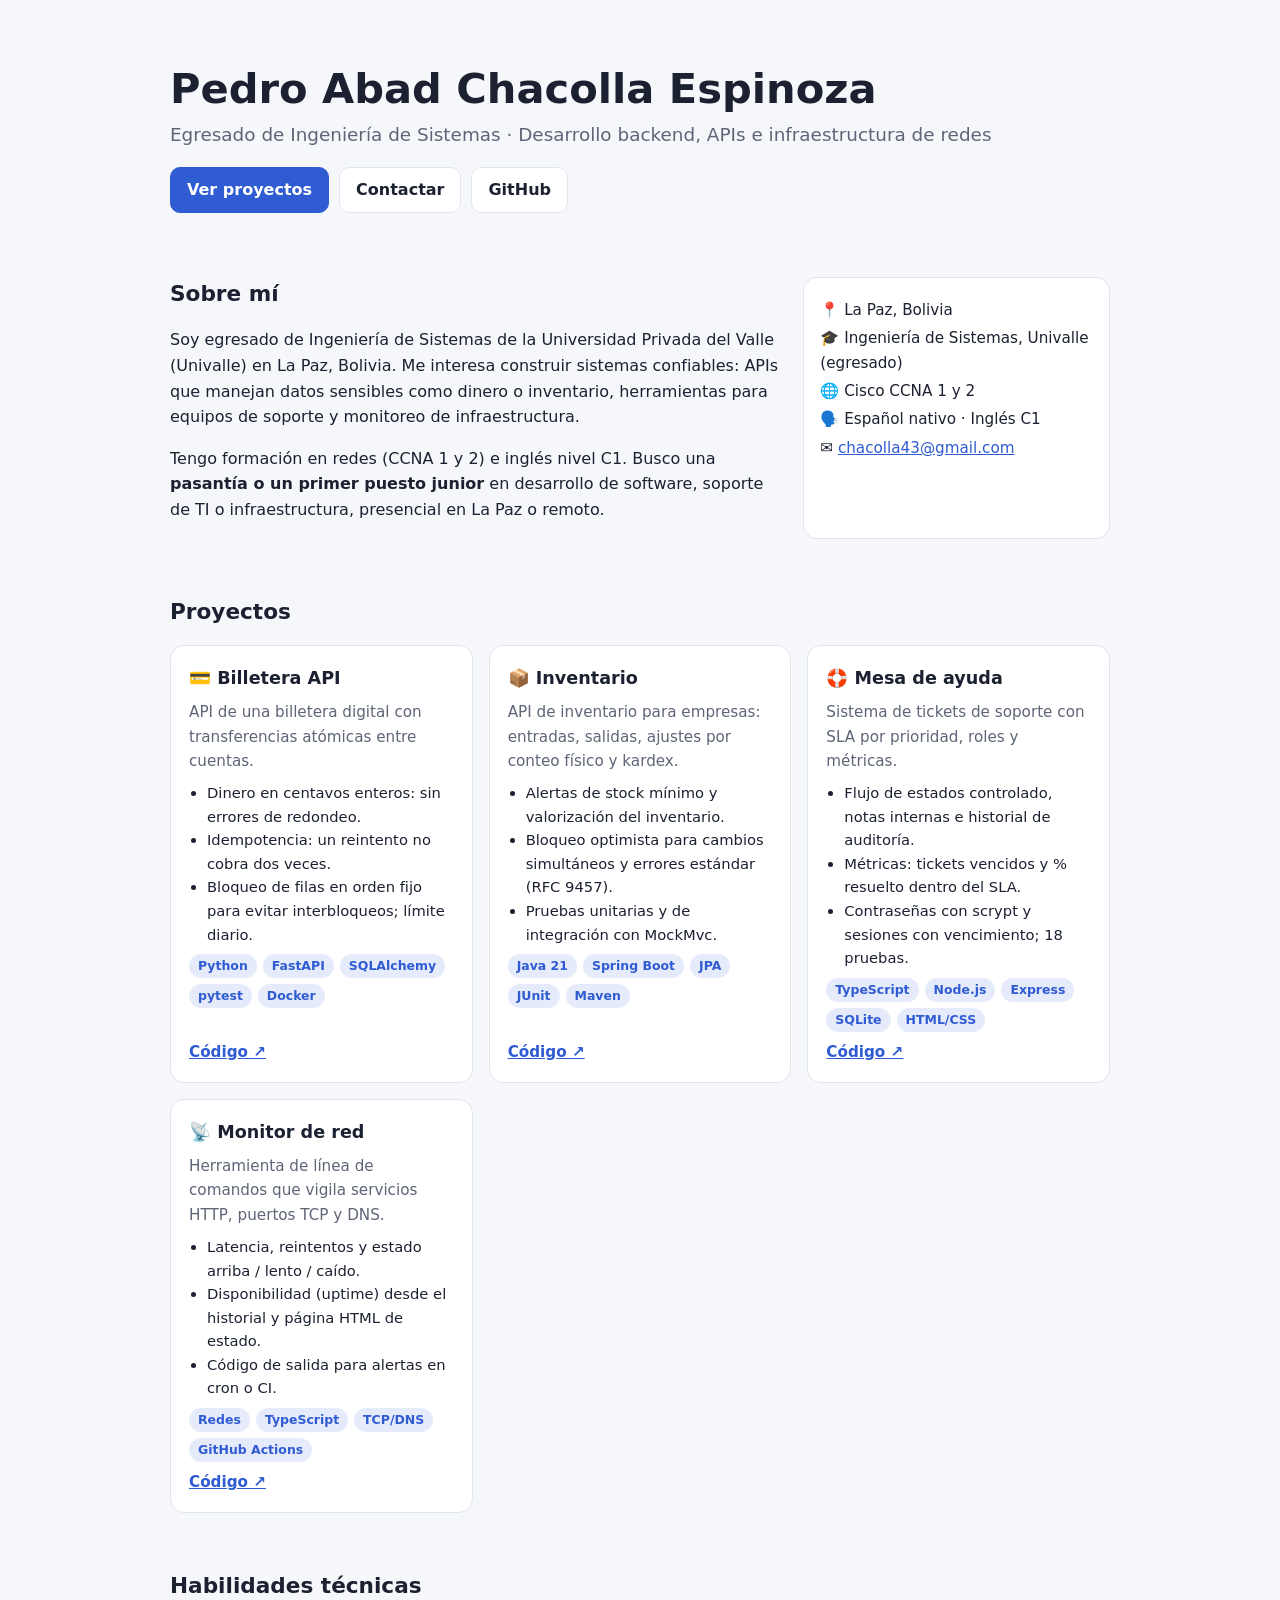
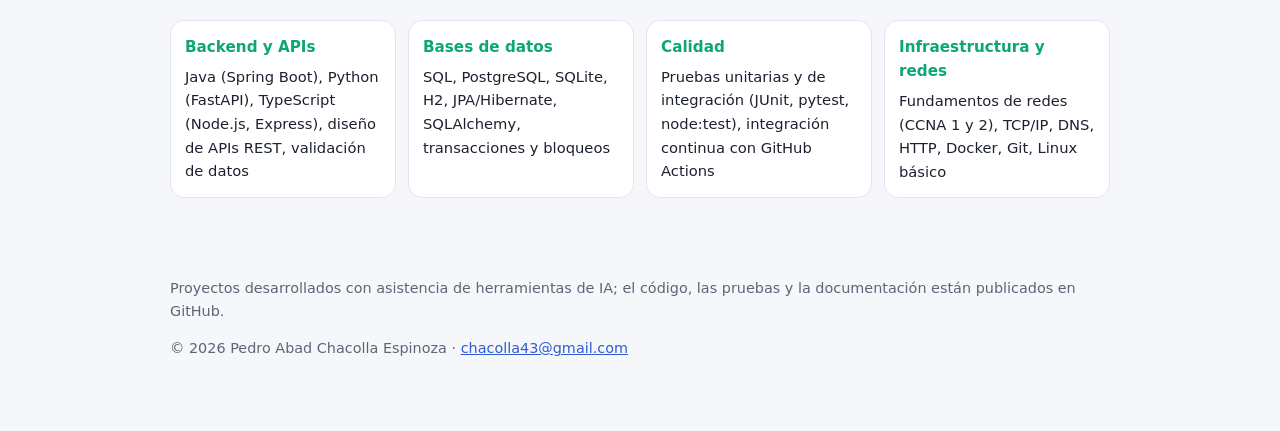
==== index.html @ f1c136a4 "Primera versión Co-Authored-By: Claude Opus 5.5 <noreply@anthropic.com>" ====
<!doctype html>
<html lang="es">
<head>
<meta charset="utf-8">
<meta name="viewport" content="width=device-width, initial-scale=1">
<title>Pedro Chacolla · Ingeniería de Sistemas</title>
<meta name="description" content="Portafolio de Pedro Abad Chacolla Espinoza, egresado de Ingeniería de Sistemas: APIs con Java, Python y TypeScript, soporte e infraestructura de redes.">
<style>
  :root { --fondo: #f6f7fb; --tarjeta: #fff; --texto: #1b2130; --suave: #5d6576; --borde: #e1e5ee; --acento: #2f5bd3; --acento-2: #0ca678; }
  @media (prefers-color-scheme: dark) { :root { --fondo: #10131a; --tarjeta: #181c26; --texto: #e8ebf2; --suave: #9aa3b5; --borde: #2b3140; --acento: #7096ff; --acento-2: #3fd4a0; } }
  * { box-sizing: border-box; }
  body { margin: 0; font: 16px/1.6 system-ui, 'Segoe UI', Roboto, sans-serif; background: var(--fondo); color: var(--texto); }
  a { color: var(--acento); }
  .contenedor { max-width: 980px; margin: 0 auto; padding: 0 20px; }
  header { padding: 64px 0 36px; }
  header h1 { font-size: clamp(1.8rem, 4vw, 2.6rem); margin: 0 0 6px; line-height: 1.2; }
  header .rol { font-size: 1.15rem; color: var(--suave); margin: 0 0 18px; }
  .botones { display: flex; flex-wrap: wrap; gap: 10px; }
  .boton { display: inline-block; padding: 9px 16px; border-radius: 10px; text-decoration: none; font-weight: 600; border: 1px solid var(--borde); background: var(--tarjeta); color: var(--texto); }
  .boton.principal { background: var(--acento); border-color: var(--acento); color: #fff; }
  section { padding: 28px 0; }
  h2 { font-size: 1.35rem; margin: 0 0 16px; }
  .sobre { display: grid; grid-template-columns: 2fr 1fr; gap: 20px; }
  .datos { background: var(--tarjeta); border: 1px solid var(--borde); border-radius: 14px; padding: 16px; font-size: .95rem; }
  .datos p { margin: 4px 0; }
  .proyectos { display: grid; grid-template-columns: repeat(auto-fit, minmax(280px, 1fr)); gap: 16px; }
  .proyecto { background: var(--tarjeta); border: 1px solid var(--borde); border-radius: 14px; padding: 18px; display: flex; flex-direction: column; gap: 8px; }
  .proyecto h3 { margin: 0; font-size: 1.1rem; }
  .proyecto p { margin: 0; color: var(--suave); font-size: .95rem; }
  .proyecto ul { margin: 0; padding-left: 18px; font-size: .92rem; }
  .etiquetas { display: flex; flex-wrap: wrap; gap: 6px; }
  .etiqueta { font-size: .78rem; font-weight: 600; padding: 2px 9px; border-radius: 999px; background: color-mix(in srgb, var(--acento) 12%, transparent); color: var(--acento); }
  .proyecto .enlaces { margin-top: auto; display: flex; gap: 12px; font-weight: 600; font-size: .95rem; }
  .habilidades { display: grid; grid-template-columns: repeat(auto-fit, minmax(220px, 1fr)); gap: 12px; }
  .habilidades div { background: var(--tarjeta); border: 1px solid var(--borde); border-radius: 14px; padding: 14px; }
  .habilidades h3 { margin: 0 0 6px; font-size: .95rem; color: var(--acento-2); }
  .habilidades p { margin: 0; font-size: .92rem; }
  footer { padding: 36px 0 56px; color: var(--suave); font-size: .9rem; }
  @media (max-width: 700px) { .sobre { grid-template-columns: 1fr; } header { padding-top: 40px; } }
</style>
</head>
<body>
<div class="contenedor">
  <header>
    <h1>Pedro Abad Chacolla Espinoza</h1>
    <p class="rol">Egresado de Ingeniería de Sistemas · Desarrollo backend, APIs e infraestructura de redes</p>
    <div class="botones">
      <a class="boton principal" href="#proyectos">Ver proyectos</a>
      <a class="boton" href="mailto:chacolla43@gmail.com">Contactar</a>
      <a class="boton" href="https://github.com/chacolla2001-art" target="_blank" rel="noopener">GitHub</a>
    </div>
  </header>

  <section class="sobre">
    <div>
      <h2>Sobre mí</h2>
      <p>Soy egresado de Ingeniería de Sistemas de la Universidad Privada del Valle (Univalle) en La Paz, Bolivia. Me interesa construir sistemas confiables: APIs que manejan datos sensibles como dinero o inventario, herramientas para equipos de soporte y monitoreo de infraestructura.</p>
      <p>Tengo formación en redes (CCNA 1 y 2) e inglés nivel C1. Busco una <b>pasantía o un primer puesto junior</b> en desarrollo de software, soporte de TI o infraestructura, presencial en La Paz o remoto.</p>
    </div>
    <div class="datos">
      <p>📍 La Paz, Bolivia</p>
      <p>🎓 Ingeniería de Sistemas, Univalle (egresado)</p>
      <p>🌐 Cisco CCNA 1 y 2</p>
      <p>🗣️ Español nativo · Inglés C1</p>
      <p>✉️ <a href="mailto:chacolla43@gmail.com">chacolla43@gmail.com</a></p>
    </div>
  </section>

  <section id="proyectos">
    <h2>Proyectos</h2>
    <div class="proyectos">
      <article class="proyecto">
        <h3>💳 Billetera API</h3>
        <p>API de una billetera digital con transferencias atómicas entre cuentas.</p>
        <ul>
          <li>Dinero en centavos enteros: sin errores de redondeo.</li>
          <li>Idempotencia: un reintento no cobra dos veces.</li>
          <li>Bloqueo de filas en orden fijo para evitar interbloqueos; límite diario.</li>
        </ul>
        <div class="etiquetas"><span class="etiqueta">Python</span><span class="etiqueta">FastAPI</span><span class="etiqueta">SQLAlchemy</span><span class="etiqueta">pytest</span><span class="etiqueta">Docker</span></div>
        <div class="enlaces"><a href="https://github.com/chacolla2001-art/billetera-api" target="_blank" rel="noopener">Código ↗</a></div>
      </article>
      <article class="proyecto">
        <h3>📦 Inventario</h3>
        <p>API de inventario para empresas: entradas, salidas, ajustes por conteo físico y kardex.</p>
        <ul>
          <li>Alertas de stock mínimo y valorización del inventario.</li>
          <li>Bloqueo optimista para cambios simultáneos y errores estándar (RFC 9457).</li>
          <li>Pruebas unitarias y de integración con MockMvc.</li>
        </ul>
        <div class="etiquetas"><span class="etiqueta">Java 21</span><span class="etiqueta">Spring Boot</span><span class="etiqueta">JPA</span><span class="etiqueta">JUnit</span><span class="etiqueta">Maven</span></div>
        <div class="enlaces"><a href="https://github.com/chacolla2001-art/inventario-spring" target="_blank" rel="noopener">Código ↗</a></div>
      </article>
      <article class="proyecto">
        <h3>🛟 Mesa de ayuda</h3>
        <p>Sistema de tickets de soporte con SLA por prioridad, roles y métricas.</p>
        <ul>
          <li>Flujo de estados controlado, notas internas e historial de auditoría.</li>
          <li>Métricas: tickets vencidos y % resuelto dentro del SLA.</li>
          <li>Contraseñas con scrypt y sesiones con vencimiento; 18 pruebas.</li>
        </ul>
        <div class="etiquetas"><span class="etiqueta">TypeScript</span><span class="etiqueta">Node.js</span><span class="etiqueta">Express</span><span class="etiqueta">SQLite</span><span class="etiqueta">HTML/CSS</span></div>
        <div class="enlaces"><a href="https://github.com/chacolla2001-art/mesa-de-ayuda" target="_blank" rel="noopener">Código ↗</a></div>
      </article>
      <article class="proyecto">
        <h3>📡 Monitor de red</h3>
        <p>Herramienta de línea de comandos que vigila servicios HTTP, puertos TCP y DNS.</p>
        <ul>
          <li>Latencia, reintentos y estado arriba / lento / caído.</li>
          <li>Disponibilidad (uptime) desde el historial y página HTML de estado.</li>
          <li>Código de salida para alertas en cron o CI.</li>
        </ul>
        <div class="etiquetas"><span class="etiqueta">Redes</span><span class="etiqueta">TypeScript</span><span class="etiqueta">TCP/DNS</span><span class="etiqueta">GitHub Actions</span></div>
        <div class="enlaces"><a href="https://github.com/chacolla2001-art/monitor-red" target="_blank" rel="noopener">Código ↗</a></div>
      </article>
    </div>
  </section>

  <section>
    <h2>Habilidades técnicas</h2>
    <div class="habilidades">
      <div><h3>Backend y APIs</h3><p>Java (Spring Boot), Python (FastAPI), TypeScript (Node.js, Express), diseño de APIs REST, validación de datos</p></div>
      <div><h3>Bases de datos</h3><p>SQL, PostgreSQL, SQLite, H2, JPA/Hibernate, SQLAlchemy, transacciones y bloqueos</p></div>
      <div><h3>Calidad</h3><p>Pruebas unitarias y de integración (JUnit, pytest, node:test), integración continua con GitHub Actions</p></div>
      <div><h3>Infraestructura y redes</h3><p>Fundamentos de redes (CCNA 1 y 2), TCP/IP, DNS, HTTP, Docker, Git, Linux básico</p></div>
    </div>
  </section>

  <footer>
    <p>Proyectos desarrollados con asistencia de herramientas de IA; el código, las pruebas y la documentación están publicados en GitHub.</p>
    <p>© 2026 Pedro Abad Chacolla Espinoza · <a href="mailto:chacolla43@gmail.com">chacolla43@gmail.com</a></p>
  </footer>
</div>
</body>
</html>
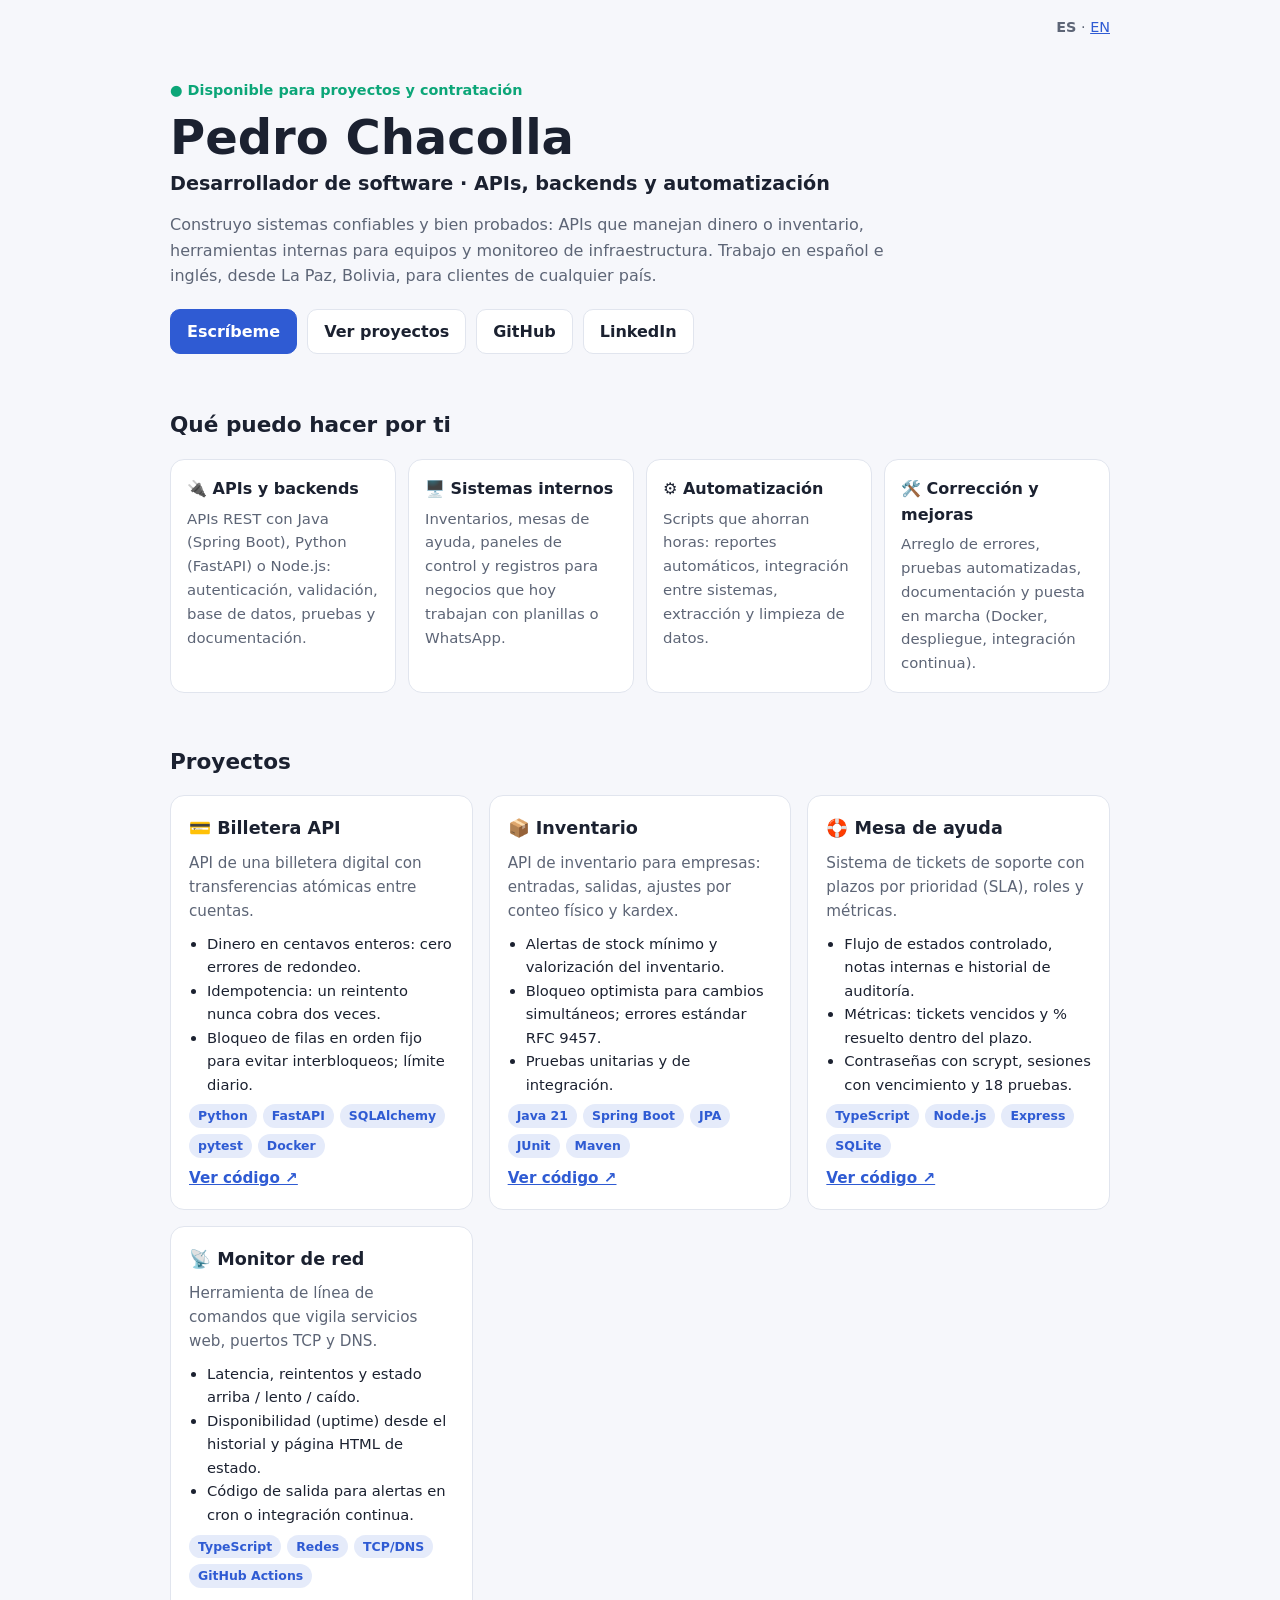
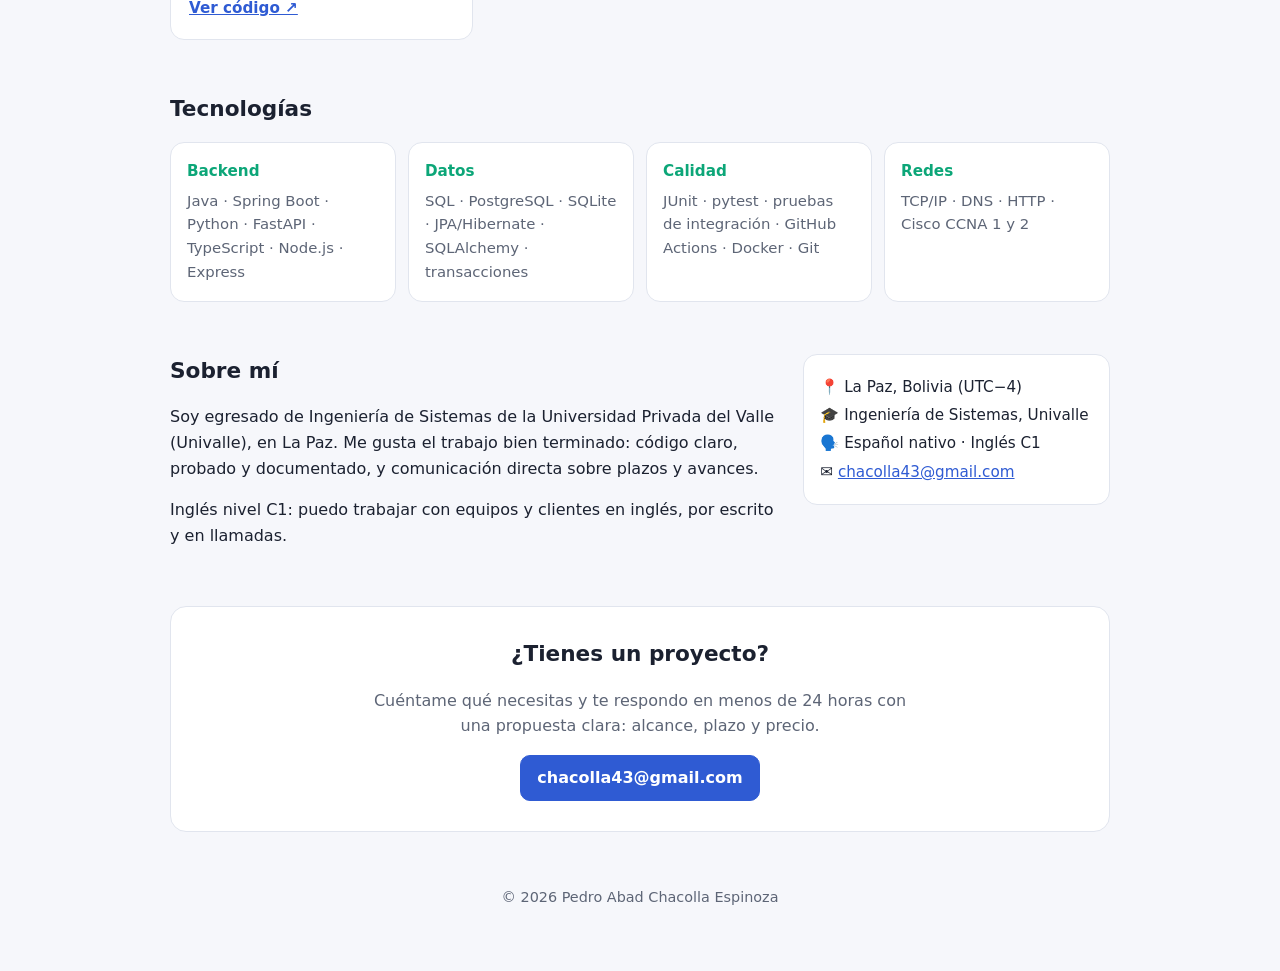
==== commit d286738f: "Pruebas verificadas y documentación Co-Authored-By: Claude Fable 5.2 <noreply@anthropic.com>" ====
--- a/index.html
+++ b/index.html
@@ -3,66 +3,34 @@
 <head>
 <meta charset="utf-8">
 <meta name="viewport" content="width=device-width, initial-scale=1">
-<title>Pedro Chacolla · Ingeniería de Sistemas</title>
-<meta name="description" content="Portafolio de Pedro Abad Chacolla Espinoza, egresado de Ingeniería de Sistemas: APIs con Java, Python y TypeScript, soporte e infraestructura de redes.">
-<style>
-  :root { --fondo: #f6f7fb; --tarjeta: #fff; --texto: #1b2130; --suave: #5d6576; --borde: #e1e5ee; --acento: #2f5bd3; --acento-2: #0ca678; }
-  @media (prefers-color-scheme: dark) { :root { --fondo: #10131a; --tarjeta: #181c26; --texto: #e8ebf2; --suave: #9aa3b5; --borde: #2b3140; --acento: #7096ff; --acento-2: #3fd4a0; } }
-  * { box-sizing: border-box; }
-  body { margin: 0; font: 16px/1.6 system-ui, 'Segoe UI', Roboto, sans-serif; background: var(--fondo); color: var(--texto); }
-  a { color: var(--acento); }
-  .contenedor { max-width: 980px; margin: 0 auto; padding: 0 20px; }
-  header { padding: 64px 0 36px; }
-  header h1 { font-size: clamp(1.8rem, 4vw, 2.6rem); margin: 0 0 6px; line-height: 1.2; }
-  header .rol { font-size: 1.15rem; color: var(--suave); margin: 0 0 18px; }
-  .botones { display: flex; flex-wrap: wrap; gap: 10px; }
-  .boton { display: inline-block; padding: 9px 16px; border-radius: 10px; text-decoration: none; font-weight: 600; border: 1px solid var(--borde); background: var(--tarjeta); color: var(--texto); }
-  .boton.principal { background: var(--acento); border-color: var(--acento); color: #fff; }
-  section { padding: 28px 0; }
-  h2 { font-size: 1.35rem; margin: 0 0 16px; }
-  .sobre { display: grid; grid-template-columns: 2fr 1fr; gap: 20px; }
-  .datos { background: var(--tarjeta); border: 1px solid var(--borde); border-radius: 14px; padding: 16px; font-size: .95rem; }
-  .datos p { margin: 4px 0; }
-  .proyectos { display: grid; grid-template-columns: repeat(auto-fit, minmax(280px, 1fr)); gap: 16px; }
-  .proyecto { background: var(--tarjeta); border: 1px solid var(--borde); border-radius: 14px; padding: 18px; display: flex; flex-direction: column; gap: 8px; }
-  .proyecto h3 { margin: 0; font-size: 1.1rem; }
-  .proyecto p { margin: 0; color: var(--suave); font-size: .95rem; }
-  .proyecto ul { margin: 0; padding-left: 18px; font-size: .92rem; }
-  .etiquetas { display: flex; flex-wrap: wrap; gap: 6px; }
-  .etiqueta { font-size: .78rem; font-weight: 600; padding: 2px 9px; border-radius: 999px; background: color-mix(in srgb, var(--acento) 12%, transparent); color: var(--acento); }
-  .proyecto .enlaces { margin-top: auto; display: flex; gap: 12px; font-weight: 600; font-size: .95rem; }
-  .habilidades { display: grid; grid-template-columns: repeat(auto-fit, minmax(220px, 1fr)); gap: 12px; }
-  .habilidades div { background: var(--tarjeta); border: 1px solid var(--borde); border-radius: 14px; padding: 14px; }
-  .habilidades h3 { margin: 0 0 6px; font-size: .95rem; color: var(--acento-2); }
-  .habilidades p { margin: 0; font-size: .92rem; }
-  footer { padding: 36px 0 56px; color: var(--suave); font-size: .9rem; }
-  @media (max-width: 700px) { .sobre { grid-template-columns: 1fr; } header { padding-top: 40px; } }
-</style>
+<title>Pedro Chacolla · Desarrollador de software</title>
+<meta name="description" content="Pedro Chacolla, desarrollador de software en La Paz, Bolivia. APIs y backends con Java, Python y TypeScript, sitios web, automatización y soporte de TI.">
+<link rel="stylesheet" href="estilos.css">
 </head>
 <body>
 <div class="contenedor">
+  <nav class="idioma"><b>ES</b> · <a href="en.html" lang="en">EN</a></nav>
+
   <header>
-    <h1>Pedro Abad Chacolla Espinoza</h1>
-    <p class="rol">Egresado de Ingeniería de Sistemas · Desarrollo backend, APIs e infraestructura de redes</p>
+    <p class="disponible">● Disponible para proyectos y contratación</p>
+    <h1>Pedro Chacolla</h1>
+    <p class="rol">Desarrollador de software · APIs, backends y automatización</p>
+    <p class="resumen">Construyo sistemas confiables y bien probados: APIs que manejan dinero o inventario, herramientas internas para equipos y monitoreo de infraestructura. Trabajo en español e inglés, desde La Paz, Bolivia, para clientes de cualquier país.</p>
     <div class="botones">
-      <a class="boton principal" href="#proyectos">Ver proyectos</a>
-      <a class="boton" href="mailto:chacolla43@gmail.com">Contactar</a>
+      <a class="boton principal" href="mailto:chacolla43@gmail.com?subject=Proyecto">Escríbeme</a>
+      <a class="boton" href="#proyectos">Ver proyectos</a>
       <a class="boton" href="https://github.com/chacolla2001-art" target="_blank" rel="noopener">GitHub</a>
+      <a class="boton" href="https://linkedin.com/in/pedro-chacolla-b18918359" target="_blank" rel="noopener">LinkedIn</a>
     </div>
   </header>
 
-  <section class="sobre">
-    <div>
-      <h2>Sobre mí</h2>
-      <p>Soy egresado de Ingeniería de Sistemas de la Universidad Privada del Valle (Univalle) en La Paz, Bolivia. Me interesa construir sistemas confiables: APIs que manejan datos sensibles como dinero o inventario, herramientas para equipos de soporte y monitoreo de infraestructura.</p>
-      <p>Tengo formación en redes (CCNA 1 y 2) e inglés nivel C1. Busco una <b>pasantía o un primer puesto junior</b> en desarrollo de software, soporte de TI o infraestructura, presencial en La Paz o remoto.</p>
-    </div>
-    <div class="datos">
-      <p>📍 La Paz, Bolivia</p>
-      <p>🎓 Ingeniería de Sistemas, Univalle (egresado)</p>
-      <p>🌐 Cisco CCNA 1 y 2</p>
-      <p>🗣️ Español nativo · Inglés C1</p>
-      <p>✉️ <a href="mailto:chacolla43@gmail.com">chacolla43@gmail.com</a></p>
+  <section>
+    <h2>Qué puedo hacer por ti</h2>
+    <div class="servicios">
+      <div><h3>🔌 APIs y backends</h3><p>APIs REST con Java (Spring Boot), Python (FastAPI) o Node.js: autenticación, validación, base de datos, pruebas y documentación.</p></div>
+      <div><h3>🖥️ Sistemas internos</h3><p>Inventarios, mesas de ayuda, paneles de control y registros para negocios que hoy trabajan con planillas o WhatsApp.</p></div>
+      <div><h3>⚙️ Automatización</h3><p>Scripts que ahorran horas: reportes automáticos, integración entre sistemas, extracción y limpieza de datos.</p></div>
+      <div><h3>🛠️ Corrección y mejoras</h3><p>Arreglo de errores, pruebas automatizadas, documentación y puesta en marcha (Docker, despliegue, integración continua).</p></div>
     </div>
   </section>
 
@@ -73,63 +41,80 @@
         <h3>💳 Billetera API</h3>
         <p>API de una billetera digital con transferencias atómicas entre cuentas.</p>
         <ul>
-          <li>Dinero en centavos enteros: sin errores de redondeo.</li>
-          <li>Idempotencia: un reintento no cobra dos veces.</li>
+          <li>Dinero en centavos enteros: cero errores de redondeo.</li>
+          <li>Idempotencia: un reintento nunca cobra dos veces.</li>
           <li>Bloqueo de filas en orden fijo para evitar interbloqueos; límite diario.</li>
         </ul>
-        <div class="etiquetas"><span class="etiqueta">Python</span><span class="etiqueta">FastAPI</span><span class="etiqueta">SQLAlchemy</span><span class="etiqueta">pytest</span><span class="etiqueta">Docker</span></div>
-        <div class="enlaces"><a href="https://github.com/chacolla2001-art/billetera-api" target="_blank" rel="noopener">Código ↗</a></div>
+        <div class="etiquetas"><span>Python</span><span>FastAPI</span><span>SQLAlchemy</span><span>pytest</span><span>Docker</span></div>
+        <a class="enlace" href="https://github.com/chacolla2001-art/billetera-api" target="_blank" rel="noopener">Ver código ↗</a>
       </article>
       <article class="proyecto">
         <h3>📦 Inventario</h3>
         <p>API de inventario para empresas: entradas, salidas, ajustes por conteo físico y kardex.</p>
         <ul>
           <li>Alertas de stock mínimo y valorización del inventario.</li>
-          <li>Bloqueo optimista para cambios simultáneos y errores estándar (RFC 9457).</li>
-          <li>Pruebas unitarias y de integración con MockMvc.</li>
+          <li>Bloqueo optimista para cambios simultáneos; errores estándar RFC 9457.</li>
+          <li>Pruebas unitarias y de integración.</li>
         </ul>
-        <div class="etiquetas"><span class="etiqueta">Java 21</span><span class="etiqueta">Spring Boot</span><span class="etiqueta">JPA</span><span class="etiqueta">JUnit</span><span class="etiqueta">Maven</span></div>
-        <div class="enlaces"><a href="https://github.com/chacolla2001-art/inventario-spring" target="_blank" rel="noopener">Código ↗</a></div>
+        <div class="etiquetas"><span>Java 21</span><span>Spring Boot</span><span>JPA</span><span>JUnit</span><span>Maven</span></div>
+        <a class="enlace" href="https://github.com/chacolla2001-art/inventario-spring" target="_blank" rel="noopener">Ver código ↗</a>
       </article>
       <article class="proyecto">
         <h3>🛟 Mesa de ayuda</h3>
-        <p>Sistema de tickets de soporte con SLA por prioridad, roles y métricas.</p>
+        <p>Sistema de tickets de soporte con plazos por prioridad (SLA), roles y métricas.</p>
         <ul>
           <li>Flujo de estados controlado, notas internas e historial de auditoría.</li>
-          <li>Métricas: tickets vencidos y % resuelto dentro del SLA.</li>
-          <li>Contraseñas con scrypt y sesiones con vencimiento; 18 pruebas.</li>
+          <li>Métricas: tickets vencidos y % resuelto dentro del plazo.</li>
+          <li>Contraseñas con scrypt, sesiones con vencimiento y 18 pruebas.</li>
         </ul>
-        <div class="etiquetas"><span class="etiqueta">TypeScript</span><span class="etiqueta">Node.js</span><span class="etiqueta">Express</span><span class="etiqueta">SQLite</span><span class="etiqueta">HTML/CSS</span></div>
-        <div class="enlaces"><a href="https://github.com/chacolla2001-art/mesa-de-ayuda" target="_blank" rel="noopener">Código ↗</a></div>
+        <div class="etiquetas"><span>TypeScript</span><span>Node.js</span><span>Express</span><span>SQLite</span></div>
+        <a class="enlace" href="https://github.com/chacolla2001-art/mesa-de-ayuda" target="_blank" rel="noopener">Ver código ↗</a>
       </article>
       <article class="proyecto">
         <h3>📡 Monitor de red</h3>
-        <p>Herramienta de línea de comandos que vigila servicios HTTP, puertos TCP y DNS.</p>
+        <p>Herramienta de línea de comandos que vigila servicios web, puertos TCP y DNS.</p>
         <ul>
           <li>Latencia, reintentos y estado arriba / lento / caído.</li>
           <li>Disponibilidad (uptime) desde el historial y página HTML de estado.</li>
-          <li>Código de salida para alertas en cron o CI.</li>
+          <li>Código de salida para alertas en cron o integración continua.</li>
         </ul>
-        <div class="etiquetas"><span class="etiqueta">Redes</span><span class="etiqueta">TypeScript</span><span class="etiqueta">TCP/DNS</span><span class="etiqueta">GitHub Actions</span></div>
-        <div class="enlaces"><a href="https://github.com/chacolla2001-art/monitor-red" target="_blank" rel="noopener">Código ↗</a></div>
+        <div class="etiquetas"><span>TypeScript</span><span>Redes</span><span>TCP/DNS</span><span>GitHub Actions</span></div>
+        <a class="enlace" href="https://github.com/chacolla2001-art/monitor-red" target="_blank" rel="noopener">Ver código ↗</a>
       </article>
     </div>
   </section>
 
   <section>
-    <h2>Habilidades técnicas</h2>
+    <h2>Tecnologías</h2>
     <div class="habilidades">
-      <div><h3>Backend y APIs</h3><p>Java (Spring Boot), Python (FastAPI), TypeScript (Node.js, Express), diseño de APIs REST, validación de datos</p></div>
-      <div><h3>Bases de datos</h3><p>SQL, PostgreSQL, SQLite, H2, JPA/Hibernate, SQLAlchemy, transacciones y bloqueos</p></div>
-      <div><h3>Calidad</h3><p>Pruebas unitarias y de integración (JUnit, pytest, node:test), integración continua con GitHub Actions</p></div>
-      <div><h3>Infraestructura y redes</h3><p>Fundamentos de redes (CCNA 1 y 2), TCP/IP, DNS, HTTP, Docker, Git, Linux básico</p></div>
+      <div><h3>Backend</h3><p>Java · Spring Boot · Python · FastAPI · TypeScript · Node.js · Express</p></div>
+      <div><h3>Datos</h3><p>SQL · PostgreSQL · SQLite · JPA/Hibernate · SQLAlchemy · transacciones</p></div>
+      <div><h3>Calidad</h3><p>JUnit · pytest · pruebas de integración · GitHub Actions · Docker · Git</p></div>
+      <div><h3>Redes</h3><p>TCP/IP · DNS · HTTP · Cisco CCNA 1 y 2</p></div>
     </div>
   </section>
 
-  <footer>
-    <p>Proyectos desarrollados con asistencia de herramientas de IA; el código, las pruebas y la documentación están publicados en GitHub.</p>
-    <p>© 2026 Pedro Abad Chacolla Espinoza · <a href="mailto:chacolla43@gmail.com">chacolla43@gmail.com</a></p>
-  </footer>
+  <section class="sobre">
+    <div>
+      <h2>Sobre mí</h2>
+      <p>Soy egresado de Ingeniería de Sistemas de la Universidad Privada del Valle (Univalle), en La Paz. Me gusta el trabajo bien terminado: código claro, probado y documentado, y comunicación directa sobre plazos y avances.</p>
+      <p>Inglés nivel C1: puedo trabajar con equipos y clientes en inglés, por escrito y en llamadas.</p>
+    </div>
+    <div class="datos">
+      <p>📍 La Paz, Bolivia (UTC−4)</p>
+      <p>🎓 Ingeniería de Sistemas, Univalle</p>
+      <p>🗣️ Español nativo · Inglés C1</p>
+      <p>✉️ <a href="mailto:chacolla43@gmail.com">chacolla43@gmail.com</a></p>
+    </div>
+  </section>
+
+  <section class="cierre">
+    <h2>¿Tienes un proyecto?</h2>
+    <p>Cuéntame qué necesitas y te respondo en menos de 24 horas con una propuesta clara: alcance, plazo y precio.</p>
+    <a class="boton principal" href="mailto:chacolla43@gmail.com?subject=Proyecto">chacolla43@gmail.com</a>
+  </section>
+
+  <footer><p>© 2026 Pedro Abad Chacolla Espinoza</p></footer>
 </div>
 </body>
 </html>
--- a/estilos.css
+++ b/estilos.css
@@ -0,0 +1,38 @@
+:root { --fondo: #f6f7fb; --tarjeta: #fff; --texto: #1b2130; --suave: #5d6576; --borde: #e1e5ee; --acento: #2f5bd3; --acento-2: #0ca678; }
+@media (prefers-color-scheme: dark) { :root { --fondo: #10131a; --tarjeta: #181c26; --texto: #e8ebf2; --suave: #9aa3b5; --borde: #2b3140; --acento: #7096ff; --acento-2: #3fd4a0; } }
+* { box-sizing: border-box; }
+html { scroll-behavior: smooth; }
+body { margin: 0; font: 16px/1.6 system-ui, 'Segoe UI', Roboto, sans-serif; background: var(--fondo); color: var(--texto); }
+a { color: var(--acento); }
+.contenedor { max-width: 980px; margin: 0 auto; padding: 0 20px; }
+.idioma { text-align: right; padding-top: 16px; font-size: .9rem; color: var(--suave); }
+header { padding: 40px 0 28px; }
+.disponible { color: var(--acento-2); font-weight: 600; font-size: .9rem; margin: 0 0 8px; }
+header h1 { font-size: clamp(2rem, 5vw, 3rem); margin: 0; line-height: 1.15; }
+.rol { font-size: 1.2rem; font-weight: 600; margin: 4px 0 12px; }
+.resumen { color: var(--suave); max-width: 720px; margin: 0 0 20px; }
+.botones { display: flex; flex-wrap: wrap; gap: 10px; }
+.boton { display: inline-block; padding: 9px 16px; border-radius: 10px; text-decoration: none; font-weight: 600; border: 1px solid var(--borde); background: var(--tarjeta); color: var(--texto); }
+.boton.principal { background: var(--acento); border-color: var(--acento); color: #fff; }
+section { padding: 26px 0; }
+h2 { font-size: 1.35rem; margin: 0 0 16px; }
+.servicios, .habilidades { display: grid; grid-template-columns: repeat(auto-fit, minmax(215px, 1fr)); gap: 12px; }
+.servicios div, .habilidades div, .datos { background: var(--tarjeta); border: 1px solid var(--borde); border-radius: 14px; padding: 16px; }
+.servicios h3, .habilidades h3 { margin: 0 0 6px; font-size: 1rem; }
+.habilidades h3 { color: var(--acento-2); font-size: .95rem; }
+.servicios p, .habilidades p { margin: 0; font-size: .93rem; color: var(--suave); }
+.proyectos { display: grid; grid-template-columns: repeat(auto-fit, minmax(290px, 1fr)); gap: 16px; }
+.proyecto { background: var(--tarjeta); border: 1px solid var(--borde); border-radius: 14px; padding: 18px; display: flex; flex-direction: column; gap: 8px; }
+.proyecto h3 { margin: 0; font-size: 1.1rem; }
+.proyecto p { margin: 0; color: var(--suave); font-size: .95rem; }
+.proyecto ul { margin: 0; padding-left: 18px; font-size: .92rem; }
+.etiquetas { display: flex; flex-wrap: wrap; gap: 6px; }
+.etiquetas span { font-size: .78rem; font-weight: 600; padding: 2px 9px; border-radius: 999px; background: color-mix(in srgb, var(--acento) 12%, transparent); color: var(--acento); }
+.enlace { margin-top: auto; font-weight: 600; font-size: .95rem; }
+.sobre { display: grid; grid-template-columns: 2fr 1fr; gap: 20px; align-items: start; }
+.datos { font-size: .95rem; }
+.datos p { margin: 4px 0; }
+.cierre { text-align: center; background: var(--tarjeta); border: 1px solid var(--borde); border-radius: 16px; padding: 30px 20px; margin: 16px 0; }
+.cierre p { color: var(--suave); max-width: 560px; margin: 0 auto 16px; }
+footer { padding: 24px 0 48px; color: var(--suave); font-size: .9rem; text-align: center; }
+@media (max-width: 700px) { .sobre { grid-template-columns: 1fr; } }
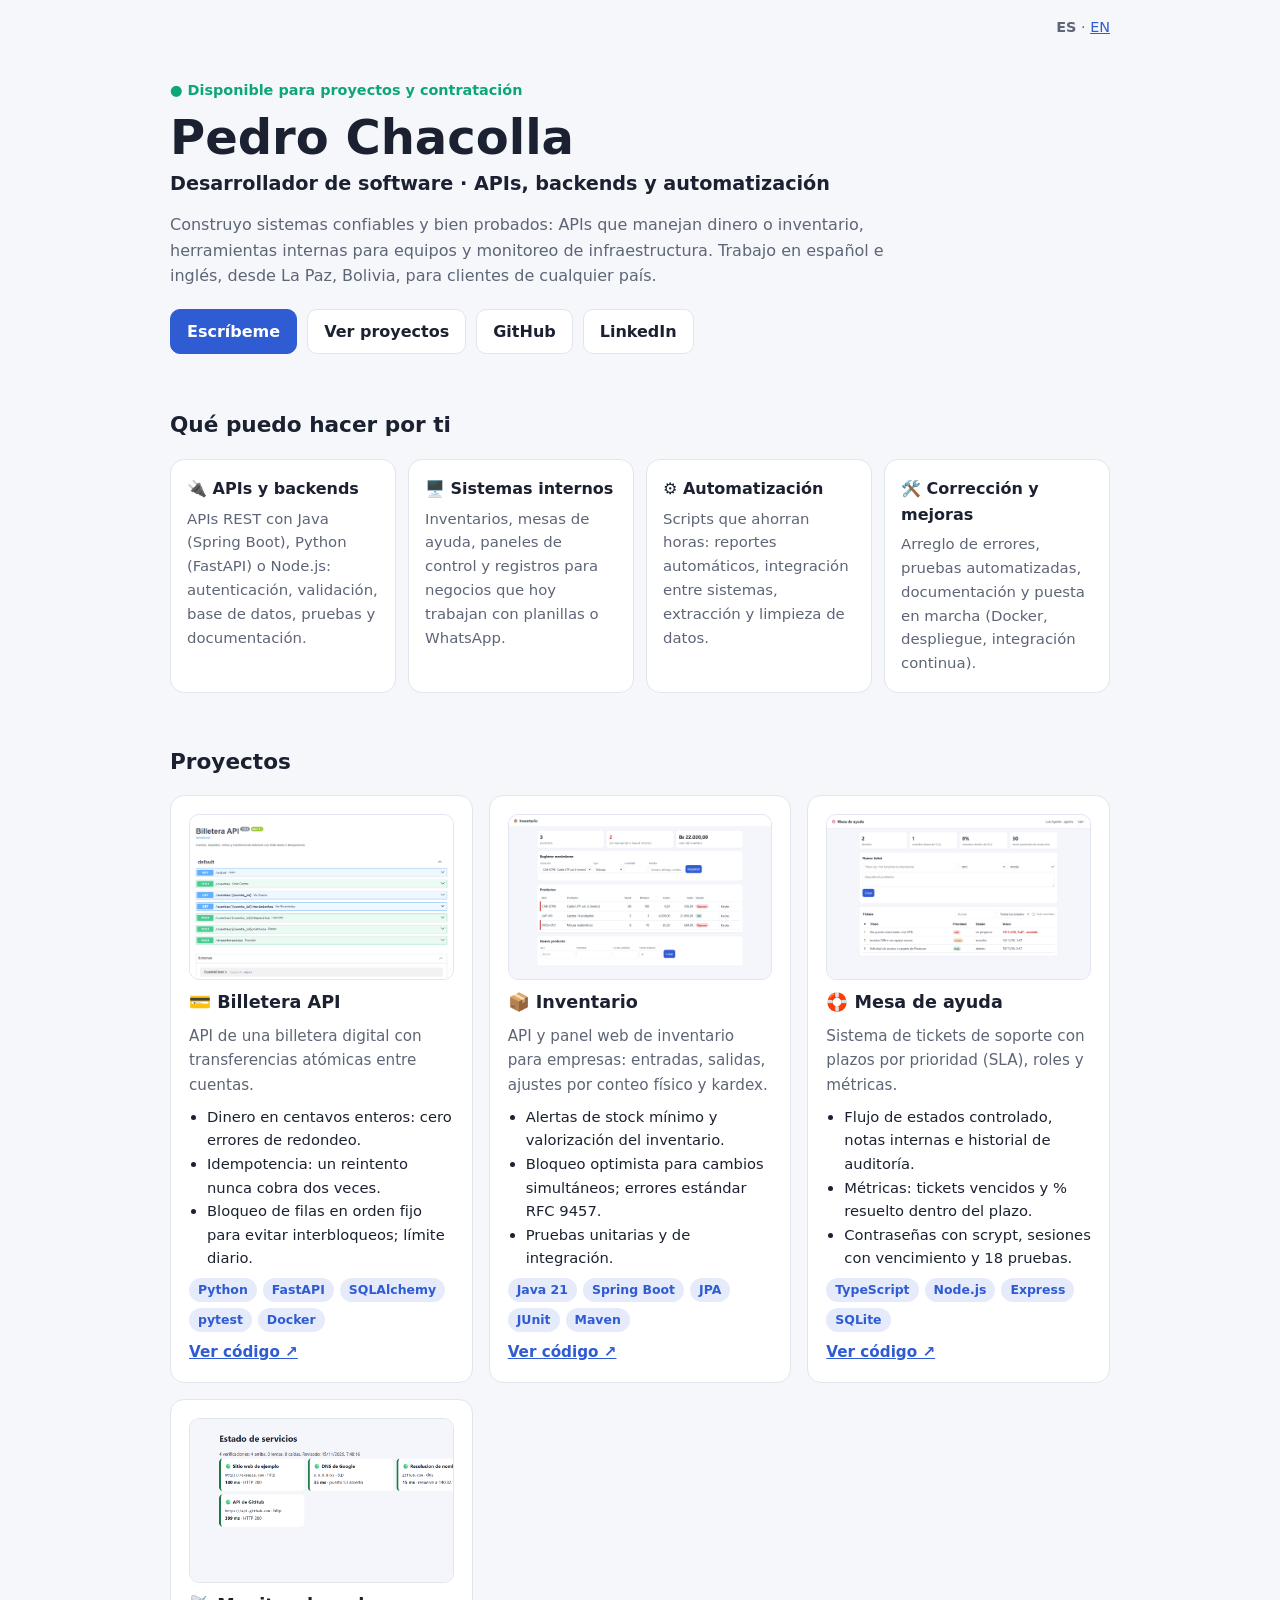
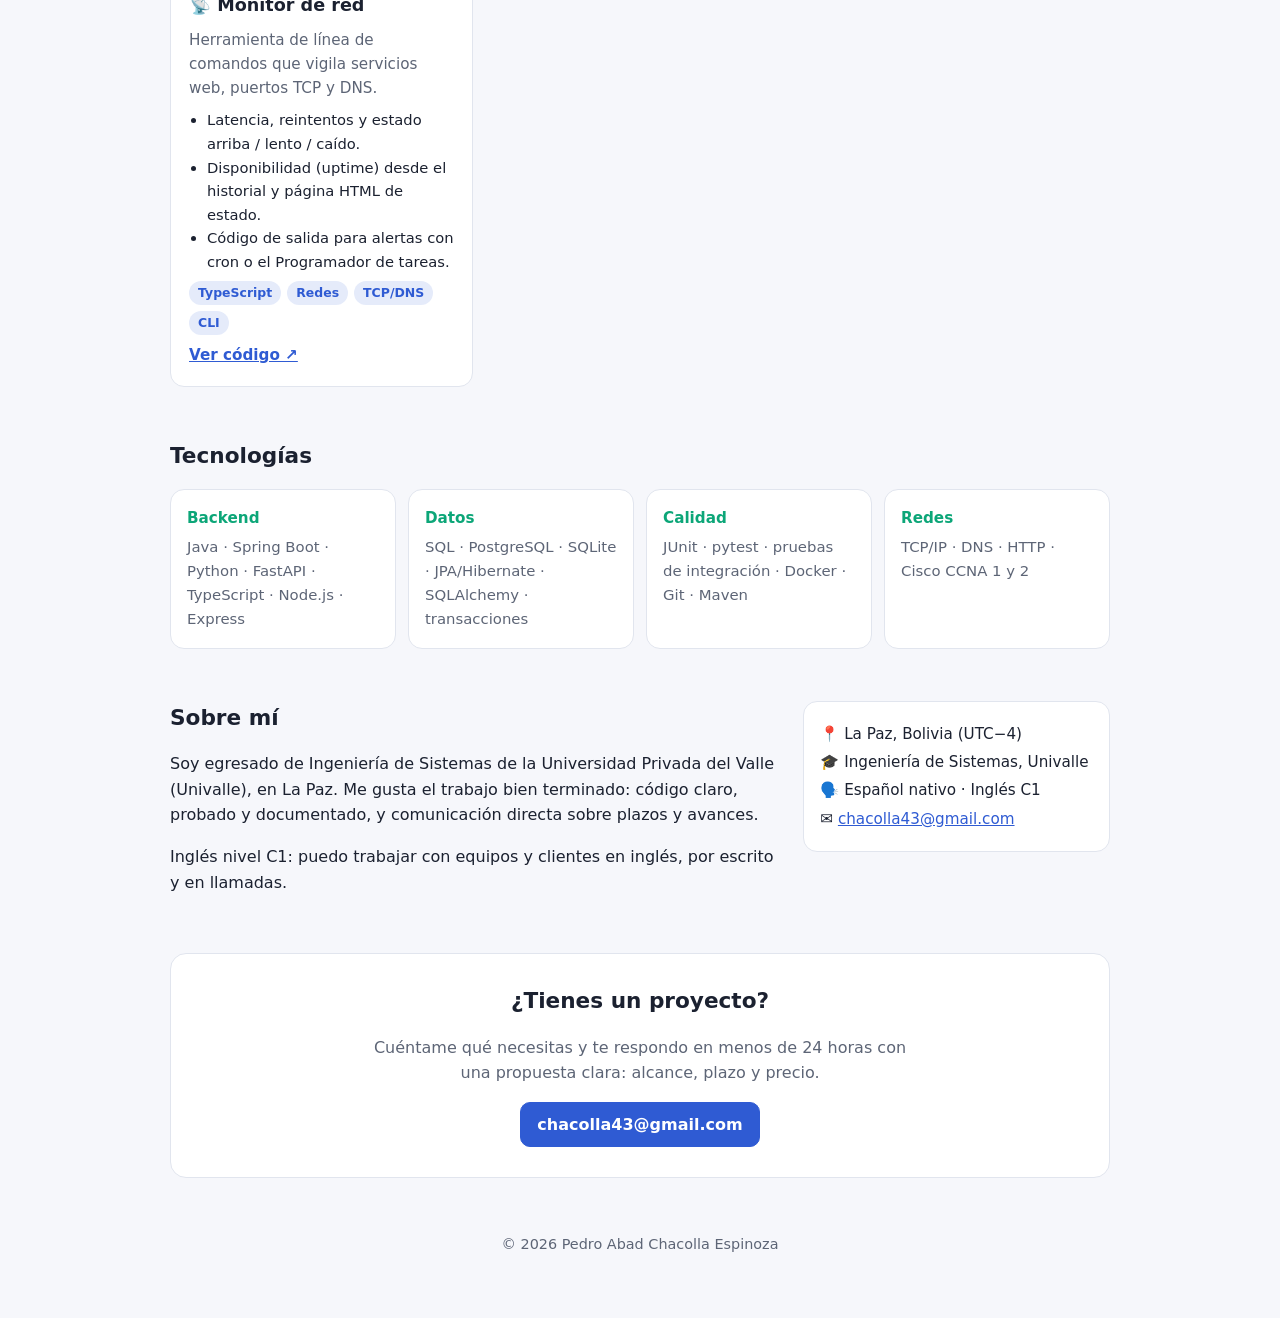
==== commit 8cc9ec6d: "Capturas, README en inglés y mejoras de presentación Co-Authored-By: Claude Fable 5.2 <noreply@anthr" ====
--- a/index.html
+++ b/index.html
@@ -38,6 +38,7 @@
     <h2>Proyectos</h2>
     <div class="proyectos">
       <article class="proyecto">
+        <img src="img/billetera-api.png" alt="Documentación interactiva de la Billetera API" loading="lazy" width="1280" height="860">
         <h3>💳 Billetera API</h3>
         <p>API de una billetera digital con transferencias atómicas entre cuentas.</p>
         <ul>
@@ -49,8 +50,9 @@
         <a class="enlace" href="https://github.com/chacolla2001-art/billetera-api" target="_blank" rel="noopener">Ver código ↗</a>
       </article>
       <article class="proyecto">
+        <img src="img/inventario-spring.png" alt="Panel web del inventario" loading="lazy" width="1280" height="860">
         <h3>📦 Inventario</h3>
-        <p>API de inventario para empresas: entradas, salidas, ajustes por conteo físico y kardex.</p>
+        <p>API y panel web de inventario para empresas: entradas, salidas, ajustes por conteo físico y kardex.</p>
         <ul>
           <li>Alertas de stock mínimo y valorización del inventario.</li>
           <li>Bloqueo optimista para cambios simultáneos; errores estándar RFC 9457.</li>
@@ -60,6 +62,7 @@
         <a class="enlace" href="https://github.com/chacolla2001-art/inventario-spring" target="_blank" rel="noopener">Ver código ↗</a>
       </article>
       <article class="proyecto">
+        <img src="img/mesa-de-ayuda.png" alt="Panel de la mesa de ayuda" loading="lazy" width="1280" height="860">
         <h3>🛟 Mesa de ayuda</h3>
         <p>Sistema de tickets de soporte con plazos por prioridad (SLA), roles y métricas.</p>
         <ul>
@@ -71,14 +74,15 @@
         <a class="enlace" href="https://github.com/chacolla2001-art/mesa-de-ayuda" target="_blank" rel="noopener">Ver código ↗</a>
       </article>
       <article class="proyecto">
+        <img src="img/monitor-red.png" alt="Página de estado del monitor de red" loading="lazy" width="1280" height="860">
         <h3>📡 Monitor de red</h3>
         <p>Herramienta de línea de comandos que vigila servicios web, puertos TCP y DNS.</p>
         <ul>
           <li>Latencia, reintentos y estado arriba / lento / caído.</li>
           <li>Disponibilidad (uptime) desde el historial y página HTML de estado.</li>
-          <li>Código de salida para alertas en cron o integración continua.</li>
+          <li>Código de salida para alertas con cron o el Programador de tareas.</li>
         </ul>
-        <div class="etiquetas"><span>TypeScript</span><span>Redes</span><span>TCP/DNS</span><span>GitHub Actions</span></div>
+        <div class="etiquetas"><span>TypeScript</span><span>Redes</span><span>TCP/DNS</span><span>CLI</span></div>
         <a class="enlace" href="https://github.com/chacolla2001-art/monitor-red" target="_blank" rel="noopener">Ver código ↗</a>
       </article>
     </div>
@@ -89,7 +93,7 @@
     <div class="habilidades">
       <div><h3>Backend</h3><p>Java · Spring Boot · Python · FastAPI · TypeScript · Node.js · Express</p></div>
       <div><h3>Datos</h3><p>SQL · PostgreSQL · SQLite · JPA/Hibernate · SQLAlchemy · transacciones</p></div>
-      <div><h3>Calidad</h3><p>JUnit · pytest · pruebas de integración · GitHub Actions · Docker · Git</p></div>
+      <div><h3>Calidad</h3><p>JUnit · pytest · pruebas de integración · Docker · Git · Maven</p></div>
       <div><h3>Redes</h3><p>TCP/IP · DNS · HTTP · Cisco CCNA 1 y 2</p></div>
     </div>
   </section>
--- a/estilos.css
+++ b/estilos.css
@@ -36,3 +36,4 @@
 .cierre p { color: var(--suave); max-width: 560px; margin: 0 auto 16px; }
 footer { padding: 24px 0 48px; color: var(--suave); font-size: .9rem; text-align: center; }
 @media (max-width: 700px) { .sobre { grid-template-columns: 1fr; } }
+.proyecto img { width: 100%; height: auto; aspect-ratio: 16 / 10; object-fit: cover; object-position: top left; border-radius: 10px; border: 1px solid var(--borde); background: #fff; }
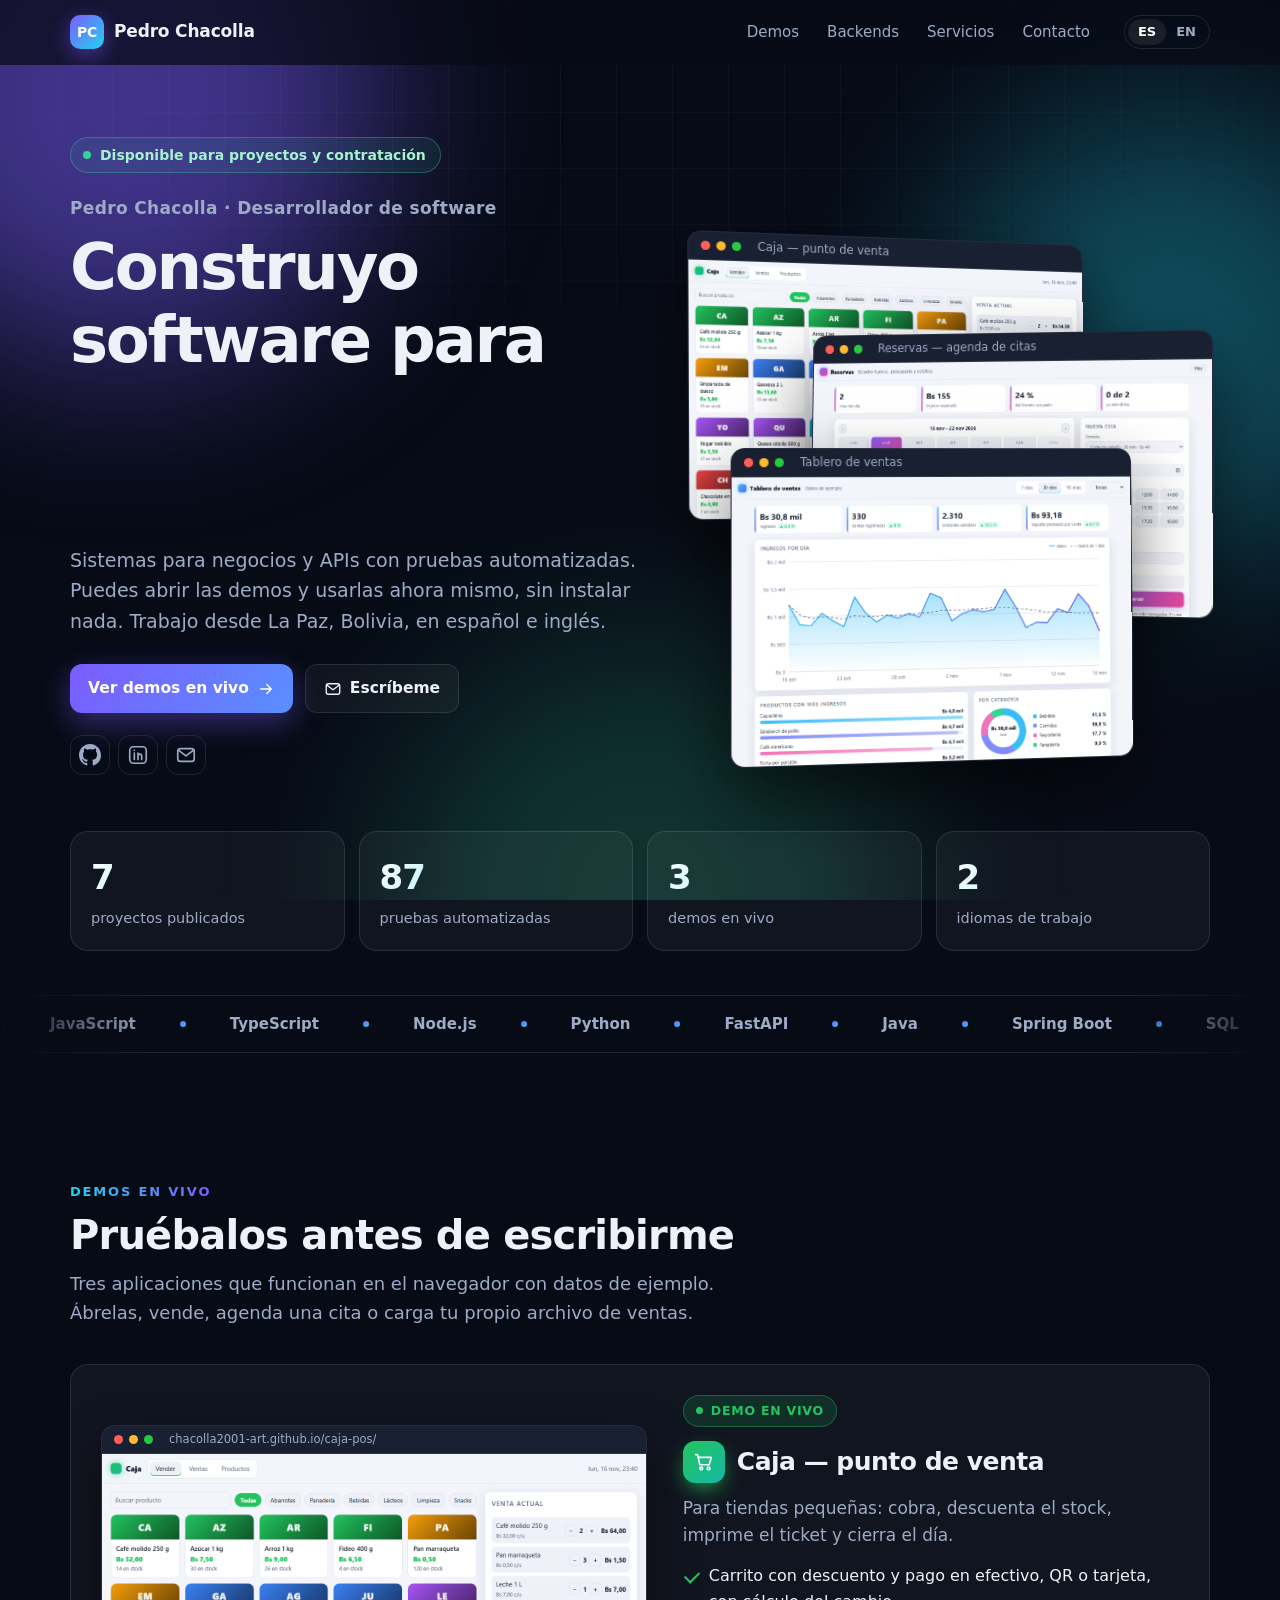
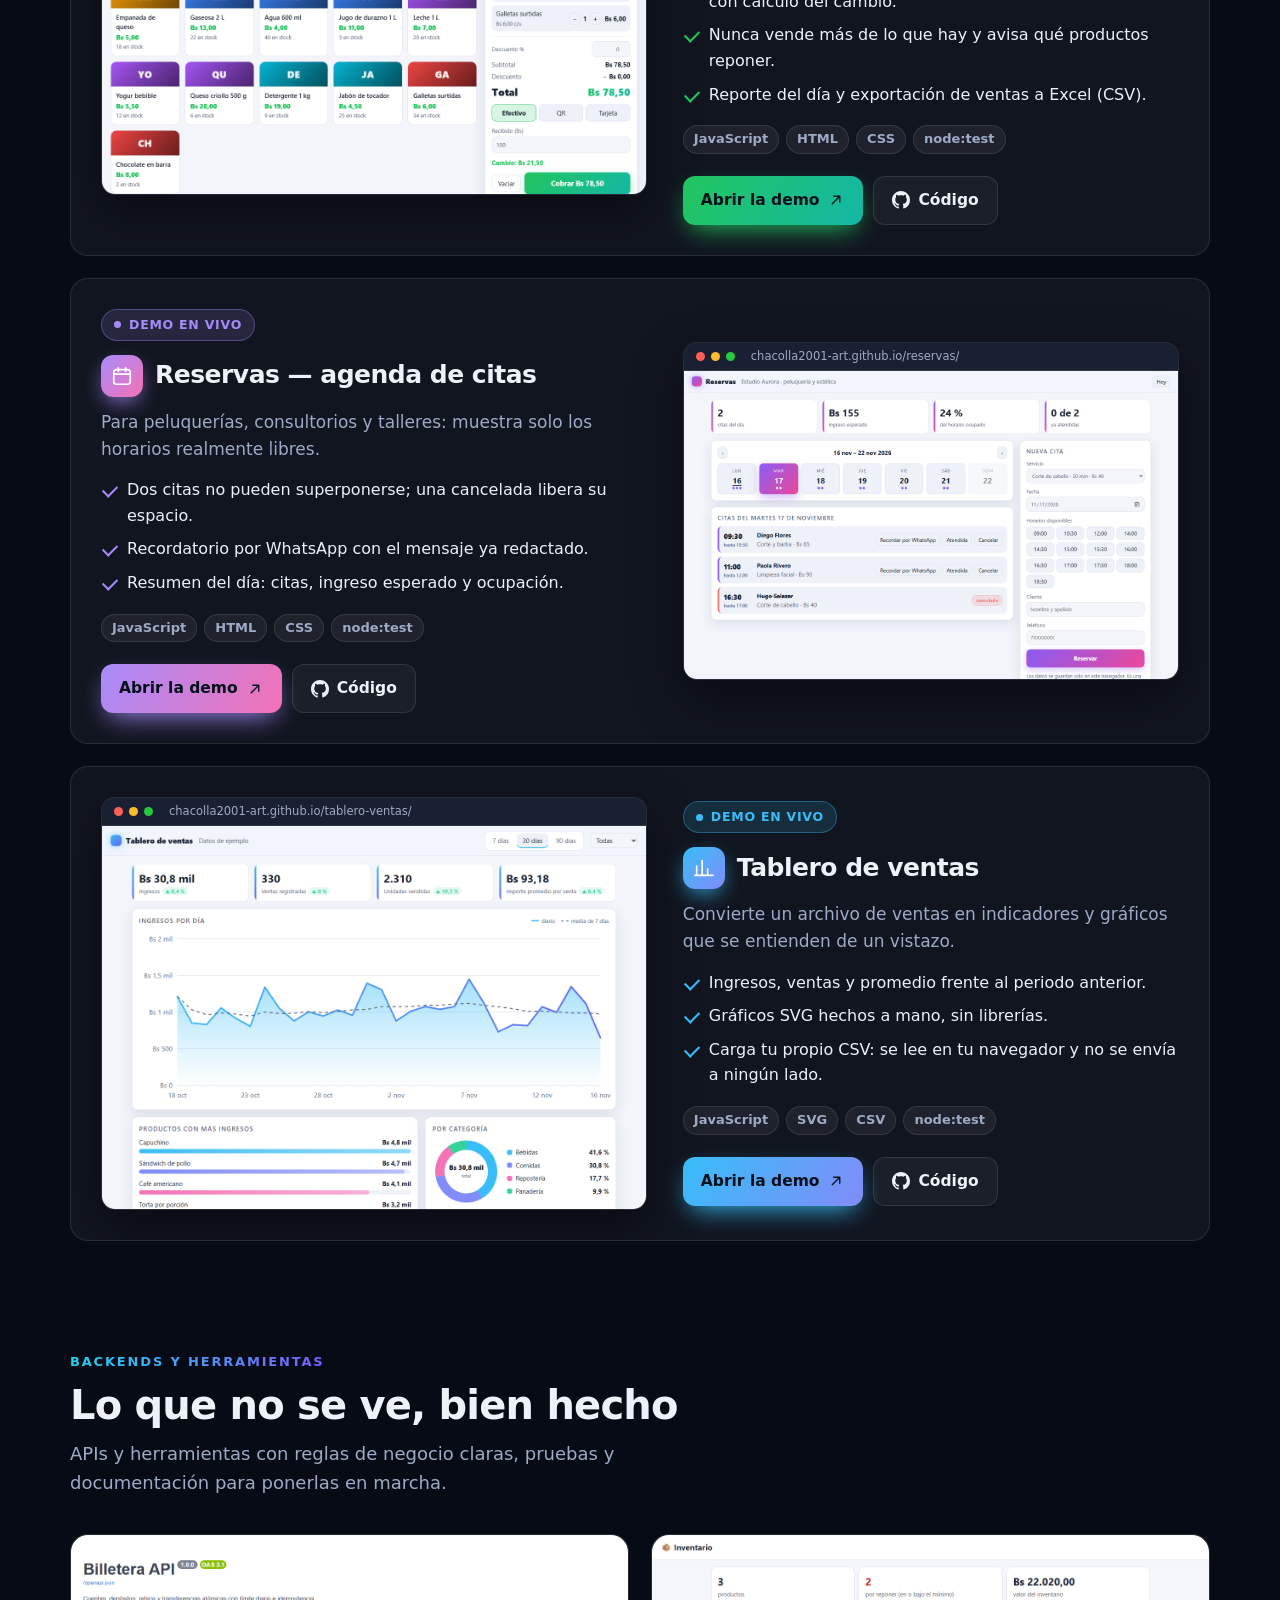
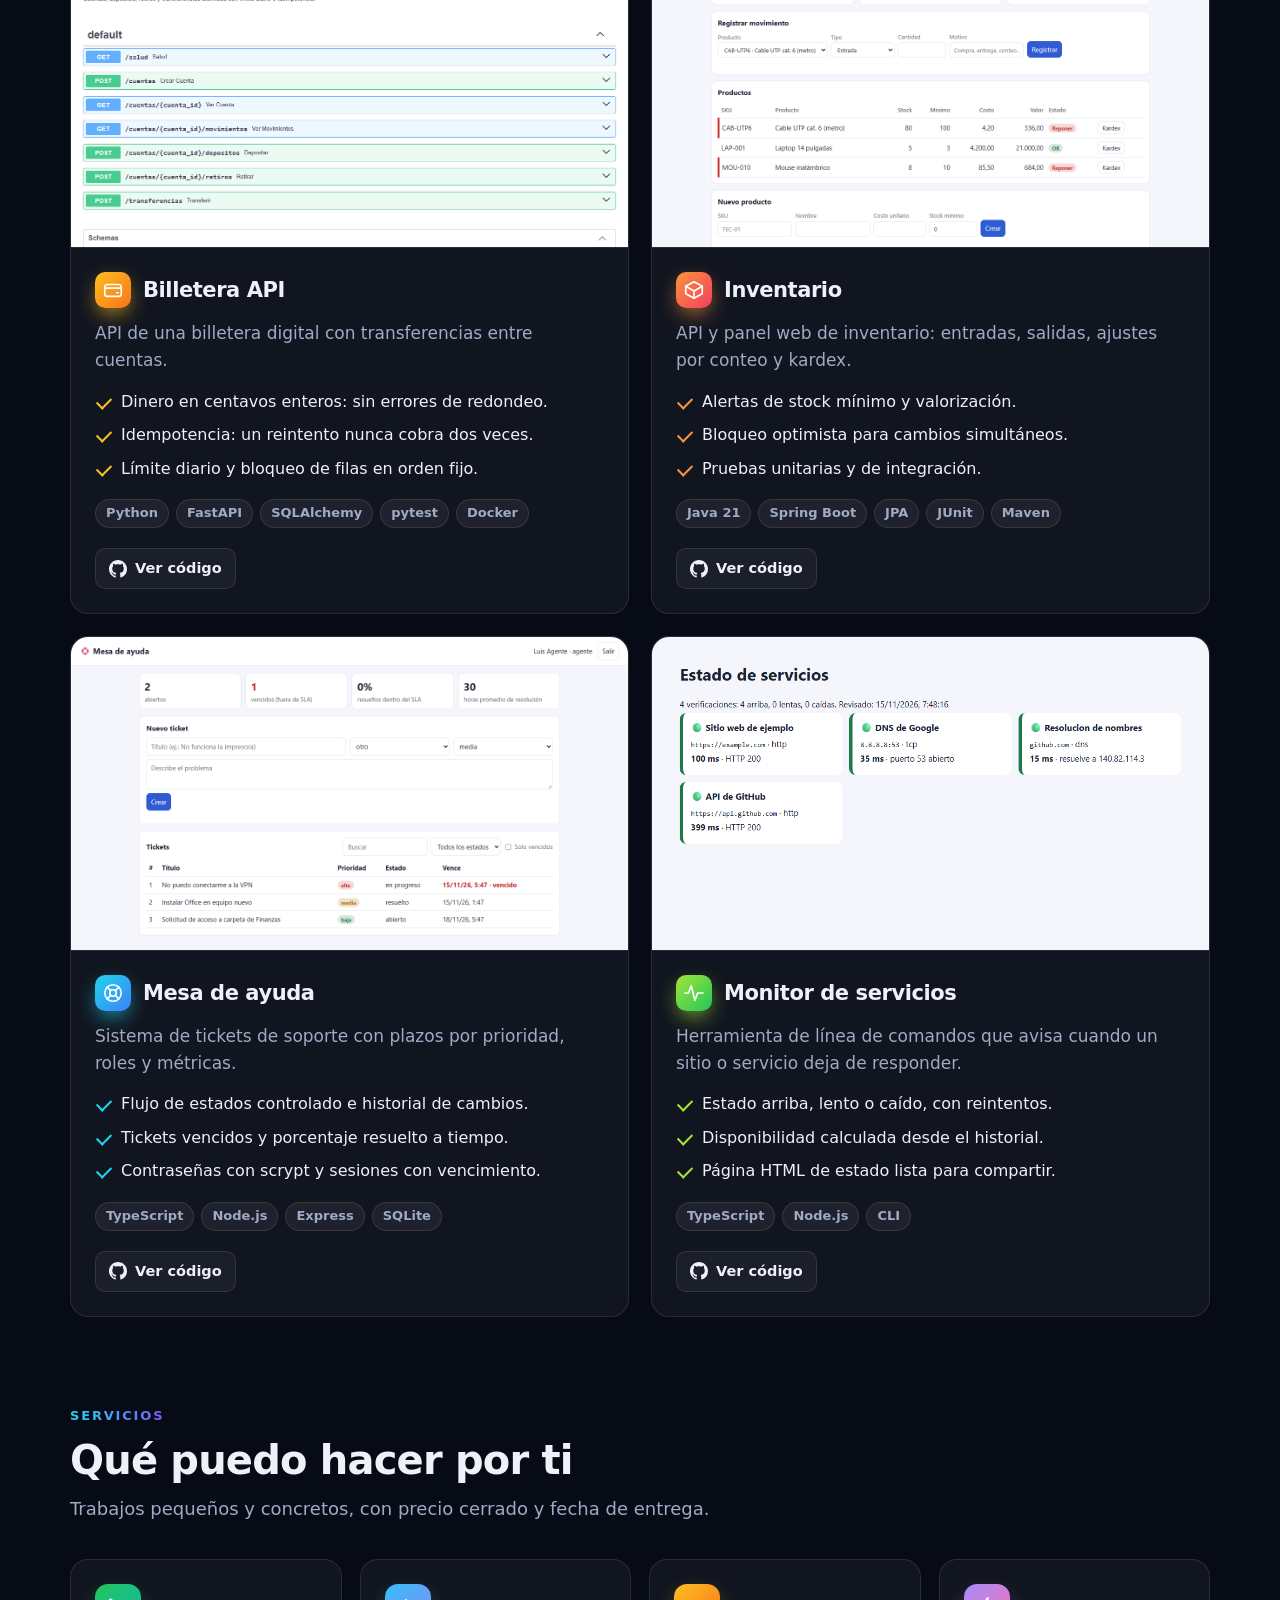
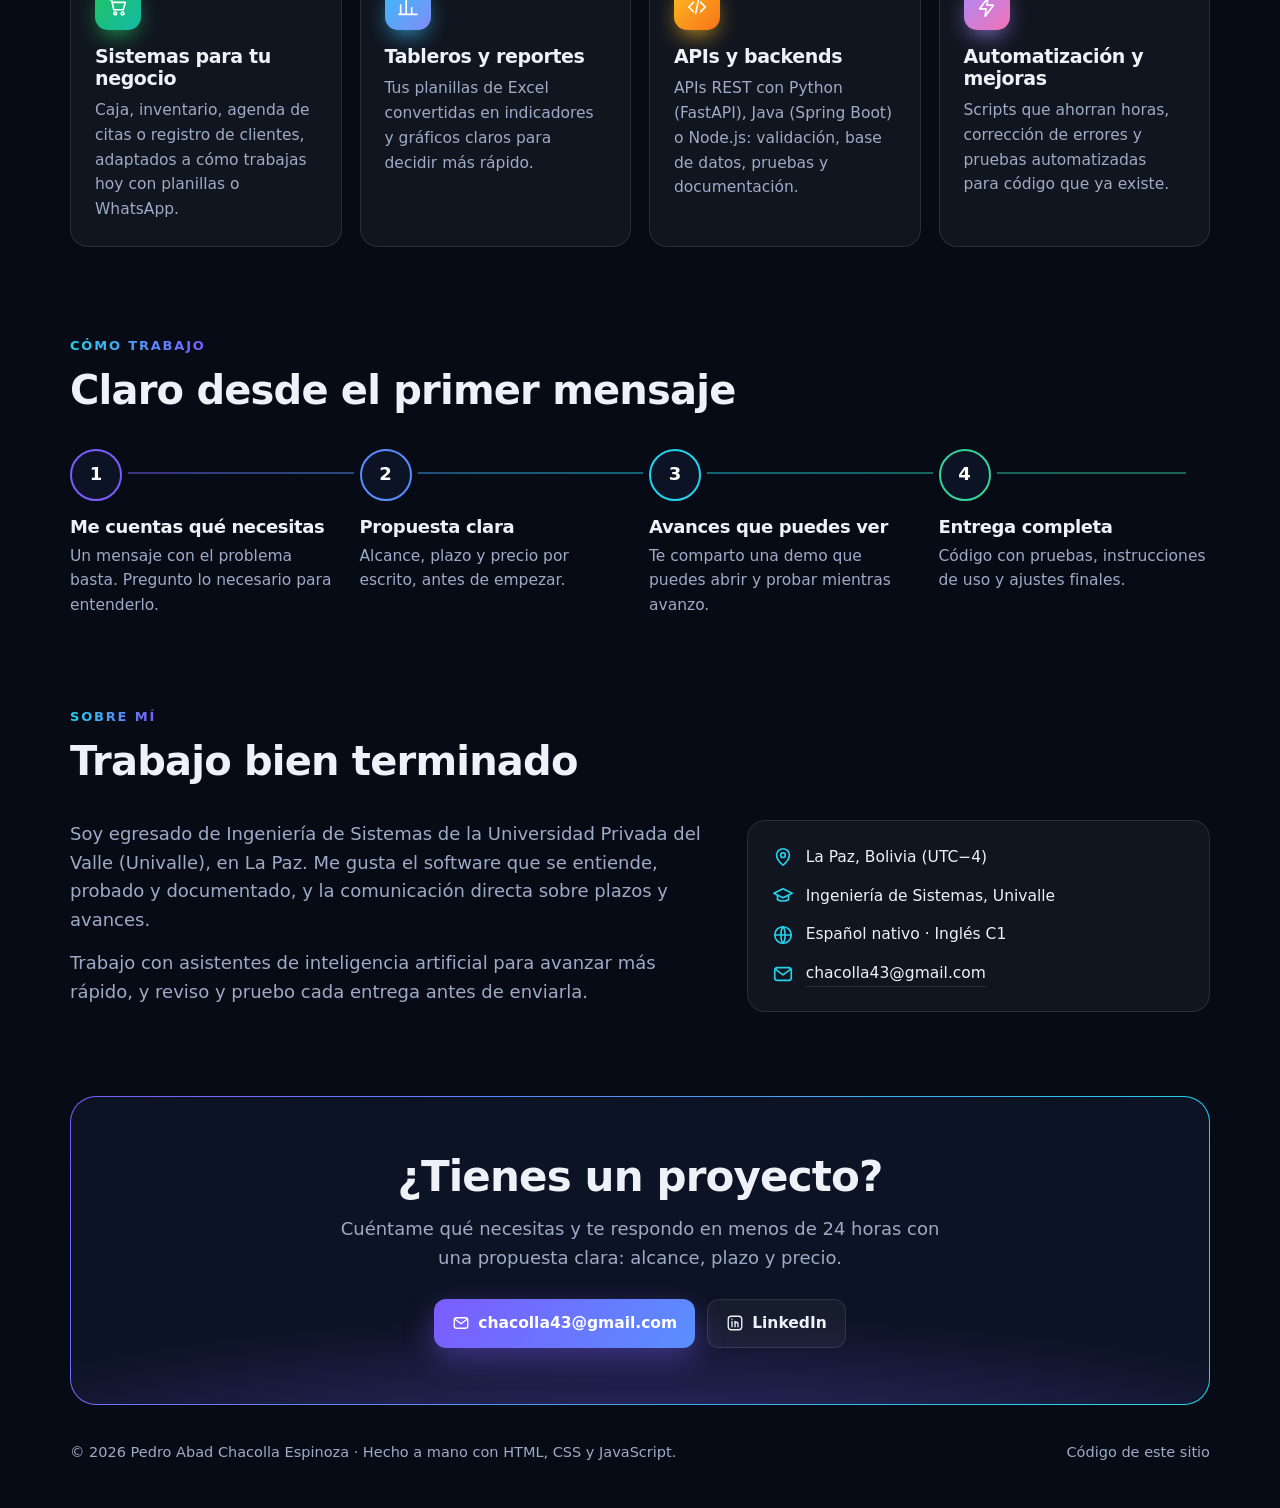
==== commit 5ce2a363: "Portafolio 2.0: rediseño con demos en vivo, siete proyectos y animaciones Co-Authored-By: Claude Fab" ====
--- a/index.html
+++ b/index.html
@@ -4,121 +4,251 @@
 <meta charset="utf-8">
 <meta name="viewport" content="width=device-width, initial-scale=1">
 <title>Pedro Chacolla · Desarrollador de software</title>
-<meta name="description" content="Pedro Chacolla, desarrollador de software en La Paz, Bolivia. APIs y backends con Java, Python y TypeScript, sitios web, automatización y soporte de TI.">
+<meta name="description" content="Pedro Chacolla, desarrollador de software en La Paz, Bolivia. Sistemas para negocios (punto de venta, agenda de citas, tableros de ventas) y APIs con Python, Java y TypeScript. Demos en vivo.">
+<meta name="theme-color" content="#070b16">
+<meta property="og:type" content="website">
+<meta property="og:title" content="Pedro Chacolla · Desarrollador de software">
+<meta property="og:description" content="Pedro Chacolla, desarrollador de software en La Paz, Bolivia. Sistemas para negocios (punto de venta, agenda de citas, tableros de ventas) y APIs con Python, Java y TypeScript. Demos en vivo.">
+<meta property="og:image" content="https://chacolla2001-art.github.io/portafolio-web/img/tablero-ventas.png">
+<link rel="alternate" hreflang="en" href="en.html">
+<link rel="icon" href="data:image/svg+xml,%3Csvg xmlns='http://www.w3.org/2000/svg' viewBox='0 0 32 32'%3E%3Cdefs%3E%3ClinearGradient id='g' x1='0' y1='0' x2='1' y2='1'%3E%3Cstop stop-color='%237c5cff'/%3E%3Cstop offset='1' stop-color='%2322d3ee'/%3E%3C/linearGradient%3E%3C/defs%3E%3Crect width='32' height='32' rx='9' fill='url(%23g)'/%3E%3Ctext x='16' y='21.5' text-anchor='middle' font-family='Arial' font-weight='700' font-size='14' fill='white'%3EPC%3C/text%3E%3C/svg%3E">
 <link rel="stylesheet" href="estilos.css">
+<script>document.documentElement.classList.add('js')</script>
 </head>
 <body>
-<div class="contenedor">
-  <nav class="idioma"><b>ES</b> · <a href="en.html" lang="en">EN</a></nav>
-
-  <header>
-    <p class="disponible">● Disponible para proyectos y contratación</p>
-    <h1>Pedro Chacolla</h1>
-    <p class="rol">Desarrollador de software · APIs, backends y automatización</p>
-    <p class="resumen">Construyo sistemas confiables y bien probados: APIs que manejan dinero o inventario, herramientas internas para equipos y monitoreo de infraestructura. Trabajo en español e inglés, desde La Paz, Bolivia, para clientes de cualquier país.</p>
-    <div class="botones">
-      <a class="boton principal" href="mailto:chacolla43@gmail.com?subject=Proyecto">Escríbeme</a>
-      <a class="boton" href="#proyectos">Ver proyectos</a>
-      <a class="boton" href="https://github.com/chacolla2001-art" target="_blank" rel="noopener">GitHub</a>
-      <a class="boton" href="https://linkedin.com/in/pedro-chacolla-b18918359" target="_blank" rel="noopener">LinkedIn</a>
-    </div>
-  </header>
+<div class="fondo" aria-hidden="true"><i></i><i></i><i></i></div>
+<div class="progreso" aria-hidden="true"></div>
+
+<header class="nav">
+  <div class="contenedor">
+    <a class="marca" href="#"><b>PC</b>Pedro Chacolla</a>
+    <nav><a href="#demos">Demos</a><a href="#backends">Backends</a><a href="#servicios">Servicios</a><a href="#contacto">Contacto</a></nav>
+    <div class="idioma"><b>ES</b><a href="en.html" lang="en">EN</a></div>
+  </div>
+</header>
+
+<main>
+  <section class="portada">
+    <div class="contenedor dupla">
+      <div>
+        <span class="estado ver"><i></i>Disponible para proyectos y contratación</span>
+        <p class="nombre ver" style="--i:1">Pedro Chacolla · Desarrollador de software</p>
+        <h1 class="ver" style="--i:2">Construyo software para <span class="rota" data-frases='["cobrar sin errores","agendar sin choques","entender tus ventas","automatizar tareas"]'><span>cobrar sin errores</span></span></h1>
+        <p class="resumen ver" style="--i:3">Sistemas para negocios y APIs con pruebas automatizadas. Puedes abrir las demos y usarlas ahora mismo, sin instalar nada. Trabajo desde La Paz, Bolivia, en español e inglés.</p>
+        <div class="botones ver" style="--i:4">
+          <a class="boton principal" href="#demos">Ver demos en vivo <svg class="icono mueve" viewBox="0 0 24 24" aria-hidden="true"><path d="M5 12h14M13 6l6 6-6 6"/></svg></a>
+          <a class="boton" href="mailto:chacolla43@gmail.com?subject=Proyecto"><svg class="icono " viewBox="0 0 24 24" aria-hidden="true"><rect x="3" y="5" width="18" height="14" rx="3"/><path d="M4 7l8 6 8-6"/></svg> Escríbeme</a>
+        </div>
+        <div class="redes ver" style="--i:5">
+          <a href="https://github.com/chacolla2001-art" target="_blank" rel="noopener" aria-label="GitHub"><svg class="icono lleno" viewBox="0 0 16 16" aria-hidden="true"><path d="M8 0C3.58 0 0 3.58 0 8c0 3.54 2.29 6.53 5.47 7.59.4.07.55-.17.55-.38 0-.19-.01-.82-.01-1.49-2.01.37-2.53-.49-2.69-.94-.09-.23-.48-.94-.82-1.13-.28-.15-.68-.52-.01-.53.63-.01 1.08.58 1.23.82.72 1.21 1.87.87 2.33.66.07-.52.28-.87.51-1.07-1.78-.2-3.64-.89-3.64-3.95 0-.87.31-1.59.82-2.15-.08-.2-.36-1.02.08-2.12 0 0 .67-.21 2.2.82.64-.18 1.32-.27 2-.27s1.36.09 2 .27c1.53-1.04 2.2-.82 2.2-.82.44 1.1.16 1.92.08 2.12.51.56.82 1.27.82 2.15 0 3.07-1.87 3.75-3.65 3.95.29.25.54.73.54 1.48 0 1.07-.01 1.93-.01 2.2 0 .21.15.46.55.38A8.01 8.01 0 0016 8c0-4.42-3.58-8-8-8z"/></svg></a>
+          <a href="https://linkedin.com/in/pedro-chacolla-b18918359" target="_blank" rel="noopener" aria-label="LinkedIn"><svg class="icono " viewBox="0 0 24 24" aria-hidden="true"><rect x="3" y="3" width="18" height="18" rx="4"/><path d="M8 10v7M8 7v.01M12 17v-4a2 2 0 014 0v4M12 10v7"/></svg></a>
+          <a href="mailto:chacolla43@gmail.com?subject=Proyecto" aria-label="Escríbeme"><svg class="icono " viewBox="0 0 24 24" aria-hidden="true"><rect x="3" y="5" width="18" height="14" rx="3"/><path d="M4 7l8 6 8-6"/></svg></a>
+        </div>
+      </div>
+      <div class="vitrina ver" style="--i:3">
+        <a class="marco" href="https://chacolla2001-art.github.io/caja-pos/#demo" target="_blank" rel="noopener" tabindex="-1" aria-hidden="true">
+          <div class="barra"><i></i><i></i><i></i><span>Caja — punto de venta</span></div>
+          <img src="img/caja-pos.png" alt="" width="1280" height="800">
+        </a>
+        <a class="marco" href="https://chacolla2001-art.github.io/reservas/#demo" target="_blank" rel="noopener" tabindex="-1" aria-hidden="true">
+          <div class="barra"><i></i><i></i><i></i><span>Reservas — agenda de citas</span></div>
+          <img src="img/reservas.png" alt="" width="1280" height="800">
+        </a>
+        <a class="marco" href="https://chacolla2001-art.github.io/tablero-ventas/" target="_blank" rel="noopener" tabindex="-1" aria-hidden="true">
+          <div class="barra"><i></i><i></i><i></i><span>Tablero de ventas</span></div>
+          <img src="img/tablero-ventas.png" alt="" width="1280" height="900">
+        </a>
+      </div>
+    </div>
+    <div class="contenedor">
+      <div class="cifras">
+        <div class="cifra ver" style="--i:0"><b data-contar="7">7</b><span>proyectos publicados</span></div>
+        <div class="cifra ver" style="--i:1"><b data-contar="87">87</b><span>pruebas automatizadas</span></div>
+        <div class="cifra ver" style="--i:2"><b data-contar="3">3</b><span>demos en vivo</span></div>
+        <div class="cifra ver" style="--i:3"><b data-contar="2">2</b><span>idiomas de trabajo</span></div>
+      </div>
+    </div>
+    <div class="cinta" aria-hidden="true"><div><span>JavaScript</span><span>TypeScript</span><span>Node.js</span><span>Python</span><span>FastAPI</span><span>Java</span><span>Spring Boot</span><span>SQL</span><span>SQLite</span><span>HTML</span><span>CSS</span><span>SVG</span><span>Git</span><span>Docker</span><span>pytest</span><span>JUnit</span><span>JavaScript</span><span>TypeScript</span><span>Node.js</span><span>Python</span><span>FastAPI</span><span>Java</span><span>Spring Boot</span><span>SQL</span><span>SQLite</span><span>HTML</span><span>CSS</span><span>SVG</span><span>Git</span><span>Docker</span><span>pytest</span><span>JUnit</span></div></div>
+  </section>
+
+  <section id="demos">
+    <div class="contenedor">
+      <div class="titulo ver"><small>Demos en vivo</small><h2>Pruébalos antes de escribirme</h2><p>Tres aplicaciones que funcionan en el navegador con datos de ejemplo. Ábrelas, vende, agenda una cita o carga tu propio archivo de ventas.</p></div>
+      <article class="tarjeta proyecto demo ver" style="--c1:#22c55e;--c2:#14b8a6">
+        <a class="marco" href="https://chacolla2001-art.github.io/caja-pos/#demo" target="_blank" rel="noopener" aria-label="Abrir la demo: Caja — punto de venta">
+          <div class="barra"><i></i><i></i><i></i><span>chacolla2001-art.github.io/caja-pos/</span></div>
+          <img src="img/caja-pos.png" alt="Pantalla de venta con catálogo, carrito y cobro" width="1280" height="800">
+        </a>
+        <div>
+          <span class="sello"><i></i>Demo en vivo</span>
+          <h3><span class="insignia"><svg class="icono " viewBox="0 0 24 24" aria-hidden="true"><path d="M3 4h2l2.4 11h10.2L20 7H6.2"/><circle cx="9" cy="19" r="1.5"/><circle cx="17" cy="19" r="1.5"/></svg></span>Caja — punto de venta</h3>
+          <p class="que">Para tiendas pequeñas: cobra, descuenta el stock, imprime el ticket y cierra el día.</p>
+          <ul><li>Carrito con descuento y pago en efectivo, QR o tarjeta, con cálculo del cambio.</li><li>Nunca vende más de lo que hay y avisa qué productos reponer.</li><li>Reporte del día y exportación de ventas a Excel (CSV).</li></ul>
+          <div class="etiquetas"><span>JavaScript</span><span>HTML</span><span>CSS</span><span>node:test</span></div>
+          <div class="acciones">
+            <a class="boton color" href="https://chacolla2001-art.github.io/caja-pos/#demo" target="_blank" rel="noopener">Abrir la demo <svg class="icono " viewBox="0 0 24 24" aria-hidden="true"><path d="M7 17L17 7M9 7h8v8"/></svg></a>
+            <a class="boton" href="https://github.com/chacolla2001-art/caja-pos" target="_blank" rel="noopener"><svg class="icono lleno" viewBox="0 0 16 16" aria-hidden="true"><path d="M8 0C3.58 0 0 3.58 0 8c0 3.54 2.29 6.53 5.47 7.59.4.07.55-.17.55-.38 0-.19-.01-.82-.01-1.49-2.01.37-2.53-.49-2.69-.94-.09-.23-.48-.94-.82-1.13-.28-.15-.68-.52-.01-.53.63-.01 1.08.58 1.23.82.72 1.21 1.87.87 2.33.66.07-.52.28-.87.51-1.07-1.78-.2-3.64-.89-3.64-3.95 0-.87.31-1.59.82-2.15-.08-.2-.36-1.02.08-2.12 0 0 .67-.21 2.2.82.64-.18 1.32-.27 2-.27s1.36.09 2 .27c1.53-1.04 2.2-.82 2.2-.82.44 1.1.16 1.92.08 2.12.51.56.82 1.27.82 2.15 0 3.07-1.87 3.75-3.65 3.95.29.25.54.73.54 1.48 0 1.07-.01 1.93-.01 2.2 0 .21.15.46.55.38A8.01 8.01 0 0016 8c0-4.42-3.58-8-8-8z"/></svg> Código</a>
+          </div>
+        </div>
+      </article>
+      <article class="tarjeta proyecto demo ver" style="--c1:#a78bfa;--c2:#f472b6">
+        <a class="marco" href="https://chacolla2001-art.github.io/reservas/#demo" target="_blank" rel="noopener" aria-label="Abrir la demo: Reservas — agenda de citas">
+          <div class="barra"><i></i><i></i><i></i><span>chacolla2001-art.github.io/reservas/</span></div>
+          <img src="img/reservas.png" alt="Agenda semanal con el formulario de nueva cita" width="1280" height="800" loading="lazy">
+        </a>
+        <div>
+          <span class="sello"><i></i>Demo en vivo</span>
+          <h3><span class="insignia"><svg class="icono " viewBox="0 0 24 24" aria-hidden="true"><rect x="3" y="5" width="18" height="16" rx="3"/><path d="M3 10h18M8 3v4M16 3v4"/></svg></span>Reservas — agenda de citas</h3>
+          <p class="que">Para peluquerías, consultorios y talleres: muestra solo los horarios realmente libres.</p>
+          <ul><li>Dos citas no pueden superponerse; una cancelada libera su espacio.</li><li>Recordatorio por WhatsApp con el mensaje ya redactado.</li><li>Resumen del día: citas, ingreso esperado y ocupación.</li></ul>
+          <div class="etiquetas"><span>JavaScript</span><span>HTML</span><span>CSS</span><span>node:test</span></div>
+          <div class="acciones">
+            <a class="boton color" href="https://chacolla2001-art.github.io/reservas/#demo" target="_blank" rel="noopener">Abrir la demo <svg class="icono " viewBox="0 0 24 24" aria-hidden="true"><path d="M7 17L17 7M9 7h8v8"/></svg></a>
+            <a class="boton" href="https://github.com/chacolla2001-art/reservas" target="_blank" rel="noopener"><svg class="icono lleno" viewBox="0 0 16 16" aria-hidden="true"><path d="M8 0C3.58 0 0 3.58 0 8c0 3.54 2.29 6.53 5.47 7.59.4.07.55-.17.55-.38 0-.19-.01-.82-.01-1.49-2.01.37-2.53-.49-2.69-.94-.09-.23-.48-.94-.82-1.13-.28-.15-.68-.52-.01-.53.63-.01 1.08.58 1.23.82.72 1.21 1.87.87 2.33.66.07-.52.28-.87.51-1.07-1.78-.2-3.64-.89-3.64-3.95 0-.87.31-1.59.82-2.15-.08-.2-.36-1.02.08-2.12 0 0 .67-.21 2.2.82.64-.18 1.32-.27 2-.27s1.36.09 2 .27c1.53-1.04 2.2-.82 2.2-.82.44 1.1.16 1.92.08 2.12.51.56.82 1.27.82 2.15 0 3.07-1.87 3.75-3.65 3.95.29.25.54.73.54 1.48 0 1.07-.01 1.93-.01 2.2 0 .21.15.46.55.38A8.01 8.01 0 0016 8c0-4.42-3.58-8-8-8z"/></svg> Código</a>
+          </div>
+        </div>
+      </article>
+      <article class="tarjeta proyecto demo ver" style="--c1:#38bdf8;--c2:#818cf8">
+        <a class="marco" href="https://chacolla2001-art.github.io/tablero-ventas/" target="_blank" rel="noopener" aria-label="Abrir la demo: Tablero de ventas">
+          <div class="barra"><i></i><i></i><i></i><span>chacolla2001-art.github.io/tablero-ventas/</span></div>
+          <img src="img/tablero-ventas.png" alt="Tablero con indicadores, línea de ingresos y gráficos" width="1280" height="900" loading="lazy">
+        </a>
+        <div>
+          <span class="sello"><i></i>Demo en vivo</span>
+          <h3><span class="insignia"><svg class="icono " viewBox="0 0 24 24" aria-hidden="true"><path d="M4 20V10M10 20V4M16 20v-7M22 20H2"/></svg></span>Tablero de ventas</h3>
+          <p class="que">Convierte un archivo de ventas en indicadores y gráficos que se entienden de un vistazo.</p>
+          <ul><li>Ingresos, ventas y promedio frente al periodo anterior.</li><li>Gráficos SVG hechos a mano, sin librerías.</li><li>Carga tu propio CSV: se lee en tu navegador y no se envía a ningún lado.</li></ul>
+          <div class="etiquetas"><span>JavaScript</span><span>SVG</span><span>CSV</span><span>node:test</span></div>
+          <div class="acciones">
+            <a class="boton color" href="https://chacolla2001-art.github.io/tablero-ventas/" target="_blank" rel="noopener">Abrir la demo <svg class="icono " viewBox="0 0 24 24" aria-hidden="true"><path d="M7 17L17 7M9 7h8v8"/></svg></a>
+            <a class="boton" href="https://github.com/chacolla2001-art/tablero-ventas" target="_blank" rel="noopener"><svg class="icono lleno" viewBox="0 0 16 16" aria-hidden="true"><path d="M8 0C3.58 0 0 3.58 0 8c0 3.54 2.29 6.53 5.47 7.59.4.07.55-.17.55-.38 0-.19-.01-.82-.01-1.49-2.01.37-2.53-.49-2.69-.94-.09-.23-.48-.94-.82-1.13-.28-.15-.68-.52-.01-.53.63-.01 1.08.58 1.23.82.72 1.21 1.87.87 2.33.66.07-.52.28-.87.51-1.07-1.78-.2-3.64-.89-3.64-3.95 0-.87.31-1.59.82-2.15-.08-.2-.36-1.02.08-2.12 0 0 .67-.21 2.2.82.64-.18 1.32-.27 2-.27s1.36.09 2 .27c1.53-1.04 2.2-.82 2.2-.82.44 1.1.16 1.92.08 2.12.51.56.82 1.27.82 2.15 0 3.07-1.87 3.75-3.65 3.95.29.25.54.73.54 1.48 0 1.07-.01 1.93-.01 2.2 0 .21.15.46.55.38A8.01 8.01 0 0016 8c0-4.42-3.58-8-8-8z"/></svg> Código</a>
+          </div>
+        </div>
+      </article>
+    </div>
+  </section>
+
+  <section id="backends">
+    <div class="contenedor">
+      <div class="titulo ver"><small>Backends y herramientas</small><h2>Lo que no se ve, bien hecho</h2><p>APIs y herramientas con reglas de negocio claras, pruebas y documentación para ponerlas en marcha.</p></div>
+      <div class="rejilla">
+        <article class="tarjeta proyecto ver" style="--c1:#fbbf24;--c2:#f97316;--i:0">
+          <div class="imagen"><img src="img/billetera-api.png" alt="Documentación interactiva de la Billetera API" width="1280" height="900" loading="lazy"></div>
+          <div class="cuerpo">
+            <h3><span class="insignia"><svg class="icono " viewBox="0 0 24 24" aria-hidden="true"><rect x="3" y="6" width="18" height="13" rx="3"/><path d="M3 10h18M16 15h2"/></svg></span>Billetera API</h3>
+            <p class="que">API de una billetera digital con transferencias entre cuentas.</p>
+            <ul><li>Dinero en centavos enteros: sin errores de redondeo.</li><li>Idempotencia: un reintento nunca cobra dos veces.</li><li>Límite diario y bloqueo de filas en orden fijo.</li></ul>
+            <div class="etiquetas"><span>Python</span><span>FastAPI</span><span>SQLAlchemy</span><span>pytest</span><span>Docker</span></div>
+            <div class="acciones"><a class="boton chico" href="https://github.com/chacolla2001-art/billetera-api" target="_blank" rel="noopener"><svg class="icono lleno" viewBox="0 0 16 16" aria-hidden="true"><path d="M8 0C3.58 0 0 3.58 0 8c0 3.54 2.29 6.53 5.47 7.59.4.07.55-.17.55-.38 0-.19-.01-.82-.01-1.49-2.01.37-2.53-.49-2.69-.94-.09-.23-.48-.94-.82-1.13-.28-.15-.68-.52-.01-.53.63-.01 1.08.58 1.23.82.72 1.21 1.87.87 2.33.66.07-.52.28-.87.51-1.07-1.78-.2-3.64-.89-3.64-3.95 0-.87.31-1.59.82-2.15-.08-.2-.36-1.02.08-2.12 0 0 .67-.21 2.2.82.64-.18 1.32-.27 2-.27s1.36.09 2 .27c1.53-1.04 2.2-.82 2.2-.82.44 1.1.16 1.92.08 2.12.51.56.82 1.27.82 2.15 0 3.07-1.87 3.75-3.65 3.95.29.25.54.73.54 1.48 0 1.07-.01 1.93-.01 2.2 0 .21.15.46.55.38A8.01 8.01 0 0016 8c0-4.42-3.58-8-8-8z"/></svg> Ver código</a></div>
+          </div>
+        </article>
+        <article class="tarjeta proyecto ver" style="--c1:#fb923c;--c2:#f43f5e;--i:1">
+          <div class="imagen"><img src="img/inventario-spring.png" alt="Panel web del inventario" width="1280" height="860" loading="lazy"></div>
+          <div class="cuerpo">
+            <h3><span class="insignia"><svg class="icono " viewBox="0 0 24 24" aria-hidden="true"><path d="M3 8l9-5 9 5v8l-9 5-9-5z"/><path d="M3 8l9 5 9-5M12 13v8"/></svg></span>Inventario</h3>
+            <p class="que">API y panel web de inventario: entradas, salidas, ajustes por conteo y kardex.</p>
+            <ul><li>Alertas de stock mínimo y valorización.</li><li>Bloqueo optimista para cambios simultáneos.</li><li>Pruebas unitarias y de integración.</li></ul>
+            <div class="etiquetas"><span>Java 21</span><span>Spring Boot</span><span>JPA</span><span>JUnit</span><span>Maven</span></div>
+            <div class="acciones"><a class="boton chico" href="https://github.com/chacolla2001-art/inventario-spring" target="_blank" rel="noopener"><svg class="icono lleno" viewBox="0 0 16 16" aria-hidden="true"><path d="M8 0C3.58 0 0 3.58 0 8c0 3.54 2.29 6.53 5.47 7.59.4.07.55-.17.55-.38 0-.19-.01-.82-.01-1.49-2.01.37-2.53-.49-2.69-.94-.09-.23-.48-.94-.82-1.13-.28-.15-.68-.52-.01-.53.63-.01 1.08.58 1.23.82.72 1.21 1.87.87 2.33.66.07-.52.28-.87.51-1.07-1.78-.2-3.64-.89-3.64-3.95 0-.87.31-1.59.82-2.15-.08-.2-.36-1.02.08-2.12 0 0 .67-.21 2.2.82.64-.18 1.32-.27 2-.27s1.36.09 2 .27c1.53-1.04 2.2-.82 2.2-.82.44 1.1.16 1.92.08 2.12.51.56.82 1.27.82 2.15 0 3.07-1.87 3.75-3.65 3.95.29.25.54.73.54 1.48 0 1.07-.01 1.93-.01 2.2 0 .21.15.46.55.38A8.01 8.01 0 0016 8c0-4.42-3.58-8-8-8z"/></svg> Ver código</a></div>
+          </div>
+        </article>
+        <article class="tarjeta proyecto ver" style="--c1:#22d3ee;--c2:#3b82f6;--i:0">
+          <div class="imagen"><img src="img/mesa-de-ayuda.png" alt="Panel de la mesa de ayuda" width="1280" height="1000" loading="lazy"></div>
+          <div class="cuerpo">
+            <h3><span class="insignia"><svg class="icono " viewBox="0 0 24 24" aria-hidden="true"><circle cx="12" cy="12" r="9"/><circle cx="12" cy="12" r="3.5"/><path d="M5.6 5.6l3.9 3.9M14.5 14.5l3.9 3.9M18.4 5.6l-3.9 3.9M9.5 14.5l-3.9 3.9"/></svg></span>Mesa de ayuda</h3>
+            <p class="que">Sistema de tickets de soporte con plazos por prioridad, roles y métricas.</p>
+            <ul><li>Flujo de estados controlado e historial de cambios.</li><li>Tickets vencidos y porcentaje resuelto a tiempo.</li><li>Contraseñas con scrypt y sesiones con vencimiento.</li></ul>
+            <div class="etiquetas"><span>TypeScript</span><span>Node.js</span><span>Express</span><span>SQLite</span></div>
+            <div class="acciones"><a class="boton chico" href="https://github.com/chacolla2001-art/mesa-de-ayuda" target="_blank" rel="noopener"><svg class="icono lleno" viewBox="0 0 16 16" aria-hidden="true"><path d="M8 0C3.58 0 0 3.58 0 8c0 3.54 2.29 6.53 5.47 7.59.4.07.55-.17.55-.38 0-.19-.01-.82-.01-1.49-2.01.37-2.53-.49-2.69-.94-.09-.23-.48-.94-.82-1.13-.28-.15-.68-.52-.01-.53.63-.01 1.08.58 1.23.82.72 1.21 1.87.87 2.33.66.07-.52.28-.87.51-1.07-1.78-.2-3.64-.89-3.64-3.95 0-.87.31-1.59.82-2.15-.08-.2-.36-1.02.08-2.12 0 0 .67-.21 2.2.82.64-.18 1.32-.27 2-.27s1.36.09 2 .27c1.53-1.04 2.2-.82 2.2-.82.44 1.1.16 1.92.08 2.12.51.56.82 1.27.82 2.15 0 3.07-1.87 3.75-3.65 3.95.29.25.54.73.54 1.48 0 1.07-.01 1.93-.01 2.2 0 .21.15.46.55.38A8.01 8.01 0 0016 8c0-4.42-3.58-8-8-8z"/></svg> Ver código</a></div>
+          </div>
+        </article>
+        <article class="tarjeta proyecto ver" style="--c1:#a3e635;--c2:#22c55e;--i:1">
+          <div class="imagen"><img src="img/monitor-red.png" alt="Página de estado del monitor" width="1100" height="560" loading="lazy"></div>
+          <div class="cuerpo">
+            <h3><span class="insignia"><svg class="icono " viewBox="0 0 24 24" aria-hidden="true"><path d="M2 12h4l3-8 4 16 3-8h6"/></svg></span>Monitor de servicios</h3>
+            <p class="que">Herramienta de línea de comandos que avisa cuando un sitio o servicio deja de responder.</p>
+            <ul><li>Estado arriba, lento o caído, con reintentos.</li><li>Disponibilidad calculada desde el historial.</li><li>Página HTML de estado lista para compartir.</li></ul>
+            <div class="etiquetas"><span>TypeScript</span><span>Node.js</span><span>CLI</span></div>
+            <div class="acciones"><a class="boton chico" href="https://github.com/chacolla2001-art/monitor-red" target="_blank" rel="noopener"><svg class="icono lleno" viewBox="0 0 16 16" aria-hidden="true"><path d="M8 0C3.58 0 0 3.58 0 8c0 3.54 2.29 6.53 5.47 7.59.4.07.55-.17.55-.38 0-.19-.01-.82-.01-1.49-2.01.37-2.53-.49-2.69-.94-.09-.23-.48-.94-.82-1.13-.28-.15-.68-.52-.01-.53.63-.01 1.08.58 1.23.82.72 1.21 1.87.87 2.33.66.07-.52.28-.87.51-1.07-1.78-.2-3.64-.89-3.64-3.95 0-.87.31-1.59.82-2.15-.08-.2-.36-1.02.08-2.12 0 0 .67-.21 2.2.82.64-.18 1.32-.27 2-.27s1.36.09 2 .27c1.53-1.04 2.2-.82 2.2-.82.44 1.1.16 1.92.08 2.12.51.56.82 1.27.82 2.15 0 3.07-1.87 3.75-3.65 3.95.29.25.54.73.54 1.48 0 1.07-.01 1.93-.01 2.2 0 .21.15.46.55.38A8.01 8.01 0 0016 8c0-4.42-3.58-8-8-8z"/></svg> Ver código</a></div>
+          </div>
+        </article>
+      </div>
+    </div>
+  </section>
+
+  <section id="servicios">
+    <div class="contenedor">
+      <div class="titulo ver"><small>Servicios</small><h2>Qué puedo hacer por ti</h2><p>Trabajos pequeños y concretos, con precio cerrado y fecha de entrega.</p></div>
+      <div class="servicios">
+        <div class="tarjeta servicio ver" style="--c1:#22c55e;--c2:#14b8a6;--i:0">
+          <span class="insignia"><svg class="icono " viewBox="0 0 24 24" aria-hidden="true"><path d="M3 4h2l2.4 11h10.2L20 7H6.2"/><circle cx="9" cy="19" r="1.5"/><circle cx="17" cy="19" r="1.5"/></svg></span>
+          <h3>Sistemas para tu negocio</h3>
+          <p>Caja, inventario, agenda de citas o registro de clientes, adaptados a cómo trabajas hoy con planillas o WhatsApp.</p>
+        </div>
+        <div class="tarjeta servicio ver" style="--c1:#38bdf8;--c2:#818cf8;--i:1">
+          <span class="insignia"><svg class="icono " viewBox="0 0 24 24" aria-hidden="true"><path d="M4 20V10M10 20V4M16 20v-7M22 20H2"/></svg></span>
+          <h3>Tableros y reportes</h3>
+          <p>Tus planillas de Excel convertidas en indicadores y gráficos claros para decidir más rápido.</p>
+        </div>
+        <div class="tarjeta servicio ver" style="--c1:#fbbf24;--c2:#f97316;--i:2">
+          <span class="insignia"><svg class="icono " viewBox="0 0 24 24" aria-hidden="true"><path d="M8 7l-5 5 5 5M16 7l5 5-5 5M13.5 5l-3 14"/></svg></span>
+          <h3>APIs y backends</h3>
+          <p>APIs REST con Python (FastAPI), Java (Spring Boot) o Node.js: validación, base de datos, pruebas y documentación.</p>
+        </div>
+        <div class="tarjeta servicio ver" style="--c1:#a78bfa;--c2:#f472b6;--i:3">
+          <span class="insignia"><svg class="icono " viewBox="0 0 24 24" aria-hidden="true"><path d="M13 2L4 14h7l-1 8 9-12h-7z"/></svg></span>
+          <h3>Automatización y mejoras</h3>
+          <p>Scripts que ahorran horas, corrección de errores y pruebas automatizadas para código que ya existe.</p>
+        </div>
+      </div>
+    </div>
+  </section>
 
   <section>
-    <h2>Qué puedo hacer por ti</h2>
-    <div class="servicios">
-      <div><h3>🔌 APIs y backends</h3><p>APIs REST con Java (Spring Boot), Python (FastAPI) o Node.js: autenticación, validación, base de datos, pruebas y documentación.</p></div>
-      <div><h3>🖥️ Sistemas internos</h3><p>Inventarios, mesas de ayuda, paneles de control y registros para negocios que hoy trabajan con planillas o WhatsApp.</p></div>
-      <div><h3>⚙️ Automatización</h3><p>Scripts que ahorran horas: reportes automáticos, integración entre sistemas, extracción y limpieza de datos.</p></div>
-      <div><h3>🛠️ Corrección y mejoras</h3><p>Arreglo de errores, pruebas automatizadas, documentación y puesta en marcha (Docker, despliegue, integración continua).</p></div>
-    </div>
-  </section>
-
-  <section id="proyectos">
-    <h2>Proyectos</h2>
-    <div class="proyectos">
-      <article class="proyecto">
-        <img src="img/billetera-api.png" alt="Documentación interactiva de la Billetera API" loading="lazy" width="1280" height="860">
-        <h3>💳 Billetera API</h3>
-        <p>API de una billetera digital con transferencias atómicas entre cuentas.</p>
-        <ul>
-          <li>Dinero en centavos enteros: cero errores de redondeo.</li>
-          <li>Idempotencia: un reintento nunca cobra dos veces.</li>
-          <li>Bloqueo de filas en orden fijo para evitar interbloqueos; límite diario.</li>
-        </ul>
-        <div class="etiquetas"><span>Python</span><span>FastAPI</span><span>SQLAlchemy</span><span>pytest</span><span>Docker</span></div>
-        <a class="enlace" href="https://github.com/chacolla2001-art/billetera-api" target="_blank" rel="noopener">Ver código ↗</a>
-      </article>
-      <article class="proyecto">
-        <img src="img/inventario-spring.png" alt="Panel web del inventario" loading="lazy" width="1280" height="860">
-        <h3>📦 Inventario</h3>
-        <p>API y panel web de inventario para empresas: entradas, salidas, ajustes por conteo físico y kardex.</p>
-        <ul>
-          <li>Alertas de stock mínimo y valorización del inventario.</li>
-          <li>Bloqueo optimista para cambios simultáneos; errores estándar RFC 9457.</li>
-          <li>Pruebas unitarias y de integración.</li>
-        </ul>
-        <div class="etiquetas"><span>Java 21</span><span>Spring Boot</span><span>JPA</span><span>JUnit</span><span>Maven</span></div>
-        <a class="enlace" href="https://github.com/chacolla2001-art/inventario-spring" target="_blank" rel="noopener">Ver código ↗</a>
-      </article>
-      <article class="proyecto">
-        <img src="img/mesa-de-ayuda.png" alt="Panel de la mesa de ayuda" loading="lazy" width="1280" height="860">
-        <h3>🛟 Mesa de ayuda</h3>
-        <p>Sistema de tickets de soporte con plazos por prioridad (SLA), roles y métricas.</p>
-        <ul>
-          <li>Flujo de estados controlado, notas internas e historial de auditoría.</li>
-          <li>Métricas: tickets vencidos y % resuelto dentro del plazo.</li>
-          <li>Contraseñas con scrypt, sesiones con vencimiento y 18 pruebas.</li>
-        </ul>
-        <div class="etiquetas"><span>TypeScript</span><span>Node.js</span><span>Express</span><span>SQLite</span></div>
-        <a class="enlace" href="https://github.com/chacolla2001-art/mesa-de-ayuda" target="_blank" rel="noopener">Ver código ↗</a>
-      </article>
-      <article class="proyecto">
-        <img src="img/monitor-red.png" alt="Página de estado del monitor de red" loading="lazy" width="1280" height="860">
-        <h3>📡 Monitor de red</h3>
-        <p>Herramienta de línea de comandos que vigila servicios web, puertos TCP y DNS.</p>
-        <ul>
-          <li>Latencia, reintentos y estado arriba / lento / caído.</li>
-          <li>Disponibilidad (uptime) desde el historial y página HTML de estado.</li>
-          <li>Código de salida para alertas con cron o el Programador de tareas.</li>
-        </ul>
-        <div class="etiquetas"><span>TypeScript</span><span>Redes</span><span>TCP/DNS</span><span>CLI</span></div>
-        <a class="enlace" href="https://github.com/chacolla2001-art/monitor-red" target="_blank" rel="noopener">Ver código ↗</a>
-      </article>
+    <div class="contenedor">
+      <div class="titulo ver"><small>Cómo trabajo</small><h2>Claro desde el primer mensaje</h2></div>
+      <div class="pasos">
+        <div class="paso ver" style="--i:0"><h3>Me cuentas qué necesitas</h3><p>Un mensaje con el problema basta. Pregunto lo necesario para entenderlo.</p></div>
+        <div class="paso ver" style="--i:1"><h3>Propuesta clara</h3><p>Alcance, plazo y precio por escrito, antes de empezar.</p></div>
+        <div class="paso ver" style="--i:2"><h3>Avances que puedes ver</h3><p>Te comparto una demo que puedes abrir y probar mientras avanzo.</p></div>
+        <div class="paso ver" style="--i:3"><h3>Entrega completa</h3><p>Código con pruebas, instrucciones de uso y ajustes finales.</p></div>
+      </div>
     </div>
   </section>
 
   <section>
-    <h2>Tecnologías</h2>
-    <div class="habilidades">
-      <div><h3>Backend</h3><p>Java · Spring Boot · Python · FastAPI · TypeScript · Node.js · Express</p></div>
-      <div><h3>Datos</h3><p>SQL · PostgreSQL · SQLite · JPA/Hibernate · SQLAlchemy · transacciones</p></div>
-      <div><h3>Calidad</h3><p>JUnit · pytest · pruebas de integración · Docker · Git · Maven</p></div>
-      <div><h3>Redes</h3><p>TCP/IP · DNS · HTTP · Cisco CCNA 1 y 2</p></div>
-    </div>
-  </section>
-
-  <section class="sobre">
-    <div>
-      <h2>Sobre mí</h2>
-      <p>Soy egresado de Ingeniería de Sistemas de la Universidad Privada del Valle (Univalle), en La Paz. Me gusta el trabajo bien terminado: código claro, probado y documentado, y comunicación directa sobre plazos y avances.</p>
-      <p>Inglés nivel C1: puedo trabajar con equipos y clientes en inglés, por escrito y en llamadas.</p>
-    </div>
-    <div class="datos">
-      <p>📍 La Paz, Bolivia (UTC−4)</p>
-      <p>🎓 Ingeniería de Sistemas, Univalle</p>
-      <p>🗣️ Español nativo · Inglés C1</p>
-      <p>✉️ <a href="mailto:chacolla43@gmail.com">chacolla43@gmail.com</a></p>
-    </div>
-  </section>
-
-  <section class="cierre">
-    <h2>¿Tienes un proyecto?</h2>
-    <p>Cuéntame qué necesitas y te respondo en menos de 24 horas con una propuesta clara: alcance, plazo y precio.</p>
-    <a class="boton principal" href="mailto:chacolla43@gmail.com?subject=Proyecto">chacolla43@gmail.com</a>
-  </section>
-
-  <footer><p>© 2026 Pedro Abad Chacolla Espinoza</p></footer>
-</div>
+    <div class="contenedor">
+      <div class="titulo ver"><small>Sobre mí</small><h2>Trabajo bien terminado</h2></div>
+      <div class="sobre">
+        <div class="texto ver"><p>Soy egresado de Ingeniería de Sistemas de la Universidad Privada del Valle (Univalle), en La Paz. Me gusta el software que se entiende, probado y documentado, y la comunicación directa sobre plazos y avances.</p><p>Trabajo con asistentes de inteligencia artificial para avanzar más rápido, y reviso y pruebo cada entrega antes de enviarla.</p></div>
+        <div class="tarjeta datos ver" style="--i:1">
+          <p><svg class="icono " viewBox="0 0 24 24" aria-hidden="true"><path d="M12 21s7-6.2 7-11a7 7 0 10-14 0c0 4.8 7 11 7 11z"/><circle cx="12" cy="10" r="2.5"/></svg> La Paz, Bolivia (UTC−4)</p>
+          <p><svg class="icono " viewBox="0 0 24 24" aria-hidden="true"><path d="M2 9l10-5 10 5-10 5z"/><path d="M6 11.5V16c2 2 10 2 12 0v-4.5"/></svg> Ingeniería de Sistemas, Univalle</p>
+          <p><svg class="icono " viewBox="0 0 24 24" aria-hidden="true"><circle cx="12" cy="12" r="9"/><path d="M3 12h18M12 3c3 3.5 3 14.5 0 18M12 3c-3 3.5-3 14.5 0 18"/></svg> Español nativo · Inglés C1</p>
+          <p><svg class="icono " viewBox="0 0 24 24" aria-hidden="true"><rect x="3" y="5" width="18" height="14" rx="3"/><path d="M4 7l8 6 8-6"/></svg> <a href="mailto:chacolla43@gmail.com?subject=Proyecto">chacolla43@gmail.com</a></p>
+        </div>
+      </div>
+    </div>
+  </section>
+
+  <div class="contenedor" id="contacto">
+    <div class="cierre ver">
+      <h2>¿Tienes un proyecto?</h2>
+      <p>Cuéntame qué necesitas y te respondo en menos de 24 horas con una propuesta clara: alcance, plazo y precio.</p>
+      <div class="botones">
+        <a class="boton principal" href="mailto:chacolla43@gmail.com?subject=Proyecto"><svg class="icono " viewBox="0 0 24 24" aria-hidden="true"><rect x="3" y="5" width="18" height="14" rx="3"/><path d="M4 7l8 6 8-6"/></svg> chacolla43@gmail.com</a>
+        <a class="boton" href="https://linkedin.com/in/pedro-chacolla-b18918359" target="_blank" rel="noopener"><svg class="icono " viewBox="0 0 24 24" aria-hidden="true"><rect x="3" y="3" width="18" height="18" rx="4"/><path d="M8 10v7M8 7v.01M12 17v-4a2 2 0 014 0v4M12 10v7"/></svg> LinkedIn</a>
+      </div>
+    </div>
+  </div>
+</main>
+
+<footer>
+  <div class="contenedor">
+    <span>© 2026 Pedro Abad Chacolla Espinoza · Hecho a mano con HTML, CSS y JavaScript.</span>
+    <a href="https://github.com/chacolla2001-art/portafolio-web" target="_blank" rel="noopener">Código de este sitio</a>
+  </div>
+</footer>
+<script type="module" src="app.js"></script>
 </body>
 </html>
--- a/estilos.css
+++ b/estilos.css
@@ -1,39 +1,249 @@
-:root { --fondo: #f6f7fb; --tarjeta: #fff; --texto: #1b2130; --suave: #5d6576; --borde: #e1e5ee; --acento: #2f5bd3; --acento-2: #0ca678; }
-@media (prefers-color-scheme: dark) { :root { --fondo: #10131a; --tarjeta: #181c26; --texto: #e8ebf2; --suave: #9aa3b5; --borde: #2b3140; --acento: #7096ff; --acento-2: #3fd4a0; } }
+/* Portafolio 2.0 — Pedro Chacolla. Sin librerías ni fuentes externas. */
+:root {
+  --fondo: #070b16;
+  --fondo-2: #0c1324;
+  --panel: rgba(255, 255, 255, .045);
+  --panel-2: rgba(255, 255, 255, .08);
+  --borde: rgba(255, 255, 255, .1);
+  --texto: #eef1f8;
+  --suave: #9eabc6;
+  --a1: #7c5cff;
+  --a2: #22d3ee;
+  --a3: #34d399;
+  --radio: 18px;
+  --ancho: 1140px;
+  --fuente: system-ui, -apple-system, 'Segoe UI', Roboto, 'Helvetica Neue', Arial, sans-serif;
+}
+
 * { box-sizing: border-box; }
-html { scroll-behavior: smooth; }
-body { margin: 0; font: 16px/1.6 system-ui, 'Segoe UI', Roboto, sans-serif; background: var(--fondo); color: var(--texto); }
-a { color: var(--acento); }
-.contenedor { max-width: 980px; margin: 0 auto; padding: 0 20px; }
-.idioma { text-align: right; padding-top: 16px; font-size: .9rem; color: var(--suave); }
-header { padding: 40px 0 28px; }
-.disponible { color: var(--acento-2); font-weight: 600; font-size: .9rem; margin: 0 0 8px; }
-header h1 { font-size: clamp(2rem, 5vw, 3rem); margin: 0; line-height: 1.15; }
-.rol { font-size: 1.2rem; font-weight: 600; margin: 4px 0 12px; }
-.resumen { color: var(--suave); max-width: 720px; margin: 0 0 20px; }
-.botones { display: flex; flex-wrap: wrap; gap: 10px; }
-.boton { display: inline-block; padding: 9px 16px; border-radius: 10px; text-decoration: none; font-weight: 600; border: 1px solid var(--borde); background: var(--tarjeta); color: var(--texto); }
-.boton.principal { background: var(--acento); border-color: var(--acento); color: #fff; }
-section { padding: 26px 0; }
-h2 { font-size: 1.35rem; margin: 0 0 16px; }
-.servicios, .habilidades { display: grid; grid-template-columns: repeat(auto-fit, minmax(215px, 1fr)); gap: 12px; }
-.servicios div, .habilidades div, .datos { background: var(--tarjeta); border: 1px solid var(--borde); border-radius: 14px; padding: 16px; }
-.servicios h3, .habilidades h3 { margin: 0 0 6px; font-size: 1rem; }
-.habilidades h3 { color: var(--acento-2); font-size: .95rem; }
-.servicios p, .habilidades p { margin: 0; font-size: .93rem; color: var(--suave); }
-.proyectos { display: grid; grid-template-columns: repeat(auto-fit, minmax(290px, 1fr)); gap: 16px; }
-.proyecto { background: var(--tarjeta); border: 1px solid var(--borde); border-radius: 14px; padding: 18px; display: flex; flex-direction: column; gap: 8px; }
-.proyecto h3 { margin: 0; font-size: 1.1rem; }
-.proyecto p { margin: 0; color: var(--suave); font-size: .95rem; }
-.proyecto ul { margin: 0; padding-left: 18px; font-size: .92rem; }
-.etiquetas { display: flex; flex-wrap: wrap; gap: 6px; }
-.etiquetas span { font-size: .78rem; font-weight: 600; padding: 2px 9px; border-radius: 999px; background: color-mix(in srgb, var(--acento) 12%, transparent); color: var(--acento); }
-.enlace { margin-top: auto; font-weight: 600; font-size: .95rem; }
-.sobre { display: grid; grid-template-columns: 2fr 1fr; gap: 20px; align-items: start; }
-.datos { font-size: .95rem; }
-.datos p { margin: 4px 0; }
-.cierre { text-align: center; background: var(--tarjeta); border: 1px solid var(--borde); border-radius: 16px; padding: 30px 20px; margin: 16px 0; }
-.cierre p { color: var(--suave); max-width: 560px; margin: 0 auto 16px; }
-footer { padding: 24px 0 48px; color: var(--suave); font-size: .9rem; text-align: center; }
-@media (max-width: 700px) { .sobre { grid-template-columns: 1fr; } }
-.proyecto img { width: 100%; height: auto; aspect-ratio: 16 / 10; object-fit: cover; object-position: top left; border-radius: 10px; border: 1px solid var(--borde); background: #fff; }
+html { scroll-behavior: smooth; scroll-padding-top: 84px; }
+body {
+  margin: 0;
+  font-family: var(--fuente);
+  font-size: 17px;
+  line-height: 1.6;
+  color: var(--texto);
+  background: var(--fondo);
+  -webkit-font-smoothing: antialiased;
+  overflow-x: hidden;
+}
+img { max-width: 100%; height: auto; display: block; }
+a { color: inherit; text-decoration: none; }
+h1, h2, h3 { line-height: 1.15; letter-spacing: -.02em; margin: 0; }
+p { margin: 0; }
+ul { margin: 0; padding: 0; list-style: none; }
+.icono { width: 22px; height: 22px; flex: none; fill: none; stroke: currentColor; stroke-width: 1.8; stroke-linecap: round; stroke-linejoin: round; }
+.icono.lleno { fill: currentColor; stroke: none; }
+.contenedor { width: min(var(--ancho), 100% - 40px); margin-inline: auto; }
+:focus-visible { outline: 2px solid var(--a2); outline-offset: 3px; border-radius: 8px; }
+
+/* Fondo animado */
+.fondo { position: fixed; inset: 0; z-index: -1; overflow: hidden; pointer-events: none; }
+.fondo i { position: absolute; border-radius: 50%; filter: blur(90px); opacity: .5; will-change: transform; }
+.fondo i:nth-child(1) { width: 520px; height: 520px; left: -140px; top: -160px; background: var(--a1); animation: flotar-a 22s ease-in-out infinite alternate; }
+.fondo i:nth-child(2) { width: 460px; height: 460px; right: -120px; top: 12%; background: var(--a2); opacity: .32; animation: flotar-b 26s ease-in-out infinite alternate; }
+.fondo i:nth-child(3) { width: 520px; height: 520px; left: 30%; bottom: -260px; background: var(--a3); opacity: .2; animation: flotar-a 30s ease-in-out infinite alternate-reverse; }
+.fondo::after {
+  content: ''; position: absolute; inset: 0;
+  background-image: linear-gradient(rgba(255,255,255,.035) 1px, transparent 1px), linear-gradient(90deg, rgba(255,255,255,.035) 1px, transparent 1px);
+  background-size: 56px 56px;
+  mask-image: radial-gradient(ellipse 80% 60% at 50% 0%, #000 30%, transparent 75%);
+  -webkit-mask-image: radial-gradient(ellipse 80% 60% at 50% 0%, #000 30%, transparent 75%);
+}
+@keyframes flotar-a { to { transform: translate(120px, 90px) scale(1.15); } }
+@keyframes flotar-b { to { transform: translate(-140px, 120px) scale(.9); } }
+
+/* Barra de progreso y navegación */
+.progreso { position: fixed; inset: 0 0 auto 0; height: 3px; z-index: 30; transform-origin: 0 50%; transform: scaleX(0); background: linear-gradient(90deg, var(--a1), var(--a2), var(--a3)); }
+.nav { position: sticky; top: 0; z-index: 20; backdrop-filter: blur(14px); -webkit-backdrop-filter: blur(14px); background: rgba(7, 11, 22, .72); border-bottom: 1px solid transparent; transition: border-color .3s; }
+.nav.con-borde { border-bottom-color: var(--borde); }
+.nav .contenedor { display: flex; align-items: center; gap: 22px; height: 64px; }
+.marca { display: flex; align-items: center; gap: 10px; font-weight: 700; letter-spacing: -.01em; }
+.marca b { display: grid; place-items: center; width: 34px; height: 34px; border-radius: 10px; font-size: 14px; color: #fff; background: linear-gradient(135deg, var(--a1), var(--a2)); box-shadow: 0 6px 20px rgba(124, 92, 255, .45); }
+.nav nav { display: flex; gap: 4px; margin-left: auto; }
+.nav nav a { padding: 8px 12px; border-radius: 10px; font-size: 15px; color: var(--suave); transition: color .2s, background .2s; }
+.nav nav a:hover { color: var(--texto); background: var(--panel); }
+.idioma { display: flex; padding: 3px; border: 1px solid var(--borde); border-radius: 999px; font-size: 13px; font-weight: 600; }
+.idioma > * { padding: 3px 10px; border-radius: 999px; color: var(--suave); }
+.idioma b { color: #fff; background: var(--panel-2); }
+.idioma a:hover { color: var(--texto); }
+
+/* Botones */
+.boton { display: inline-flex; align-items: center; gap: 8px; padding: 11px 18px; border-radius: 12px; border: 1px solid var(--borde); background: var(--panel); font-weight: 600; font-size: 15.5px; transition: transform .2s, background .2s, border-color .2s, box-shadow .2s; }
+.boton:hover { transform: translateY(-2px); background: var(--panel-2); border-color: rgba(255,255,255,.22); }
+.boton .icono { width: 18px; height: 18px; transition: transform .2s; }
+.boton:hover .icono.mueve { transform: translateX(3px); }
+.boton.principal { position: relative; overflow: hidden; border: 0; color: #fff; background: linear-gradient(120deg, var(--a1), #5b8cff 55%, var(--a2)); background-size: 180% 100%; box-shadow: 0 10px 30px rgba(124, 92, 255, .4); animation: degradado 8s ease infinite alternate; }
+.boton.principal:hover { box-shadow: 0 14px 38px rgba(124, 92, 255, .55); }
+.boton.principal::after { content: ''; position: absolute; top: 0; bottom: 0; width: 40%; left: -60%; background: linear-gradient(100deg, transparent, rgba(255,255,255,.35), transparent); transform: skewX(-20deg); }
+.boton.principal:hover::after { animation: brillo .8s ease; }
+.boton.chico { padding: 8px 13px; font-size: 14.5px; border-radius: 10px; }
+@keyframes degradado { to { background-position: 100% 0; } }
+@keyframes brillo { to { left: 130%; } }
+
+/* Portada */
+.portada { padding: 72px 0 40px; }
+.portada .dupla { display: grid; grid-template-columns: 1.05fr .95fr; gap: 48px; align-items: center; }
+.estado { display: inline-flex; align-items: center; gap: 9px; padding: 6px 14px 6px 12px; border: 1px solid rgba(52, 211, 153, .35); border-radius: 999px; background: rgba(52, 211, 153, .09); color: #a7f3d0; font-size: 14px; font-weight: 600; }
+.estado i { width: 8px; height: 8px; border-radius: 50%; background: var(--a3); box-shadow: 0 0 0 0 rgba(52, 211, 153, .7); animation: latido 2s infinite; }
+@keyframes latido { 70% { box-shadow: 0 0 0 9px rgba(52, 211, 153, 0); } 100% { box-shadow: 0 0 0 0 rgba(52, 211, 153, 0); } }
+.portada .nombre { margin-top: 22px; color: var(--suave); font-weight: 600; letter-spacing: .02em; }
+.portada h1 { margin-top: 8px; font-size: clamp(38px, 5.4vw, 64px); font-weight: 800; letter-spacing: -.035em; }
+.rota { display: block; min-height: 1.2em; background: linear-gradient(90deg, var(--a2), var(--a1) 45%, #f472b6 80%, var(--a2)); background-size: 220% 100%; -webkit-background-clip: text; background-clip: text; color: transparent; animation: degradado 6s linear infinite alternate; }
+.rota span { display: inline-block; transition: opacity .35s, transform .35s; }
+.rota span.sale { opacity: 0; transform: translateY(-.35em); }
+.rota span.entra { opacity: 0; transform: translateY(.35em); transition: none; }
+.portada .resumen { margin-top: 20px; max-width: 34em; font-size: 19px; color: var(--suave); }
+.portada .botones { display: flex; flex-wrap: wrap; gap: 12px; margin-top: 28px; }
+.redes { display: flex; gap: 8px; margin-top: 22px; }
+.redes a { display: grid; place-items: center; width: 40px; height: 40px; border-radius: 12px; border: 1px solid var(--borde); color: var(--suave); transition: color .2s, transform .2s, border-color .2s; }
+.redes a:hover { color: #fff; transform: translateY(-2px); border-color: rgba(255,255,255,.25); }
+
+/* Capturas flotantes de la portada */
+.vitrina { position: relative; height: 440px; perspective: 1400px; }
+.marco { border-radius: 14px; border: 1px solid var(--borde); background: #0d1426; overflow: hidden; box-shadow: 0 30px 70px rgba(0, 0, 0, .55); }
+.marco .barra { display: flex; align-items: center; gap: 6px; height: 28px; padding: 0 12px; background: rgba(255,255,255,.05); border-bottom: 1px solid var(--borde); }
+.marco .barra i { width: 9px; height: 9px; border-radius: 50%; background: #ff5f57; }
+.marco .barra i:nth-child(2) { background: #febc2e; }
+.marco .barra i:nth-child(3) { background: #28c840; }
+.marco .barra span { margin-left: 10px; font-size: 11.5px; color: var(--suave); white-space: nowrap; overflow: hidden; text-overflow: ellipsis; }
+.vitrina .marco { position: absolute; width: 78%; transition: transform .5s cubic-bezier(.2, .8, .2, 1), z-index 0s; }
+.vitrina .marco:nth-child(1) { left: 0; top: 0; z-index: 1; transform: rotateY(14deg) rotateX(4deg) translate(var(--px, 0), var(--py, 0)); animation: mecer 9s ease-in-out infinite alternate; }
+.vitrina .marco:nth-child(2) { right: 0; top: 96px; z-index: 2; transform: rotateY(-10deg) rotateX(3deg); animation: mecer 11s ease-in-out -3s infinite alternate-reverse; }
+.vitrina .marco:nth-child(3) { left: 8%; top: 212px; z-index: 3; transform: rotateY(8deg) rotateX(2deg); animation: mecer 10s ease-in-out -6s infinite alternate; }
+.vitrina .marco:hover { z-index: 5; animation-play-state: paused; }
+@keyframes mecer { from { translate: 0 -8px; } to { translate: 0 10px; } }
+
+/* Cifras */
+.cifras { display: grid; grid-template-columns: repeat(4, 1fr); gap: 14px; margin-top: 56px; }
+.cifra { padding: 18px 20px; border: 1px solid var(--borde); border-radius: var(--radio); background: var(--panel); }
+.cifra b { display: block; font-size: 34px; font-weight: 800; letter-spacing: -.03em; font-variant-numeric: tabular-nums; background: linear-gradient(120deg, #fff, var(--a2)); -webkit-background-clip: text; background-clip: text; color: transparent; }
+.cifra span { color: var(--suave); font-size: 14.5px; }
+
+/* Cinta de tecnologías */
+.cinta { margin-top: 44px; padding: 16px 0; border-block: 1px solid var(--borde); overflow: hidden; mask-image: linear-gradient(90deg, transparent, #000 12%, #000 88%, transparent); -webkit-mask-image: linear-gradient(90deg, transparent, #000 12%, #000 88%, transparent); }
+.cinta div { display: flex; gap: 44px; width: max-content; animation: correr 38s linear infinite; }
+.cinta:hover div { animation-play-state: paused; }
+.cinta span { color: var(--suave); font-weight: 600; font-size: 15px; white-space: nowrap; }
+.cinta span::before { content: ''; display: inline-block; width: 6px; height: 6px; margin-right: 44px; border-radius: 50%; background: linear-gradient(135deg, var(--a1), var(--a2)); vertical-align: middle; }
+@keyframes correr { to { transform: translateX(-50%); } }
+
+/* Secciones */
+section { padding: 84px 0 0; }
+.titulo { max-width: 40em; margin-bottom: 36px; }
+.titulo small { display: inline-block; margin-bottom: 10px; font-size: 13px; font-weight: 700; letter-spacing: .14em; text-transform: uppercase; background: linear-gradient(90deg, var(--a2), var(--a1)); -webkit-background-clip: text; background-clip: text; color: transparent; }
+.titulo h2 { font-size: clamp(28px, 3.6vw, 40px); font-weight: 800; }
+.titulo p { margin-top: 12px; color: var(--suave); font-size: 18px; }
+
+/* Tarjetas con foco de luz */
+.tarjeta { position: relative; border: 1px solid var(--borde); border-radius: var(--radio); background: var(--panel); overflow: hidden; transition: transform .3s cubic-bezier(.2, .8, .2, 1), border-color .3s, box-shadow .3s; }
+.tarjeta::before { content: ''; position: absolute; inset: 0; pointer-events: none; opacity: 0; transition: opacity .3s; background: radial-gradient(420px circle at var(--mx, 50%) var(--my, 0%), color-mix(in srgb, var(--c1, var(--a1)) 26%, transparent), transparent 62%); }
+.tarjeta:hover { transform: translateY(-5px); border-color: color-mix(in srgb, var(--c1, var(--a1)) 55%, transparent); box-shadow: 0 24px 60px -20px color-mix(in srgb, var(--c1, var(--a1)) 55%, transparent); }
+.tarjeta:hover::before { opacity: 1; }
+.tarjeta > * { position: relative; }
+
+/* Demos en vivo */
+.demo { display: grid; grid-template-columns: 1.1fr 1fr; gap: 36px; align-items: center; padding: 30px; margin-bottom: 22px; }
+.demo:nth-of-type(even) .marco { order: 2; }
+.demo .marco { box-shadow: 0 20px 50px rgba(0,0,0,.45); }
+.demo .marco img { transition: transform .6s cubic-bezier(.2, .8, .2, 1); }
+.demo:hover .marco img { transform: scale(1.035); }
+.sello { display: inline-flex; align-items: center; gap: 8px; margin-bottom: 14px; padding: 5px 12px; border-radius: 999px; font-size: 12.5px; font-weight: 700; letter-spacing: .06em; text-transform: uppercase; color: var(--c1); background: color-mix(in srgb, var(--c1) 14%, transparent); border: 1px solid color-mix(in srgb, var(--c1) 35%, transparent); }
+.sello i { width: 7px; height: 7px; border-radius: 50%; background: var(--c1); animation: parpadeo 1.6s ease-in-out infinite; }
+@keyframes parpadeo { 50% { opacity: .25; } }
+.proyecto h3 { display: flex; align-items: center; gap: 12px; font-size: 25px; font-weight: 750; }
+.proyecto h3 .insignia { display: grid; place-items: center; width: 42px; height: 42px; border-radius: 12px; color: #fff; background: linear-gradient(135deg, var(--c1), var(--c2)); box-shadow: 0 8px 22px -6px var(--c1); }
+.proyecto .que { margin-top: 12px; color: var(--suave); }
+.proyecto ul { margin-top: 14px; display: grid; gap: 8px; }
+.proyecto li { position: relative; padding-left: 26px; font-size: 16px; }
+.proyecto li::before { content: ''; position: absolute; left: 2px; top: .5em; width: 12px; height: 7px; border-left: 2px solid var(--c1); border-bottom: 2px solid var(--c1); transform: rotate(-45deg); }
+.etiquetas { display: flex; flex-wrap: wrap; gap: 7px; margin-top: 18px; }
+.etiquetas span { padding: 3px 10px; border-radius: 999px; font-size: 13px; font-weight: 600; color: var(--suave); background: rgba(255,255,255,.06); border: 1px solid var(--borde); }
+.proyecto .acciones { display: flex; flex-wrap: wrap; gap: 10px; margin-top: 22px; }
+.boton.color { border: 0; color: #06101c; background: linear-gradient(120deg, var(--c1), var(--c2)); box-shadow: 0 10px 26px -8px var(--c1); }
+.boton.color:hover { background: linear-gradient(120deg, var(--c1), var(--c2)); filter: brightness(1.08); }
+
+/* Backends */
+.rejilla { display: grid; grid-template-columns: repeat(2, 1fr); gap: 22px; }
+.rejilla .proyecto { display: flex; flex-direction: column; }
+.rejilla .proyecto .imagen { aspect-ratio: 16 / 9; overflow: hidden; border-bottom: 1px solid var(--borde); background: #0d1426; }
+.rejilla .proyecto .imagen img { width: 100%; height: 100%; object-fit: cover; object-position: top; transition: transform .6s cubic-bezier(.2, .8, .2, 1); }
+.rejilla .proyecto:hover .imagen img { transform: scale(1.05); }
+.rejilla .proyecto .cuerpo { display: flex; flex-direction: column; flex: 1; padding: 24px; }
+.rejilla .proyecto h3 { font-size: 21px; }
+.rejilla .proyecto h3 .insignia { width: 36px; height: 36px; border-radius: 10px; }
+.rejilla .proyecto .acciones { margin-top: auto; padding-top: 20px; }
+
+/* Servicios */
+.servicios { display: grid; grid-template-columns: repeat(4, 1fr); gap: 18px; }
+.servicio { padding: 24px; }
+.servicio .insignia { display: grid; place-items: center; width: 46px; height: 46px; margin-bottom: 16px; border-radius: 13px; color: #fff; background: linear-gradient(135deg, var(--c1), var(--c2)); box-shadow: 0 10px 24px -8px var(--c1); transition: transform .35s cubic-bezier(.2, .8, .2, 1); }
+.servicio:hover .insignia { transform: rotate(-8deg) scale(1.1); }
+.servicio h3 { font-size: 19px; }
+.servicio p { margin-top: 8px; color: var(--suave); font-size: 15.5px; }
+
+/* Pasos */
+.pasos { display: grid; grid-template-columns: repeat(4, 1fr); gap: 18px; counter-reset: paso; position: relative; }
+.pasos::before { content: ''; position: absolute; left: 24px; right: 24px; top: 23px; height: 2px; background: linear-gradient(90deg, var(--a1), var(--a2), var(--a3)); opacity: .45; }
+.paso { position: relative; counter-increment: paso; }
+.paso::before { content: counter(paso); display: grid; place-items: center; width: 48px; height: 48px; margin-bottom: 16px; border-radius: 50%; font-weight: 800; font-size: 18px; color: #fff; background: var(--fondo-2); border: 2px solid var(--a1); box-shadow: 0 0 0 6px var(--fondo); }
+.paso:nth-child(2)::before { border-color: #5b8cff; }
+.paso:nth-child(3)::before { border-color: var(--a2); }
+.paso:nth-child(4)::before { border-color: var(--a3); }
+.paso h3 { font-size: 18px; }
+.paso p { margin-top: 6px; color: var(--suave); font-size: 15.5px; }
+
+/* Sobre mí */
+.sobre { display: grid; grid-template-columns: 1.4fr 1fr; gap: 28px; align-items: start; }
+.sobre .texto p { color: var(--suave); font-size: 18px; }
+.sobre .texto p + p { margin-top: 14px; }
+.datos { padding: 24px; display: grid; gap: 14px; }
+.datos p { display: flex; align-items: center; gap: 12px; font-size: 15.5px; }
+.datos .icono { color: var(--a2); }
+.datos a { border-bottom: 1px solid var(--borde); }
+.datos a:hover { border-color: var(--a2); }
+
+/* Cierre */
+.cierre { position: relative; margin-top: 84px; padding: 56px 32px; text-align: center; border-radius: 26px; background: linear-gradient(var(--fondo-2), var(--fondo-2)) padding-box, linear-gradient(120deg, var(--a1), var(--a2), var(--a3), var(--a1)) border-box; border: 1.5px solid transparent; background-size: 100% 100%, 300% 100%; animation: borde 10s linear infinite; overflow: hidden; }
+.cierre::before { content: ''; position: absolute; inset: auto -20% -70% -20%; height: 100%; background: radial-gradient(closest-side, rgba(124, 92, 255, .35), transparent); pointer-events: none; }
+.cierre > * { position: relative; }
+.cierre h2 { font-size: clamp(28px, 4vw, 42px); font-weight: 800; }
+.cierre p { max-width: 34em; margin: 14px auto 26px; color: var(--suave); font-size: 18px; }
+.cierre .botones { display: flex; flex-wrap: wrap; justify-content: center; gap: 12px; }
+@keyframes borde { to { background-position: 0 0, 300% 0; } }
+
+footer { padding: 36px 0 44px; color: var(--suave); font-size: 14.5px; }
+footer .contenedor { display: flex; flex-wrap: wrap; gap: 10px 24px; justify-content: space-between; }
+footer a:hover { color: var(--texto); }
+
+/* Aparición al hacer scroll (solo con JavaScript) */
+.js .ver { opacity: 0; transform: translateY(26px); transition: opacity .7s cubic-bezier(.2, .8, .2, 1), transform .7s cubic-bezier(.2, .8, .2, 1); transition-delay: calc(var(--i, 0) * 90ms); }
+.js .ver.visto { opacity: 1; transform: none; }
+
+@media (max-width: 960px) {
+  .portada .dupla, .demo, .sobre { grid-template-columns: 1fr; }
+  .demo:nth-of-type(even) .marco { order: 0; }
+  .vitrina { height: 380px; max-width: 560px; }
+  .servicios, .pasos { grid-template-columns: repeat(2, 1fr); }
+  .pasos::before { display: none; }
+  .cifras { grid-template-columns: repeat(2, 1fr); }
+}
+@media (max-width: 640px) {
+  body { font-size: 16px; }
+  .nav nav { display: none; }
+  .nav .idioma { margin-left: auto; }
+  .portada { padding-top: 44px; }
+  .vitrina { height: 300px; }
+  .rejilla, .servicios, .pasos { grid-template-columns: 1fr; }
+  .demo { padding: 20px; gap: 22px; }
+  section { padding-top: 64px; }
+  .cierre { padding: 40px 20px; }
+}
+
+@media (prefers-reduced-motion: reduce) {
+  html { scroll-behavior: auto; }
+  *, *::before, *::after { animation: none !important; transition: none !important; }
+  .js .ver { opacity: 1; transform: none; }
+}
+.quieto *, .quieto *::before, .quieto *::after { animation: none !important; transition: none !important; }
+.quieto .ver { opacity: 1 !important; transform: none !important; }
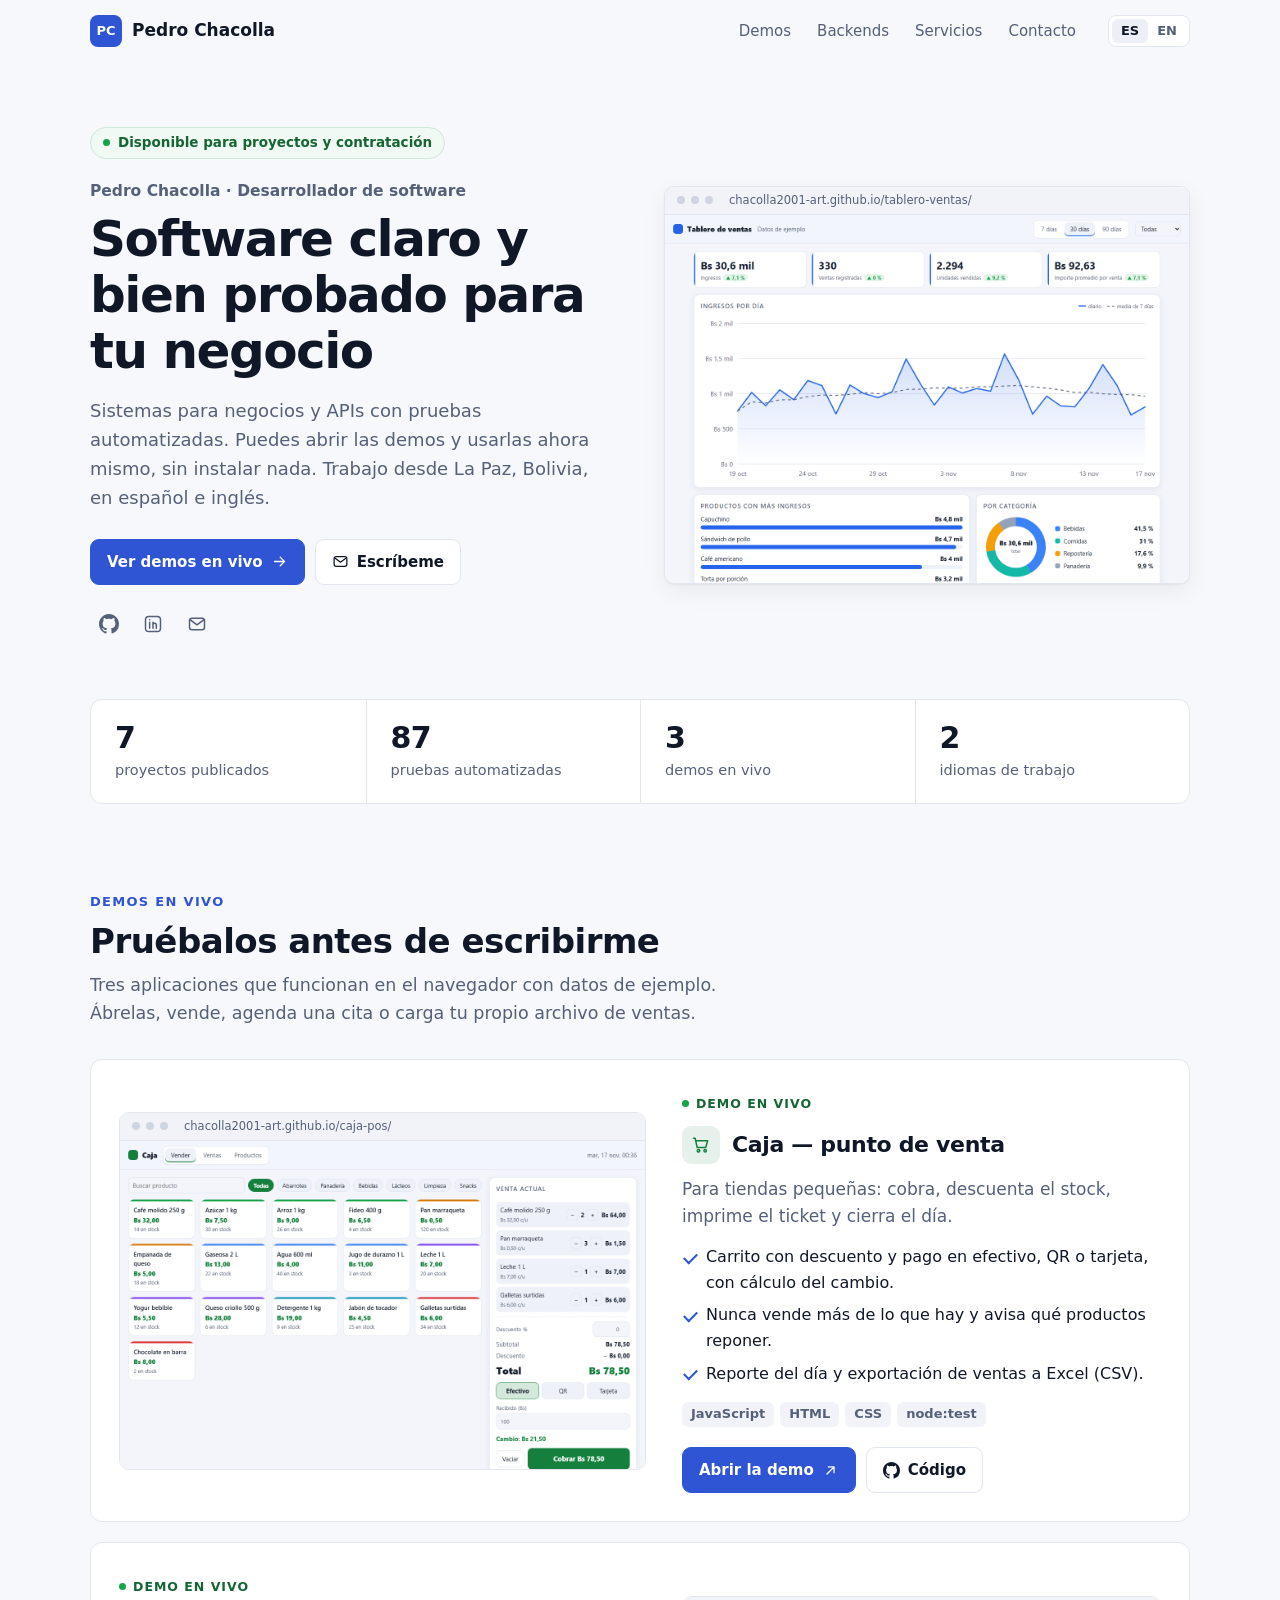
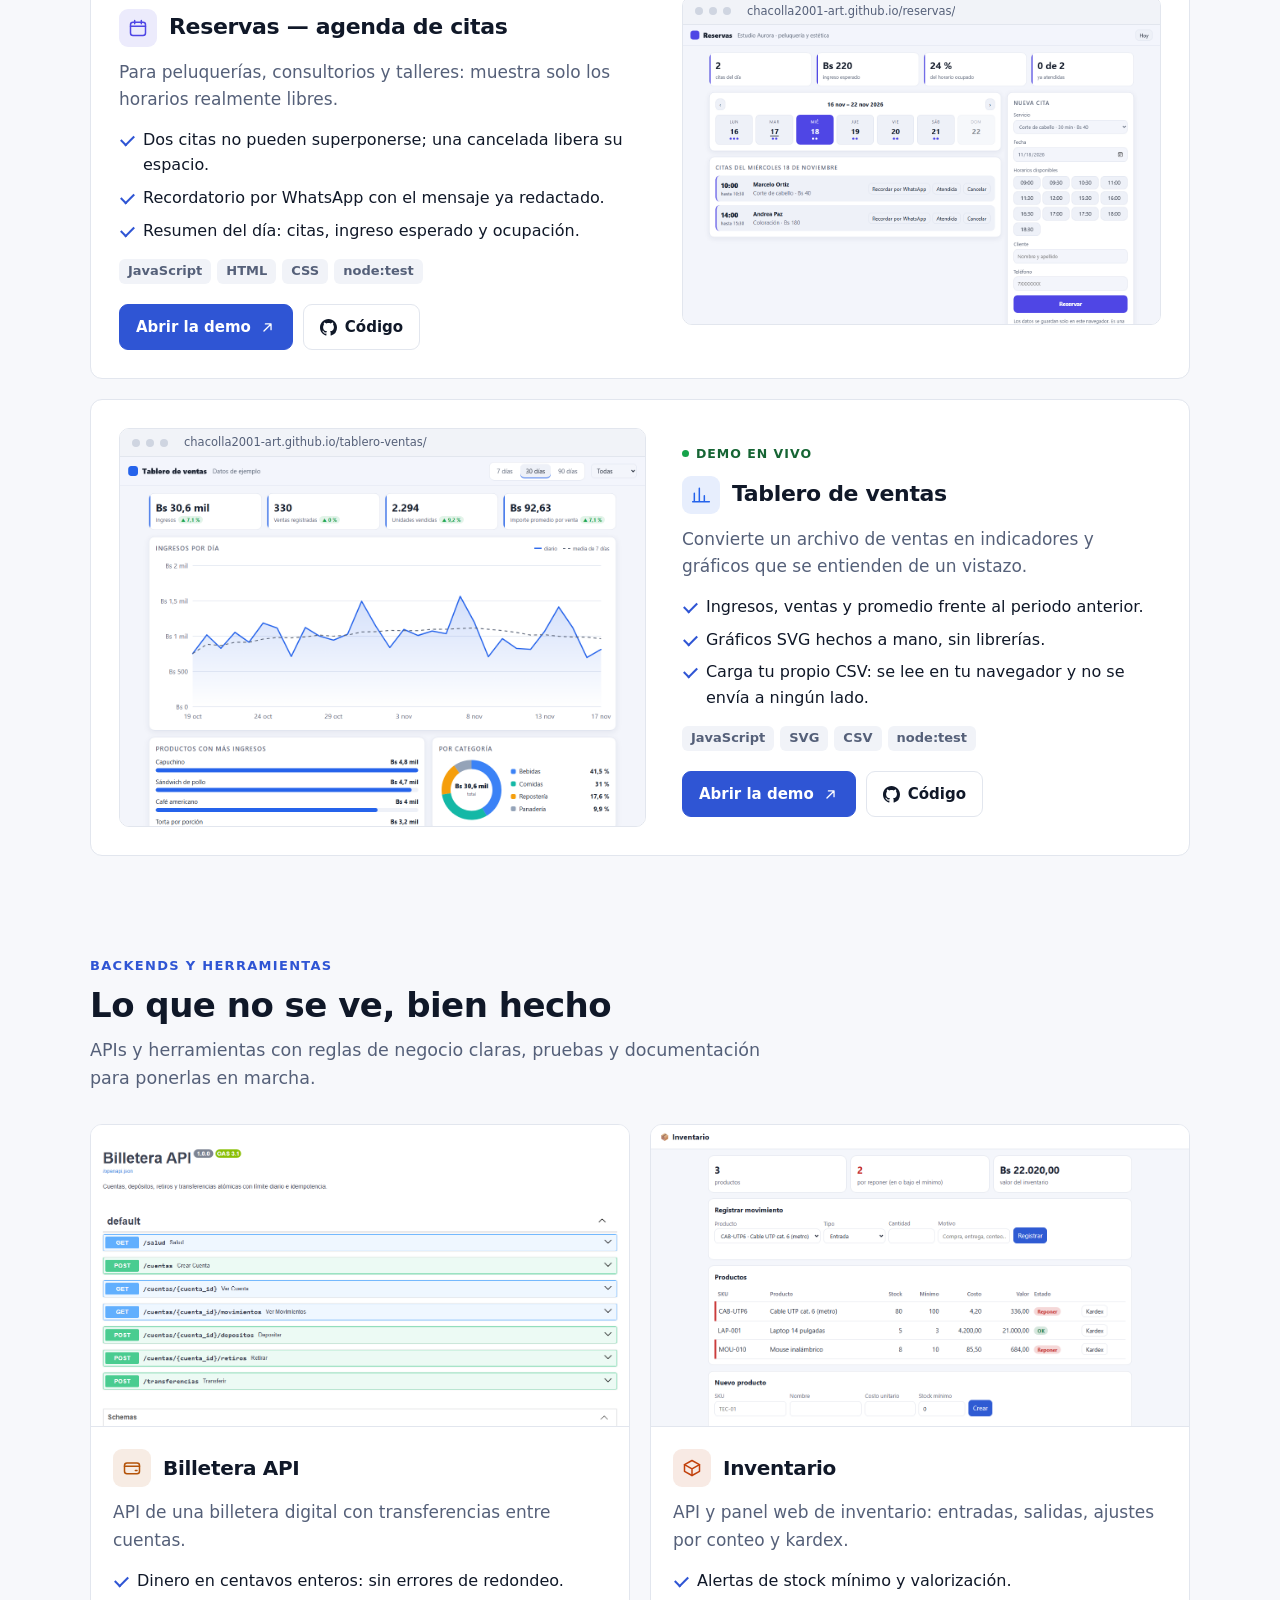
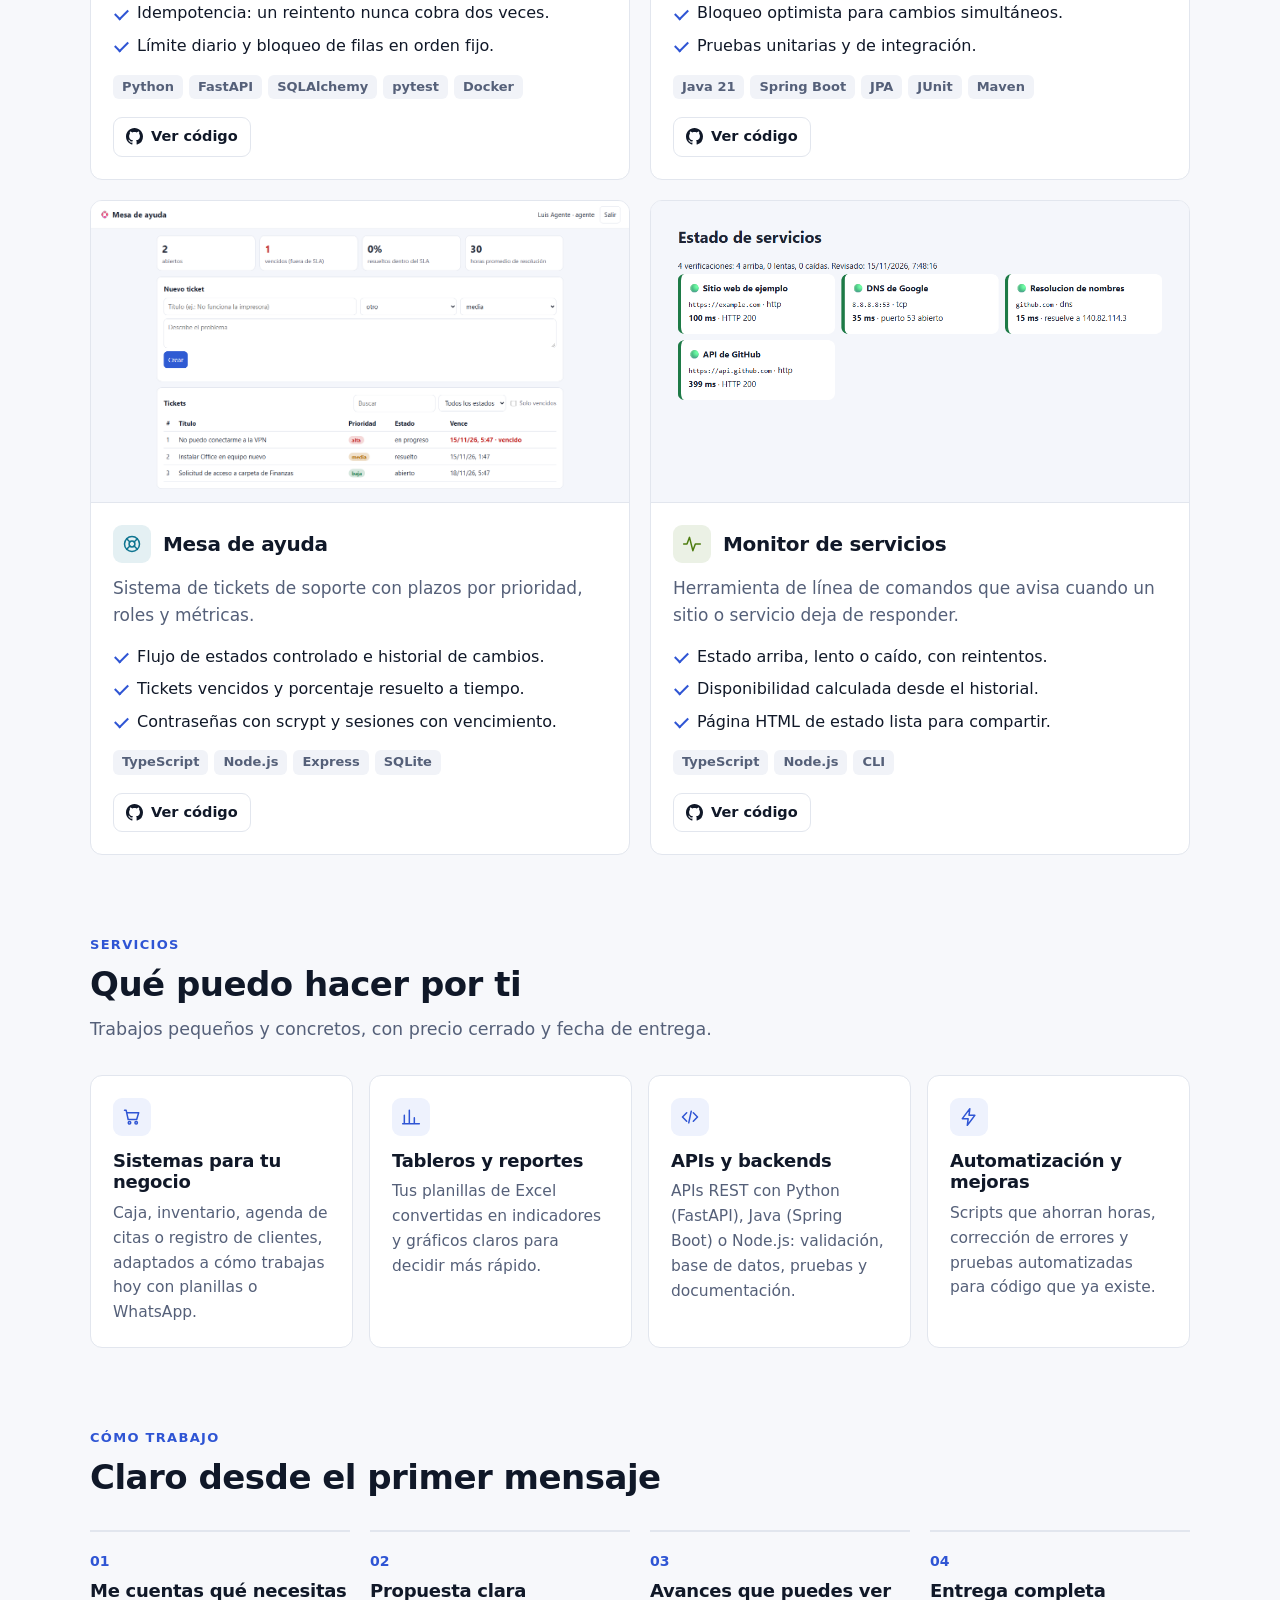
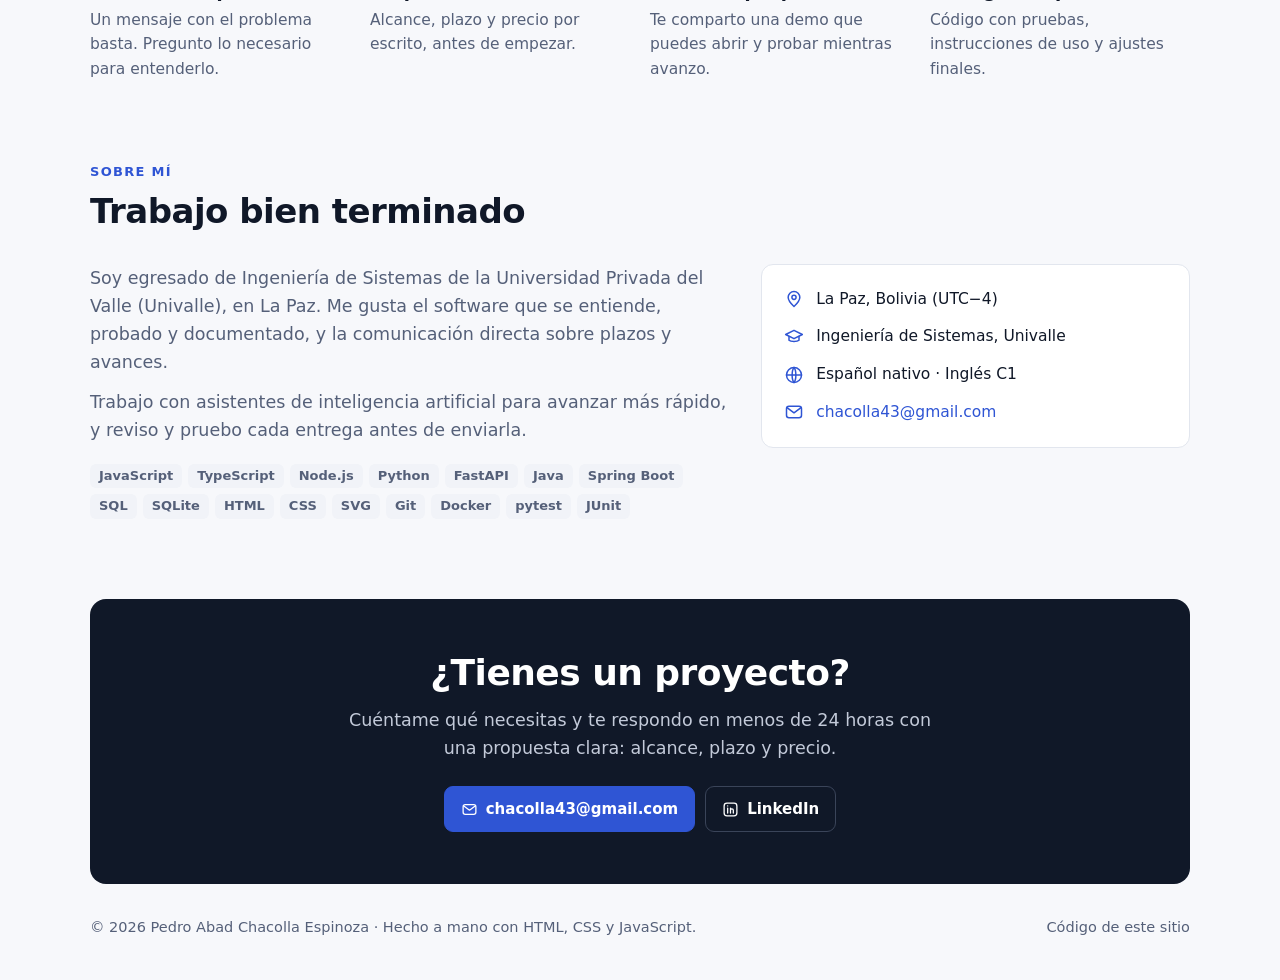
==== commit 9a7333cf: "Diseño sobrio: fondo claro, un color de acento y animaciones mínimas Co-Authored-By: Claude Fable 5." ====
--- a/index.html
+++ b/index.html
@@ -5,20 +5,17 @@
 <meta name="viewport" content="width=device-width, initial-scale=1">
 <title>Pedro Chacolla · Desarrollador de software</title>
 <meta name="description" content="Pedro Chacolla, desarrollador de software en La Paz, Bolivia. Sistemas para negocios (punto de venta, agenda de citas, tableros de ventas) y APIs con Python, Java y TypeScript. Demos en vivo.">
-<meta name="theme-color" content="#070b16">
+<meta name="theme-color" content="#f7f8fb">
 <meta property="og:type" content="website">
 <meta property="og:title" content="Pedro Chacolla · Desarrollador de software">
 <meta property="og:description" content="Pedro Chacolla, desarrollador de software en La Paz, Bolivia. Sistemas para negocios (punto de venta, agenda de citas, tableros de ventas) y APIs con Python, Java y TypeScript. Demos en vivo.">
 <meta property="og:image" content="https://chacolla2001-art.github.io/portafolio-web/img/tablero-ventas.png">
 <link rel="alternate" hreflang="en" href="en.html">
-<link rel="icon" href="data:image/svg+xml,%3Csvg xmlns='http://www.w3.org/2000/svg' viewBox='0 0 32 32'%3E%3Cdefs%3E%3ClinearGradient id='g' x1='0' y1='0' x2='1' y2='1'%3E%3Cstop stop-color='%237c5cff'/%3E%3Cstop offset='1' stop-color='%2322d3ee'/%3E%3C/linearGradient%3E%3C/defs%3E%3Crect width='32' height='32' rx='9' fill='url(%23g)'/%3E%3Ctext x='16' y='21.5' text-anchor='middle' font-family='Arial' font-weight='700' font-size='14' fill='white'%3EPC%3C/text%3E%3C/svg%3E">
+<link rel="icon" href="data:image/svg+xml,%3Csvg xmlns='http://www.w3.org/2000/svg' viewBox='0 0 32 32'%3E%3Crect width='32' height='32' rx='8' fill='%232f55d4'/%3E%3Ctext x='16' y='21.5' text-anchor='middle' font-family='Arial' font-weight='700' font-size='14' fill='white'%3EPC%3C/text%3E%3C/svg%3E">
 <link rel="stylesheet" href="estilos.css">
 <script>document.documentElement.classList.add('js')</script>
 </head>
 <body>
-<div class="fondo" aria-hidden="true"><i></i><i></i><i></i></div>
-<div class="progreso" aria-hidden="true"></div>
-
 <header class="nav">
   <div class="contenedor">
     <a class="marca" href="#"><b>PC</b>Pedro Chacolla</a>
@@ -33,10 +30,10 @@
       <div>
         <span class="estado ver"><i></i>Disponible para proyectos y contratación</span>
         <p class="nombre ver" style="--i:1">Pedro Chacolla · Desarrollador de software</p>
-        <h1 class="ver" style="--i:2">Construyo software para <span class="rota" data-frases='["cobrar sin errores","agendar sin choques","entender tus ventas","automatizar tareas"]'><span>cobrar sin errores</span></span></h1>
+        <h1 class="ver" style="--i:2">Software claro y bien probado para tu negocio</h1>
         <p class="resumen ver" style="--i:3">Sistemas para negocios y APIs con pruebas automatizadas. Puedes abrir las demos y usarlas ahora mismo, sin instalar nada. Trabajo desde La Paz, Bolivia, en español e inglés.</p>
         <div class="botones ver" style="--i:4">
-          <a class="boton principal" href="#demos">Ver demos en vivo <svg class="icono mueve" viewBox="0 0 24 24" aria-hidden="true"><path d="M5 12h14M13 6l6 6-6 6"/></svg></a>
+          <a class="boton principal" href="#demos">Ver demos en vivo <svg class="icono " viewBox="0 0 24 24" aria-hidden="true"><path d="M5 12h14M13 6l6 6-6 6"/></svg></a>
           <a class="boton" href="mailto:chacolla43@gmail.com?subject=Proyecto"><svg class="icono " viewBox="0 0 24 24" aria-hidden="true"><rect x="3" y="5" width="18" height="14" rx="3"/><path d="M4 7l8 6 8-6"/></svg> Escríbeme</a>
         </div>
         <div class="redes ver" style="--i:5">
@@ -45,36 +42,27 @@
           <a href="mailto:chacolla43@gmail.com?subject=Proyecto" aria-label="Escríbeme"><svg class="icono " viewBox="0 0 24 24" aria-hidden="true"><rect x="3" y="5" width="18" height="14" rx="3"/><path d="M4 7l8 6 8-6"/></svg></a>
         </div>
       </div>
-      <div class="vitrina ver" style="--i:3">
-        <a class="marco" href="https://chacolla2001-art.github.io/caja-pos/#demo" target="_blank" rel="noopener" tabindex="-1" aria-hidden="true">
-          <div class="barra"><i></i><i></i><i></i><span>Caja — punto de venta</span></div>
-          <img src="img/caja-pos.png" alt="" width="1280" height="800">
-        </a>
-        <a class="marco" href="https://chacolla2001-art.github.io/reservas/#demo" target="_blank" rel="noopener" tabindex="-1" aria-hidden="true">
-          <div class="barra"><i></i><i></i><i></i><span>Reservas — agenda de citas</span></div>
-          <img src="img/reservas.png" alt="" width="1280" height="800">
-        </a>
-        <a class="marco" href="https://chacolla2001-art.github.io/tablero-ventas/" target="_blank" rel="noopener" tabindex="-1" aria-hidden="true">
-          <div class="barra"><i></i><i></i><i></i><span>Tablero de ventas</span></div>
+      <div class="ver" style="--i:2">
+        <a class="marco" href="https://chacolla2001-art.github.io/tablero-ventas/" target="_blank" rel="noopener" aria-label="Abrir la demo: Tablero de ventas">
+          <div class="barra"><i></i><i></i><i></i><span>chacolla2001-art.github.io/tablero-ventas/</span></div>
           <img src="img/tablero-ventas.png" alt="" width="1280" height="900">
         </a>
       </div>
     </div>
     <div class="contenedor">
-      <div class="cifras">
-        <div class="cifra ver" style="--i:0"><b data-contar="7">7</b><span>proyectos publicados</span></div>
-        <div class="cifra ver" style="--i:1"><b data-contar="87">87</b><span>pruebas automatizadas</span></div>
-        <div class="cifra ver" style="--i:2"><b data-contar="3">3</b><span>demos en vivo</span></div>
-        <div class="cifra ver" style="--i:3"><b data-contar="2">2</b><span>idiomas de trabajo</span></div>
-      </div>
-    </div>
-    <div class="cinta" aria-hidden="true"><div><span>JavaScript</span><span>TypeScript</span><span>Node.js</span><span>Python</span><span>FastAPI</span><span>Java</span><span>Spring Boot</span><span>SQL</span><span>SQLite</span><span>HTML</span><span>CSS</span><span>SVG</span><span>Git</span><span>Docker</span><span>pytest</span><span>JUnit</span><span>JavaScript</span><span>TypeScript</span><span>Node.js</span><span>Python</span><span>FastAPI</span><span>Java</span><span>Spring Boot</span><span>SQL</span><span>SQLite</span><span>HTML</span><span>CSS</span><span>SVG</span><span>Git</span><span>Docker</span><span>pytest</span><span>JUnit</span></div></div>
+      <div class="cifras ver">
+        <div class="cifra"><b>7</b><span>proyectos publicados</span></div>
+        <div class="cifra"><b>87</b><span>pruebas automatizadas</span></div>
+        <div class="cifra"><b>3</b><span>demos en vivo</span></div>
+        <div class="cifra"><b>2</b><span>idiomas de trabajo</span></div>
+      </div>
+    </div>
   </section>
 
   <section id="demos">
     <div class="contenedor">
       <div class="titulo ver"><small>Demos en vivo</small><h2>Pruébalos antes de escribirme</h2><p>Tres aplicaciones que funcionan en el navegador con datos de ejemplo. Ábrelas, vende, agenda una cita o carga tu propio archivo de ventas.</p></div>
-      <article class="tarjeta proyecto demo ver" style="--c1:#22c55e;--c2:#14b8a6">
+      <article class="tarjeta proyecto demo ver" style="--c1:#15803d;--c2:#14b8a6">
         <a class="marco" href="https://chacolla2001-art.github.io/caja-pos/#demo" target="_blank" rel="noopener" aria-label="Abrir la demo: Caja — punto de venta">
           <div class="barra"><i></i><i></i><i></i><span>chacolla2001-art.github.io/caja-pos/</span></div>
           <img src="img/caja-pos.png" alt="Pantalla de venta con catálogo, carrito y cobro" width="1280" height="800">
@@ -86,12 +74,12 @@
           <ul><li>Carrito con descuento y pago en efectivo, QR o tarjeta, con cálculo del cambio.</li><li>Nunca vende más de lo que hay y avisa qué productos reponer.</li><li>Reporte del día y exportación de ventas a Excel (CSV).</li></ul>
           <div class="etiquetas"><span>JavaScript</span><span>HTML</span><span>CSS</span><span>node:test</span></div>
           <div class="acciones">
-            <a class="boton color" href="https://chacolla2001-art.github.io/caja-pos/#demo" target="_blank" rel="noopener">Abrir la demo <svg class="icono " viewBox="0 0 24 24" aria-hidden="true"><path d="M7 17L17 7M9 7h8v8"/></svg></a>
+            <a class="boton principal" href="https://chacolla2001-art.github.io/caja-pos/#demo" target="_blank" rel="noopener">Abrir la demo <svg class="icono " viewBox="0 0 24 24" aria-hidden="true"><path d="M7 17L17 7M9 7h8v8"/></svg></a>
             <a class="boton" href="https://github.com/chacolla2001-art/caja-pos" target="_blank" rel="noopener"><svg class="icono lleno" viewBox="0 0 16 16" aria-hidden="true"><path d="M8 0C3.58 0 0 3.58 0 8c0 3.54 2.29 6.53 5.47 7.59.4.07.55-.17.55-.38 0-.19-.01-.82-.01-1.49-2.01.37-2.53-.49-2.69-.94-.09-.23-.48-.94-.82-1.13-.28-.15-.68-.52-.01-.53.63-.01 1.08.58 1.23.82.72 1.21 1.87.87 2.33.66.07-.52.28-.87.51-1.07-1.78-.2-3.64-.89-3.64-3.95 0-.87.31-1.59.82-2.15-.08-.2-.36-1.02.08-2.12 0 0 .67-.21 2.2.82.64-.18 1.32-.27 2-.27s1.36.09 2 .27c1.53-1.04 2.2-.82 2.2-.82.44 1.1.16 1.92.08 2.12.51.56.82 1.27.82 2.15 0 3.07-1.87 3.75-3.65 3.95.29.25.54.73.54 1.48 0 1.07-.01 1.93-.01 2.2 0 .21.15.46.55.38A8.01 8.01 0 0016 8c0-4.42-3.58-8-8-8z"/></svg> Código</a>
           </div>
         </div>
       </article>
-      <article class="tarjeta proyecto demo ver" style="--c1:#a78bfa;--c2:#f472b6">
+      <article class="tarjeta proyecto demo ver" style="--c1:#4f46e5;--c2:#f472b6">
         <a class="marco" href="https://chacolla2001-art.github.io/reservas/#demo" target="_blank" rel="noopener" aria-label="Abrir la demo: Reservas — agenda de citas">
           <div class="barra"><i></i><i></i><i></i><span>chacolla2001-art.github.io/reservas/</span></div>
           <img src="img/reservas.png" alt="Agenda semanal con el formulario de nueva cita" width="1280" height="800" loading="lazy">
@@ -103,12 +91,12 @@
           <ul><li>Dos citas no pueden superponerse; una cancelada libera su espacio.</li><li>Recordatorio por WhatsApp con el mensaje ya redactado.</li><li>Resumen del día: citas, ingreso esperado y ocupación.</li></ul>
           <div class="etiquetas"><span>JavaScript</span><span>HTML</span><span>CSS</span><span>node:test</span></div>
           <div class="acciones">
-            <a class="boton color" href="https://chacolla2001-art.github.io/reservas/#demo" target="_blank" rel="noopener">Abrir la demo <svg class="icono " viewBox="0 0 24 24" aria-hidden="true"><path d="M7 17L17 7M9 7h8v8"/></svg></a>
+            <a class="boton principal" href="https://chacolla2001-art.github.io/reservas/#demo" target="_blank" rel="noopener">Abrir la demo <svg class="icono " viewBox="0 0 24 24" aria-hidden="true"><path d="M7 17L17 7M9 7h8v8"/></svg></a>
             <a class="boton" href="https://github.com/chacolla2001-art/reservas" target="_blank" rel="noopener"><svg class="icono lleno" viewBox="0 0 16 16" aria-hidden="true"><path d="M8 0C3.58 0 0 3.58 0 8c0 3.54 2.29 6.53 5.47 7.59.4.07.55-.17.55-.38 0-.19-.01-.82-.01-1.49-2.01.37-2.53-.49-2.69-.94-.09-.23-.48-.94-.82-1.13-.28-.15-.68-.52-.01-.53.63-.01 1.08.58 1.23.82.72 1.21 1.87.87 2.33.66.07-.52.28-.87.51-1.07-1.78-.2-3.64-.89-3.64-3.95 0-.87.31-1.59.82-2.15-.08-.2-.36-1.02.08-2.12 0 0 .67-.21 2.2.82.64-.18 1.32-.27 2-.27s1.36.09 2 .27c1.53-1.04 2.2-.82 2.2-.82.44 1.1.16 1.92.08 2.12.51.56.82 1.27.82 2.15 0 3.07-1.87 3.75-3.65 3.95.29.25.54.73.54 1.48 0 1.07-.01 1.93-.01 2.2 0 .21.15.46.55.38A8.01 8.01 0 0016 8c0-4.42-3.58-8-8-8z"/></svg> Código</a>
           </div>
         </div>
       </article>
-      <article class="tarjeta proyecto demo ver" style="--c1:#38bdf8;--c2:#818cf8">
+      <article class="tarjeta proyecto demo ver" style="--c1:#2563eb;--c2:#818cf8">
         <a class="marco" href="https://chacolla2001-art.github.io/tablero-ventas/" target="_blank" rel="noopener" aria-label="Abrir la demo: Tablero de ventas">
           <div class="barra"><i></i><i></i><i></i><span>chacolla2001-art.github.io/tablero-ventas/</span></div>
           <img src="img/tablero-ventas.png" alt="Tablero con indicadores, línea de ingresos y gráficos" width="1280" height="900" loading="lazy">
@@ -120,7 +108,7 @@
           <ul><li>Ingresos, ventas y promedio frente al periodo anterior.</li><li>Gráficos SVG hechos a mano, sin librerías.</li><li>Carga tu propio CSV: se lee en tu navegador y no se envía a ningún lado.</li></ul>
           <div class="etiquetas"><span>JavaScript</span><span>SVG</span><span>CSV</span><span>node:test</span></div>
           <div class="acciones">
-            <a class="boton color" href="https://chacolla2001-art.github.io/tablero-ventas/" target="_blank" rel="noopener">Abrir la demo <svg class="icono " viewBox="0 0 24 24" aria-hidden="true"><path d="M7 17L17 7M9 7h8v8"/></svg></a>
+            <a class="boton principal" href="https://chacolla2001-art.github.io/tablero-ventas/" target="_blank" rel="noopener">Abrir la demo <svg class="icono " viewBox="0 0 24 24" aria-hidden="true"><path d="M7 17L17 7M9 7h8v8"/></svg></a>
             <a class="boton" href="https://github.com/chacolla2001-art/tablero-ventas" target="_blank" rel="noopener"><svg class="icono lleno" viewBox="0 0 16 16" aria-hidden="true"><path d="M8 0C3.58 0 0 3.58 0 8c0 3.54 2.29 6.53 5.47 7.59.4.07.55-.17.55-.38 0-.19-.01-.82-.01-1.49-2.01.37-2.53-.49-2.69-.94-.09-.23-.48-.94-.82-1.13-.28-.15-.68-.52-.01-.53.63-.01 1.08.58 1.23.82.72 1.21 1.87.87 2.33.66.07-.52.28-.87.51-1.07-1.78-.2-3.64-.89-3.64-3.95 0-.87.31-1.59.82-2.15-.08-.2-.36-1.02.08-2.12 0 0 .67-.21 2.2.82.64-.18 1.32-.27 2-.27s1.36.09 2 .27c1.53-1.04 2.2-.82 2.2-.82.44 1.1.16 1.92.08 2.12.51.56.82 1.27.82 2.15 0 3.07-1.87 3.75-3.65 3.95.29.25.54.73.54 1.48 0 1.07-.01 1.93-.01 2.2 0 .21.15.46.55.38A8.01 8.01 0 0016 8c0-4.42-3.58-8-8-8z"/></svg> Código</a>
           </div>
         </div>
@@ -132,7 +120,7 @@
     <div class="contenedor">
       <div class="titulo ver"><small>Backends y herramientas</small><h2>Lo que no se ve, bien hecho</h2><p>APIs y herramientas con reglas de negocio claras, pruebas y documentación para ponerlas en marcha.</p></div>
       <div class="rejilla">
-        <article class="tarjeta proyecto ver" style="--c1:#fbbf24;--c2:#f97316;--i:0">
+        <article class="tarjeta proyecto ver" style="--c1:#b45309;--c2:#f97316;--i:0">
           <div class="imagen"><img src="img/billetera-api.png" alt="Documentación interactiva de la Billetera API" width="1280" height="900" loading="lazy"></div>
           <div class="cuerpo">
             <h3><span class="insignia"><svg class="icono " viewBox="0 0 24 24" aria-hidden="true"><rect x="3" y="6" width="18" height="13" rx="3"/><path d="M3 10h18M16 15h2"/></svg></span>Billetera API</h3>
@@ -142,7 +130,7 @@
             <div class="acciones"><a class="boton chico" href="https://github.com/chacolla2001-art/billetera-api" target="_blank" rel="noopener"><svg class="icono lleno" viewBox="0 0 16 16" aria-hidden="true"><path d="M8 0C3.58 0 0 3.58 0 8c0 3.54 2.29 6.53 5.47 7.59.4.07.55-.17.55-.38 0-.19-.01-.82-.01-1.49-2.01.37-2.53-.49-2.69-.94-.09-.23-.48-.94-.82-1.13-.28-.15-.68-.52-.01-.53.63-.01 1.08.58 1.23.82.72 1.21 1.87.87 2.33.66.07-.52.28-.87.51-1.07-1.78-.2-3.64-.89-3.64-3.95 0-.87.31-1.59.82-2.15-.08-.2-.36-1.02.08-2.12 0 0 .67-.21 2.2.82.64-.18 1.32-.27 2-.27s1.36.09 2 .27c1.53-1.04 2.2-.82 2.2-.82.44 1.1.16 1.92.08 2.12.51.56.82 1.27.82 2.15 0 3.07-1.87 3.75-3.65 3.95.29.25.54.73.54 1.48 0 1.07-.01 1.93-.01 2.2 0 .21.15.46.55.38A8.01 8.01 0 0016 8c0-4.42-3.58-8-8-8z"/></svg> Ver código</a></div>
           </div>
         </article>
-        <article class="tarjeta proyecto ver" style="--c1:#fb923c;--c2:#f43f5e;--i:1">
+        <article class="tarjeta proyecto ver" style="--c1:#c2410c;--c2:#f43f5e;--i:1">
           <div class="imagen"><img src="img/inventario-spring.png" alt="Panel web del inventario" width="1280" height="860" loading="lazy"></div>
           <div class="cuerpo">
             <h3><span class="insignia"><svg class="icono " viewBox="0 0 24 24" aria-hidden="true"><path d="M3 8l9-5 9 5v8l-9 5-9-5z"/><path d="M3 8l9 5 9-5M12 13v8"/></svg></span>Inventario</h3>
@@ -152,7 +140,7 @@
             <div class="acciones"><a class="boton chico" href="https://github.com/chacolla2001-art/inventario-spring" target="_blank" rel="noopener"><svg class="icono lleno" viewBox="0 0 16 16" aria-hidden="true"><path d="M8 0C3.58 0 0 3.58 0 8c0 3.54 2.29 6.53 5.47 7.59.4.07.55-.17.55-.38 0-.19-.01-.82-.01-1.49-2.01.37-2.53-.49-2.69-.94-.09-.23-.48-.94-.82-1.13-.28-.15-.68-.52-.01-.53.63-.01 1.08.58 1.23.82.72 1.21 1.87.87 2.33.66.07-.52.28-.87.51-1.07-1.78-.2-3.64-.89-3.64-3.95 0-.87.31-1.59.82-2.15-.08-.2-.36-1.02.08-2.12 0 0 .67-.21 2.2.82.64-.18 1.32-.27 2-.27s1.36.09 2 .27c1.53-1.04 2.2-.82 2.2-.82.44 1.1.16 1.92.08 2.12.51.56.82 1.27.82 2.15 0 3.07-1.87 3.75-3.65 3.95.29.25.54.73.54 1.48 0 1.07-.01 1.93-.01 2.2 0 .21.15.46.55.38A8.01 8.01 0 0016 8c0-4.42-3.58-8-8-8z"/></svg> Ver código</a></div>
           </div>
         </article>
-        <article class="tarjeta proyecto ver" style="--c1:#22d3ee;--c2:#3b82f6;--i:0">
+        <article class="tarjeta proyecto ver" style="--c1:#0e7490;--c2:#3b82f6;--i:0">
           <div class="imagen"><img src="img/mesa-de-ayuda.png" alt="Panel de la mesa de ayuda" width="1280" height="1000" loading="lazy"></div>
           <div class="cuerpo">
             <h3><span class="insignia"><svg class="icono " viewBox="0 0 24 24" aria-hidden="true"><circle cx="12" cy="12" r="9"/><circle cx="12" cy="12" r="3.5"/><path d="M5.6 5.6l3.9 3.9M14.5 14.5l3.9 3.9M18.4 5.6l-3.9 3.9M9.5 14.5l-3.9 3.9"/></svg></span>Mesa de ayuda</h3>
@@ -162,7 +150,7 @@
             <div class="acciones"><a class="boton chico" href="https://github.com/chacolla2001-art/mesa-de-ayuda" target="_blank" rel="noopener"><svg class="icono lleno" viewBox="0 0 16 16" aria-hidden="true"><path d="M8 0C3.58 0 0 3.58 0 8c0 3.54 2.29 6.53 5.47 7.59.4.07.55-.17.55-.38 0-.19-.01-.82-.01-1.49-2.01.37-2.53-.49-2.69-.94-.09-.23-.48-.94-.82-1.13-.28-.15-.68-.52-.01-.53.63-.01 1.08.58 1.23.82.72 1.21 1.87.87 2.33.66.07-.52.28-.87.51-1.07-1.78-.2-3.64-.89-3.64-3.95 0-.87.31-1.59.82-2.15-.08-.2-.36-1.02.08-2.12 0 0 .67-.21 2.2.82.64-.18 1.32-.27 2-.27s1.36.09 2 .27c1.53-1.04 2.2-.82 2.2-.82.44 1.1.16 1.92.08 2.12.51.56.82 1.27.82 2.15 0 3.07-1.87 3.75-3.65 3.95.29.25.54.73.54 1.48 0 1.07-.01 1.93-.01 2.2 0 .21.15.46.55.38A8.01 8.01 0 0016 8c0-4.42-3.58-8-8-8z"/></svg> Ver código</a></div>
           </div>
         </article>
-        <article class="tarjeta proyecto ver" style="--c1:#a3e635;--c2:#22c55e;--i:1">
+        <article class="tarjeta proyecto ver" style="--c1:#4d7c0f;--c2:#22c55e;--i:1">
           <div class="imagen"><img src="img/monitor-red.png" alt="Página de estado del monitor" width="1100" height="560" loading="lazy"></div>
           <div class="cuerpo">
             <h3><span class="insignia"><svg class="icono " viewBox="0 0 24 24" aria-hidden="true"><path d="M2 12h4l3-8 4 16 3-8h6"/></svg></span>Monitor de servicios</h3>
@@ -220,7 +208,7 @@
     <div class="contenedor">
       <div class="titulo ver"><small>Sobre mí</small><h2>Trabajo bien terminado</h2></div>
       <div class="sobre">
-        <div class="texto ver"><p>Soy egresado de Ingeniería de Sistemas de la Universidad Privada del Valle (Univalle), en La Paz. Me gusta el software que se entiende, probado y documentado, y la comunicación directa sobre plazos y avances.</p><p>Trabajo con asistentes de inteligencia artificial para avanzar más rápido, y reviso y pruebo cada entrega antes de enviarla.</p></div>
+        <div class="texto ver"><p>Soy egresado de Ingeniería de Sistemas de la Universidad Privada del Valle (Univalle), en La Paz. Me gusta el software que se entiende, probado y documentado, y la comunicación directa sobre plazos y avances.</p><p>Trabajo con asistentes de inteligencia artificial para avanzar más rápido, y reviso y pruebo cada entrega antes de enviarla.</p><div class="etiquetas"><span>JavaScript</span><span>TypeScript</span><span>Node.js</span><span>Python</span><span>FastAPI</span><span>Java</span><span>Spring Boot</span><span>SQL</span><span>SQLite</span><span>HTML</span><span>CSS</span><span>SVG</span><span>Git</span><span>Docker</span><span>pytest</span><span>JUnit</span></div></div>
         <div class="tarjeta datos ver" style="--i:1">
           <p><svg class="icono " viewBox="0 0 24 24" aria-hidden="true"><path d="M12 21s7-6.2 7-11a7 7 0 10-14 0c0 4.8 7 11 7 11z"/><circle cx="12" cy="10" r="2.5"/></svg> La Paz, Bolivia (UTC−4)</p>
           <p><svg class="icono " viewBox="0 0 24 24" aria-hidden="true"><path d="M2 9l10-5 10 5-10 5z"/><path d="M6 11.5V16c2 2 10 2 12 0v-4.5"/></svg> Ingeniería de Sistemas, Univalle</p>
--- a/estilos.css
+++ b/estilos.css
@@ -1,243 +1,177 @@
-/* Portafolio 2.0 — Pedro Chacolla. Sin librerías ni fuentes externas. */
+/* Portafolio — Pedro Chacolla. Diseño sobrio: fondo claro, un color de acento y animaciones mínimas.
+   Sin librerías ni fuentes externas. */
 :root {
-  --fondo: #070b16;
-  --fondo-2: #0c1324;
-  --panel: rgba(255, 255, 255, .045);
-  --panel-2: rgba(255, 255, 255, .08);
-  --borde: rgba(255, 255, 255, .1);
-  --texto: #eef1f8;
-  --suave: #9eabc6;
-  --a1: #7c5cff;
-  --a2: #22d3ee;
-  --a3: #34d399;
-  --radio: 18px;
-  --ancho: 1140px;
+  --fondo: #f7f8fb;
+  --panel: #ffffff;
+  --borde: #e2e6ee;
+  --texto: #101828;
+  --suave: #556079;
+  --acento: #2f55d4;
+  --acento-fuerte: #2443b0;
+  --acento-suave: #eef2fd;
+  --oscuro: #101828;
+  --radio: 12px;
+  --ancho: 1100px;
+  --sombra: 0 1px 2px rgba(16, 24, 40, .05), 0 8px 24px rgba(16, 24, 40, .06);
   --fuente: system-ui, -apple-system, 'Segoe UI', Roboto, 'Helvetica Neue', Arial, sans-serif;
 }
 
 * { box-sizing: border-box; }
-html { scroll-behavior: smooth; scroll-padding-top: 84px; }
-body {
-  margin: 0;
-  font-family: var(--fuente);
-  font-size: 17px;
-  line-height: 1.6;
-  color: var(--texto);
-  background: var(--fondo);
-  -webkit-font-smoothing: antialiased;
-  overflow-x: hidden;
-}
+html { scroll-behavior: smooth; scroll-padding-top: 80px; }
+body { margin: 0; font-family: var(--fuente); font-size: 17px; line-height: 1.6; color: var(--texto); background: var(--fondo); -webkit-font-smoothing: antialiased; }
 img { max-width: 100%; height: auto; display: block; }
 a { color: inherit; text-decoration: none; }
-h1, h2, h3 { line-height: 1.15; letter-spacing: -.02em; margin: 0; }
+h1, h2, h3 { line-height: 1.2; letter-spacing: -.015em; margin: 0; }
 p { margin: 0; }
 ul { margin: 0; padding: 0; list-style: none; }
-.icono { width: 22px; height: 22px; flex: none; fill: none; stroke: currentColor; stroke-width: 1.8; stroke-linecap: round; stroke-linejoin: round; }
+.icono { width: 20px; height: 20px; flex: none; fill: none; stroke: currentColor; stroke-width: 1.8; stroke-linecap: round; stroke-linejoin: round; }
 .icono.lleno { fill: currentColor; stroke: none; }
 .contenedor { width: min(var(--ancho), 100% - 40px); margin-inline: auto; }
-:focus-visible { outline: 2px solid var(--a2); outline-offset: 3px; border-radius: 8px; }
+:focus-visible { outline: 2px solid var(--acento); outline-offset: 3px; border-radius: 6px; }
 
-/* Fondo animado */
-.fondo { position: fixed; inset: 0; z-index: -1; overflow: hidden; pointer-events: none; }
-.fondo i { position: absolute; border-radius: 50%; filter: blur(90px); opacity: .5; will-change: transform; }
-.fondo i:nth-child(1) { width: 520px; height: 520px; left: -140px; top: -160px; background: var(--a1); animation: flotar-a 22s ease-in-out infinite alternate; }
-.fondo i:nth-child(2) { width: 460px; height: 460px; right: -120px; top: 12%; background: var(--a2); opacity: .32; animation: flotar-b 26s ease-in-out infinite alternate; }
-.fondo i:nth-child(3) { width: 520px; height: 520px; left: 30%; bottom: -260px; background: var(--a3); opacity: .2; animation: flotar-a 30s ease-in-out infinite alternate-reverse; }
-.fondo::after {
-  content: ''; position: absolute; inset: 0;
-  background-image: linear-gradient(rgba(255,255,255,.035) 1px, transparent 1px), linear-gradient(90deg, rgba(255,255,255,.035) 1px, transparent 1px);
-  background-size: 56px 56px;
-  mask-image: radial-gradient(ellipse 80% 60% at 50% 0%, #000 30%, transparent 75%);
-  -webkit-mask-image: radial-gradient(ellipse 80% 60% at 50% 0%, #000 30%, transparent 75%);
-}
-@keyframes flotar-a { to { transform: translate(120px, 90px) scale(1.15); } }
-@keyframes flotar-b { to { transform: translate(-140px, 120px) scale(.9); } }
-
-/* Barra de progreso y navegación */
-.progreso { position: fixed; inset: 0 0 auto 0; height: 3px; z-index: 30; transform-origin: 0 50%; transform: scaleX(0); background: linear-gradient(90deg, var(--a1), var(--a2), var(--a3)); }
-.nav { position: sticky; top: 0; z-index: 20; backdrop-filter: blur(14px); -webkit-backdrop-filter: blur(14px); background: rgba(7, 11, 22, .72); border-bottom: 1px solid transparent; transition: border-color .3s; }
+/* Navegación */
+.nav { position: sticky; top: 0; z-index: 20; background: rgba(247, 248, 251, .9); backdrop-filter: blur(10px); -webkit-backdrop-filter: blur(10px); border-bottom: 1px solid transparent; transition: border-color .2s; }
 .nav.con-borde { border-bottom-color: var(--borde); }
-.nav .contenedor { display: flex; align-items: center; gap: 22px; height: 64px; }
-.marca { display: flex; align-items: center; gap: 10px; font-weight: 700; letter-spacing: -.01em; }
-.marca b { display: grid; place-items: center; width: 34px; height: 34px; border-radius: 10px; font-size: 14px; color: #fff; background: linear-gradient(135deg, var(--a1), var(--a2)); box-shadow: 0 6px 20px rgba(124, 92, 255, .45); }
-.nav nav { display: flex; gap: 4px; margin-left: auto; }
-.nav nav a { padding: 8px 12px; border-radius: 10px; font-size: 15px; color: var(--suave); transition: color .2s, background .2s; }
-.nav nav a:hover { color: var(--texto); background: var(--panel); }
-.idioma { display: flex; padding: 3px; border: 1px solid var(--borde); border-radius: 999px; font-size: 13px; font-weight: 600; }
-.idioma > * { padding: 3px 10px; border-radius: 999px; color: var(--suave); }
-.idioma b { color: #fff; background: var(--panel-2); }
+.nav .contenedor { display: flex; align-items: center; gap: 20px; height: 62px; }
+.marca { display: flex; align-items: center; gap: 10px; font-weight: 700; }
+.marca b { display: grid; place-items: center; width: 32px; height: 32px; border-radius: 8px; font-size: 13px; color: #fff; background: var(--acento); }
+.nav nav { display: flex; gap: 2px; margin-left: auto; }
+.nav nav a { padding: 7px 12px; border-radius: 8px; font-size: 15px; color: var(--suave); transition: color .15s, background .15s; }
+.nav nav a:hover { color: var(--texto); background: #eceff5; }
+.idioma { display: flex; padding: 3px; border: 1px solid var(--borde); border-radius: 8px; font-size: 13px; font-weight: 600; background: var(--panel); }
+.idioma > * { padding: 2px 9px; border-radius: 6px; color: var(--suave); }
+.idioma b { color: var(--texto); background: #eceff5; }
 .idioma a:hover { color: var(--texto); }
 
 /* Botones */
-.boton { display: inline-flex; align-items: center; gap: 8px; padding: 11px 18px; border-radius: 12px; border: 1px solid var(--borde); background: var(--panel); font-weight: 600; font-size: 15.5px; transition: transform .2s, background .2s, border-color .2s, box-shadow .2s; }
-.boton:hover { transform: translateY(-2px); background: var(--panel-2); border-color: rgba(255,255,255,.22); }
-.boton .icono { width: 18px; height: 18px; transition: transform .2s; }
-.boton:hover .icono.mueve { transform: translateX(3px); }
-.boton.principal { position: relative; overflow: hidden; border: 0; color: #fff; background: linear-gradient(120deg, var(--a1), #5b8cff 55%, var(--a2)); background-size: 180% 100%; box-shadow: 0 10px 30px rgba(124, 92, 255, .4); animation: degradado 8s ease infinite alternate; }
-.boton.principal:hover { box-shadow: 0 14px 38px rgba(124, 92, 255, .55); }
-.boton.principal::after { content: ''; position: absolute; top: 0; bottom: 0; width: 40%; left: -60%; background: linear-gradient(100deg, transparent, rgba(255,255,255,.35), transparent); transform: skewX(-20deg); }
-.boton.principal:hover::after { animation: brillo .8s ease; }
-.boton.chico { padding: 8px 13px; font-size: 14.5px; border-radius: 10px; }
-@keyframes degradado { to { background-position: 100% 0; } }
-@keyframes brillo { to { left: 130%; } }
+.boton { display: inline-flex; align-items: center; gap: 8px; padding: 10px 16px; border-radius: 9px; border: 1px solid var(--borde); background: var(--panel); font-weight: 600; font-size: 15px; color: var(--texto); transition: background .15s, border-color .15s, color .15s; }
+.boton:hover { border-color: #c5ccdb; background: #f3f5f9; }
+.boton .icono { width: 17px; height: 17px; }
+.boton.principal { border-color: var(--acento); background: var(--acento); color: #fff; }
+.boton.principal:hover { background: var(--acento-fuerte); border-color: var(--acento-fuerte); }
+.boton.chico { padding: 7px 12px; font-size: 14.5px; }
 
 /* Portada */
-.portada { padding: 72px 0 40px; }
-.portada .dupla { display: grid; grid-template-columns: 1.05fr .95fr; gap: 48px; align-items: center; }
-.estado { display: inline-flex; align-items: center; gap: 9px; padding: 6px 14px 6px 12px; border: 1px solid rgba(52, 211, 153, .35); border-radius: 999px; background: rgba(52, 211, 153, .09); color: #a7f3d0; font-size: 14px; font-weight: 600; }
-.estado i { width: 8px; height: 8px; border-radius: 50%; background: var(--a3); box-shadow: 0 0 0 0 rgba(52, 211, 153, .7); animation: latido 2s infinite; }
-@keyframes latido { 70% { box-shadow: 0 0 0 9px rgba(52, 211, 153, 0); } 100% { box-shadow: 0 0 0 0 rgba(52, 211, 153, 0); } }
-.portada .nombre { margin-top: 22px; color: var(--suave); font-weight: 600; letter-spacing: .02em; }
-.portada h1 { margin-top: 8px; font-size: clamp(38px, 5.4vw, 64px); font-weight: 800; letter-spacing: -.035em; }
-.rota { display: block; min-height: 1.2em; background: linear-gradient(90deg, var(--a2), var(--a1) 45%, #f472b6 80%, var(--a2)); background-size: 220% 100%; -webkit-background-clip: text; background-clip: text; color: transparent; animation: degradado 6s linear infinite alternate; }
-.rota span { display: inline-block; transition: opacity .35s, transform .35s; }
-.rota span.sale { opacity: 0; transform: translateY(-.35em); }
-.rota span.entra { opacity: 0; transform: translateY(.35em); transition: none; }
-.portada .resumen { margin-top: 20px; max-width: 34em; font-size: 19px; color: var(--suave); }
-.portada .botones { display: flex; flex-wrap: wrap; gap: 12px; margin-top: 28px; }
-.redes { display: flex; gap: 8px; margin-top: 22px; }
-.redes a { display: grid; place-items: center; width: 40px; height: 40px; border-radius: 12px; border: 1px solid var(--borde); color: var(--suave); transition: color .2s, transform .2s, border-color .2s; }
-.redes a:hover { color: #fff; transform: translateY(-2px); border-color: rgba(255,255,255,.25); }
+.portada { padding: 64px 0 8px; }
+.portada .dupla { display: grid; grid-template-columns: 1fr 1fr; gap: 48px; align-items: center; }
+.estado { display: inline-flex; align-items: center; gap: 8px; padding: 4px 12px; border: 1px solid #cfe8d9; border-radius: 999px; background: #f0f9f3; color: #166534; font-size: 13.5px; font-weight: 600; }
+.estado i { width: 7px; height: 7px; border-radius: 50%; background: #16a34a; }
+.portada .nombre { margin-top: 20px; color: var(--suave); font-weight: 600; font-size: 15.5px; }
+.portada h1 { margin-top: 8px; font-size: clamp(34px, 4.4vw, 50px); font-weight: 750; letter-spacing: -.03em; line-height: 1.12; }
+.portada .resumen { margin-top: 18px; max-width: 32em; font-size: 18px; color: var(--suave); }
+.portada .botones { display: flex; flex-wrap: wrap; gap: 10px; margin-top: 26px; }
+.redes { display: flex; gap: 6px; margin-top: 20px; }
+.redes a { display: grid; place-items: center; width: 38px; height: 38px; border-radius: 9px; color: var(--suave); transition: color .15s, background .15s; }
+.redes a:hover { color: var(--texto); background: #eceff5; }
 
-/* Capturas flotantes de la portada */
-.vitrina { position: relative; height: 440px; perspective: 1400px; }
-.marco { border-radius: 14px; border: 1px solid var(--borde); background: #0d1426; overflow: hidden; box-shadow: 0 30px 70px rgba(0, 0, 0, .55); }
-.marco .barra { display: flex; align-items: center; gap: 6px; height: 28px; padding: 0 12px; background: rgba(255,255,255,.05); border-bottom: 1px solid var(--borde); }
-.marco .barra i { width: 9px; height: 9px; border-radius: 50%; background: #ff5f57; }
-.marco .barra i:nth-child(2) { background: #febc2e; }
-.marco .barra i:nth-child(3) { background: #28c840; }
+/* Marco de ventana para las capturas */
+.marco { display: block; border-radius: 10px; border: 1px solid var(--borde); background: var(--panel); overflow: hidden; box-shadow: var(--sombra); }
+.marco .barra { display: flex; align-items: center; gap: 6px; height: 28px; padding: 0 12px; background: #f1f3f8; border-bottom: 1px solid var(--borde); }
+.marco .barra i { width: 8px; height: 8px; border-radius: 50%; background: #cfd5e1; }
 .marco .barra span { margin-left: 10px; font-size: 11.5px; color: var(--suave); white-space: nowrap; overflow: hidden; text-overflow: ellipsis; }
-.vitrina .marco { position: absolute; width: 78%; transition: transform .5s cubic-bezier(.2, .8, .2, 1), z-index 0s; }
-.vitrina .marco:nth-child(1) { left: 0; top: 0; z-index: 1; transform: rotateY(14deg) rotateX(4deg) translate(var(--px, 0), var(--py, 0)); animation: mecer 9s ease-in-out infinite alternate; }
-.vitrina .marco:nth-child(2) { right: 0; top: 96px; z-index: 2; transform: rotateY(-10deg) rotateX(3deg); animation: mecer 11s ease-in-out -3s infinite alternate-reverse; }
-.vitrina .marco:nth-child(3) { left: 8%; top: 212px; z-index: 3; transform: rotateY(8deg) rotateX(2deg); animation: mecer 10s ease-in-out -6s infinite alternate; }
-.vitrina .marco:hover { z-index: 5; animation-play-state: paused; }
-@keyframes mecer { from { translate: 0 -8px; } to { translate: 0 10px; } }
 
 /* Cifras */
-.cifras { display: grid; grid-template-columns: repeat(4, 1fr); gap: 14px; margin-top: 56px; }
-.cifra { padding: 18px 20px; border: 1px solid var(--borde); border-radius: var(--radio); background: var(--panel); }
-.cifra b { display: block; font-size: 34px; font-weight: 800; letter-spacing: -.03em; font-variant-numeric: tabular-nums; background: linear-gradient(120deg, #fff, var(--a2)); -webkit-background-clip: text; background-clip: text; color: transparent; }
+.cifras { display: grid; grid-template-columns: repeat(4, 1fr); margin-top: 56px; border: 1px solid var(--borde); border-radius: var(--radio); background: var(--panel); }
+.cifra { padding: 20px 24px; border-left: 1px solid var(--borde); }
+.cifra:first-child { border-left: 0; }
+.cifra b { display: block; font-size: 30px; font-weight: 750; letter-spacing: -.02em; font-variant-numeric: tabular-nums; line-height: 1.2; }
 .cifra span { color: var(--suave); font-size: 14.5px; }
 
-/* Cinta de tecnologías */
-.cinta { margin-top: 44px; padding: 16px 0; border-block: 1px solid var(--borde); overflow: hidden; mask-image: linear-gradient(90deg, transparent, #000 12%, #000 88%, transparent); -webkit-mask-image: linear-gradient(90deg, transparent, #000 12%, #000 88%, transparent); }
-.cinta div { display: flex; gap: 44px; width: max-content; animation: correr 38s linear infinite; }
-.cinta:hover div { animation-play-state: paused; }
-.cinta span { color: var(--suave); font-weight: 600; font-size: 15px; white-space: nowrap; }
-.cinta span::before { content: ''; display: inline-block; width: 6px; height: 6px; margin-right: 44px; border-radius: 50%; background: linear-gradient(135deg, var(--a1), var(--a2)); vertical-align: middle; }
-@keyframes correr { to { transform: translateX(-50%); } }
+/* Secciones */
+section { padding: 80px 0 0; }
+.titulo { max-width: 40em; margin-bottom: 32px; }
+.titulo small { display: block; margin-bottom: 8px; font-size: 13px; font-weight: 700; letter-spacing: .1em; text-transform: uppercase; color: var(--acento); }
+.titulo h2 { font-size: clamp(26px, 3.2vw, 34px); font-weight: 750; }
+.titulo p { margin-top: 10px; color: var(--suave); font-size: 17.5px; }
 
-/* Secciones */
-section { padding: 84px 0 0; }
-.titulo { max-width: 40em; margin-bottom: 36px; }
-.titulo small { display: inline-block; margin-bottom: 10px; font-size: 13px; font-weight: 700; letter-spacing: .14em; text-transform: uppercase; background: linear-gradient(90deg, var(--a2), var(--a1)); -webkit-background-clip: text; background-clip: text; color: transparent; }
-.titulo h2 { font-size: clamp(28px, 3.6vw, 40px); font-weight: 800; }
-.titulo p { margin-top: 12px; color: var(--suave); font-size: 18px; }
-
-/* Tarjetas con foco de luz */
-.tarjeta { position: relative; border: 1px solid var(--borde); border-radius: var(--radio); background: var(--panel); overflow: hidden; transition: transform .3s cubic-bezier(.2, .8, .2, 1), border-color .3s, box-shadow .3s; }
-.tarjeta::before { content: ''; position: absolute; inset: 0; pointer-events: none; opacity: 0; transition: opacity .3s; background: radial-gradient(420px circle at var(--mx, 50%) var(--my, 0%), color-mix(in srgb, var(--c1, var(--a1)) 26%, transparent), transparent 62%); }
-.tarjeta:hover { transform: translateY(-5px); border-color: color-mix(in srgb, var(--c1, var(--a1)) 55%, transparent); box-shadow: 0 24px 60px -20px color-mix(in srgb, var(--c1, var(--a1)) 55%, transparent); }
-.tarjeta:hover::before { opacity: 1; }
-.tarjeta > * { position: relative; }
+/* Tarjetas */
+.tarjeta { border: 1px solid var(--borde); border-radius: var(--radio); background: var(--panel); overflow: hidden; transition: border-color .2s, box-shadow .2s, transform .2s; }
+.tarjeta:hover { border-color: #cdd4e2; box-shadow: var(--sombra); transform: translateY(-2px); }
+.insignia { display: grid; place-items: center; flex: none; width: 38px; height: 38px; border-radius: 9px; color: var(--c1, var(--acento)); background: color-mix(in srgb, var(--c1, var(--acento)) 11%, #fff); }
 
 /* Demos en vivo */
-.demo { display: grid; grid-template-columns: 1.1fr 1fr; gap: 36px; align-items: center; padding: 30px; margin-bottom: 22px; }
+.demo { display: grid; grid-template-columns: 1.1fr 1fr; gap: 36px; align-items: center; padding: 28px; margin-bottom: 20px; }
 .demo:nth-of-type(even) .marco { order: 2; }
-.demo .marco { box-shadow: 0 20px 50px rgba(0,0,0,.45); }
-.demo .marco img { transition: transform .6s cubic-bezier(.2, .8, .2, 1); }
-.demo:hover .marco img { transform: scale(1.035); }
-.sello { display: inline-flex; align-items: center; gap: 8px; margin-bottom: 14px; padding: 5px 12px; border-radius: 999px; font-size: 12.5px; font-weight: 700; letter-spacing: .06em; text-transform: uppercase; color: var(--c1); background: color-mix(in srgb, var(--c1) 14%, transparent); border: 1px solid color-mix(in srgb, var(--c1) 35%, transparent); }
-.sello i { width: 7px; height: 7px; border-radius: 50%; background: var(--c1); animation: parpadeo 1.6s ease-in-out infinite; }
-@keyframes parpadeo { 50% { opacity: .25; } }
-.proyecto h3 { display: flex; align-items: center; gap: 12px; font-size: 25px; font-weight: 750; }
-.proyecto h3 .insignia { display: grid; place-items: center; width: 42px; height: 42px; border-radius: 12px; color: #fff; background: linear-gradient(135deg, var(--c1), var(--c2)); box-shadow: 0 8px 22px -6px var(--c1); }
+.demo .marco { box-shadow: none; }
+.sello { display: inline-flex; align-items: center; gap: 7px; margin-bottom: 12px; font-size: 12.5px; font-weight: 700; letter-spacing: .08em; text-transform: uppercase; color: #166534; }
+.sello i { width: 7px; height: 7px; border-radius: 50%; background: #16a34a; }
+.proyecto h3 { display: flex; align-items: center; gap: 12px; font-size: 22px; font-weight: 700; }
 .proyecto .que { margin-top: 12px; color: var(--suave); }
-.proyecto ul { margin-top: 14px; display: grid; gap: 8px; }
-.proyecto li { position: relative; padding-left: 26px; font-size: 16px; }
-.proyecto li::before { content: ''; position: absolute; left: 2px; top: .5em; width: 12px; height: 7px; border-left: 2px solid var(--c1); border-bottom: 2px solid var(--c1); transform: rotate(-45deg); }
-.etiquetas { display: flex; flex-wrap: wrap; gap: 7px; margin-top: 18px; }
-.etiquetas span { padding: 3px 10px; border-radius: 999px; font-size: 13px; font-weight: 600; color: var(--suave); background: rgba(255,255,255,.06); border: 1px solid var(--borde); }
-.proyecto .acciones { display: flex; flex-wrap: wrap; gap: 10px; margin-top: 22px; }
-.boton.color { border: 0; color: #06101c; background: linear-gradient(120deg, var(--c1), var(--c2)); box-shadow: 0 10px 26px -8px var(--c1); }
-.boton.color:hover { background: linear-gradient(120deg, var(--c1), var(--c2)); filter: brightness(1.08); }
+.proyecto ul { margin-top: 14px; display: grid; gap: 7px; }
+.proyecto li { position: relative; padding-left: 24px; font-size: 16px; }
+.proyecto li::before { content: ''; position: absolute; left: 2px; top: .52em; width: 11px; height: 6px; border-left: 2px solid var(--acento); border-bottom: 2px solid var(--acento); transform: rotate(-45deg); }
+.etiquetas { display: flex; flex-wrap: wrap; gap: 6px; margin-top: 16px; }
+.etiquetas span { padding: 2px 9px; border-radius: 6px; font-size: 13px; font-weight: 600; color: var(--suave); background: #f1f3f8; }
+.proyecto .acciones { display: flex; flex-wrap: wrap; gap: 10px; margin-top: 20px; }
 
 /* Backends */
-.rejilla { display: grid; grid-template-columns: repeat(2, 1fr); gap: 22px; }
+.rejilla { display: grid; grid-template-columns: repeat(2, 1fr); gap: 20px; }
 .rejilla .proyecto { display: flex; flex-direction: column; }
-.rejilla .proyecto .imagen { aspect-ratio: 16 / 9; overflow: hidden; border-bottom: 1px solid var(--borde); background: #0d1426; }
-.rejilla .proyecto .imagen img { width: 100%; height: 100%; object-fit: cover; object-position: top; transition: transform .6s cubic-bezier(.2, .8, .2, 1); }
-.rejilla .proyecto:hover .imagen img { transform: scale(1.05); }
-.rejilla .proyecto .cuerpo { display: flex; flex-direction: column; flex: 1; padding: 24px; }
-.rejilla .proyecto h3 { font-size: 21px; }
-.rejilla .proyecto h3 .insignia { width: 36px; height: 36px; border-radius: 10px; }
-.rejilla .proyecto .acciones { margin-top: auto; padding-top: 20px; }
+.rejilla .proyecto .imagen { aspect-ratio: 16 / 9; overflow: hidden; border-bottom: 1px solid var(--borde); background: #f1f3f8; }
+.rejilla .proyecto .imagen img { width: 100%; height: 100%; object-fit: cover; object-position: top; }
+.rejilla .proyecto .cuerpo { display: flex; flex-direction: column; flex: 1; padding: 22px; }
+.rejilla .proyecto h3 { font-size: 20px; }
+.rejilla .proyecto .acciones { margin-top: auto; padding-top: 18px; }
 
 /* Servicios */
-.servicios { display: grid; grid-template-columns: repeat(4, 1fr); gap: 18px; }
-.servicio { padding: 24px; }
-.servicio .insignia { display: grid; place-items: center; width: 46px; height: 46px; margin-bottom: 16px; border-radius: 13px; color: #fff; background: linear-gradient(135deg, var(--c1), var(--c2)); box-shadow: 0 10px 24px -8px var(--c1); transition: transform .35s cubic-bezier(.2, .8, .2, 1); }
-.servicio:hover .insignia { transform: rotate(-8deg) scale(1.1); }
-.servicio h3 { font-size: 19px; }
+.servicios { display: grid; grid-template-columns: repeat(4, 1fr); gap: 16px; }
+.servicio { padding: 22px; }
+.servicio .insignia { margin-bottom: 14px; color: var(--acento); background: var(--acento-suave); }
+.servicio h3 { font-size: 18px; }
 .servicio p { margin-top: 8px; color: var(--suave); font-size: 15.5px; }
 
 /* Pasos */
-.pasos { display: grid; grid-template-columns: repeat(4, 1fr); gap: 18px; counter-reset: paso; position: relative; }
-.pasos::before { content: ''; position: absolute; left: 24px; right: 24px; top: 23px; height: 2px; background: linear-gradient(90deg, var(--a1), var(--a2), var(--a3)); opacity: .45; }
-.paso { position: relative; counter-increment: paso; }
-.paso::before { content: counter(paso); display: grid; place-items: center; width: 48px; height: 48px; margin-bottom: 16px; border-radius: 50%; font-weight: 800; font-size: 18px; color: #fff; background: var(--fondo-2); border: 2px solid var(--a1); box-shadow: 0 0 0 6px var(--fondo); }
-.paso:nth-child(2)::before { border-color: #5b8cff; }
-.paso:nth-child(3)::before { border-color: var(--a2); }
-.paso:nth-child(4)::before { border-color: var(--a3); }
+.pasos { display: grid; grid-template-columns: repeat(4, 1fr); gap: 20px; counter-reset: paso; }
+.paso { counter-increment: paso; padding-top: 18px; border-top: 2px solid var(--borde); }
+.paso::before { content: '0' counter(paso); display: block; margin-bottom: 8px; font-weight: 700; font-size: 14px; color: var(--acento); font-variant-numeric: tabular-nums; }
 .paso h3 { font-size: 18px; }
 .paso p { margin-top: 6px; color: var(--suave); font-size: 15.5px; }
 
 /* Sobre mí */
-.sobre { display: grid; grid-template-columns: 1.4fr 1fr; gap: 28px; align-items: start; }
-.sobre .texto p { color: var(--suave); font-size: 18px; }
-.sobre .texto p + p { margin-top: 14px; }
-.datos { padding: 24px; display: grid; gap: 14px; }
+.sobre { display: grid; grid-template-columns: 1.5fr 1fr; gap: 28px; align-items: start; }
+.sobre .texto p { color: var(--suave); font-size: 17.5px; }
+.sobre .texto p + p { margin-top: 12px; }
+.sobre .texto .etiquetas { margin-top: 20px; }
+.datos { padding: 22px; display: grid; gap: 13px; }
+.datos:hover { transform: none; box-shadow: none; border-color: var(--borde); }
 .datos p { display: flex; align-items: center; gap: 12px; font-size: 15.5px; }
-.datos .icono { color: var(--a2); }
-.datos a { border-bottom: 1px solid var(--borde); }
-.datos a:hover { border-color: var(--a2); }
+.datos .icono { color: var(--acento); }
+.datos a { color: var(--acento); }
+.datos a:hover { text-decoration: underline; }
 
 /* Cierre */
-.cierre { position: relative; margin-top: 84px; padding: 56px 32px; text-align: center; border-radius: 26px; background: linear-gradient(var(--fondo-2), var(--fondo-2)) padding-box, linear-gradient(120deg, var(--a1), var(--a2), var(--a3), var(--a1)) border-box; border: 1.5px solid transparent; background-size: 100% 100%, 300% 100%; animation: borde 10s linear infinite; overflow: hidden; }
-.cierre::before { content: ''; position: absolute; inset: auto -20% -70% -20%; height: 100%; background: radial-gradient(closest-side, rgba(124, 92, 255, .35), transparent); pointer-events: none; }
-.cierre > * { position: relative; }
-.cierre h2 { font-size: clamp(28px, 4vw, 42px); font-weight: 800; }
-.cierre p { max-width: 34em; margin: 14px auto 26px; color: var(--suave); font-size: 18px; }
-.cierre .botones { display: flex; flex-wrap: wrap; justify-content: center; gap: 12px; }
-@keyframes borde { to { background-position: 0 0, 300% 0; } }
+.cierre { margin-top: 80px; padding: 52px 32px; text-align: center; border-radius: 16px; background: var(--oscuro); color: #fff; }
+.cierre h2 { font-size: clamp(26px, 3.4vw, 36px); font-weight: 750; }
+.cierre p { max-width: 34em; margin: 12px auto 24px; color: #c3cad9; font-size: 17.5px; }
+.cierre .botones { display: flex; flex-wrap: wrap; justify-content: center; gap: 10px; }
+.cierre .boton:not(.principal) { background: transparent; border-color: #3a4459; color: #fff; }
+.cierre .boton:not(.principal):hover { background: #1c2740; border-color: #55617a; }
 
-footer { padding: 36px 0 44px; color: var(--suave); font-size: 14.5px; }
-footer .contenedor { display: flex; flex-wrap: wrap; gap: 10px 24px; justify-content: space-between; }
+footer { padding: 32px 0 40px; color: var(--suave); font-size: 14.5px; }
+footer .contenedor { display: flex; flex-wrap: wrap; gap: 8px 24px; justify-content: space-between; }
 footer a:hover { color: var(--texto); }
 
-/* Aparición al hacer scroll (solo con JavaScript) */
-.js .ver { opacity: 0; transform: translateY(26px); transition: opacity .7s cubic-bezier(.2, .8, .2, 1), transform .7s cubic-bezier(.2, .8, .2, 1); transition-delay: calc(var(--i, 0) * 90ms); }
+/* Aparición suave al desplazarse (solo con JavaScript) */
+.js .ver { opacity: 0; transform: translateY(12px); transition: opacity .5s ease, transform .5s ease; transition-delay: calc(var(--i, 0) * 60ms); }
 .js .ver.visto { opacity: 1; transform: none; }
+.js .tarjeta.ver.visto { transition: border-color .2s, box-shadow .2s, transform .2s; }
 
 @media (max-width: 960px) {
   .portada .dupla, .demo, .sobre { grid-template-columns: 1fr; }
   .demo:nth-of-type(even) .marco { order: 0; }
-  .vitrina { height: 380px; max-width: 560px; }
-  .servicios, .pasos { grid-template-columns: repeat(2, 1fr); }
-  .pasos::before { display: none; }
-  .cifras { grid-template-columns: repeat(2, 1fr); }
+  .servicios, .pasos, .cifras { grid-template-columns: repeat(2, 1fr); }
+  .cifra:nth-child(3) { border-left: 0; }
+  .cifra:nth-child(n + 3) { border-top: 1px solid var(--borde); }
 }
 @media (max-width: 640px) {
   body { font-size: 16px; }
   .nav nav { display: none; }
   .nav .idioma { margin-left: auto; }
-  .portada { padding-top: 44px; }
-  .vitrina { height: 300px; }
+  .portada { padding-top: 40px; }
   .rejilla, .servicios, .pasos { grid-template-columns: 1fr; }
-  .demo { padding: 20px; gap: 22px; }
-  section { padding-top: 64px; }
-  .cierre { padding: 40px 20px; }
+  .demo { padding: 18px; gap: 20px; }
+  section { padding-top: 60px; }
+  .cierre { padding: 40px 20px; margin-top: 60px; }
 }
 
 @media (prefers-reduced-motion: reduce) {
